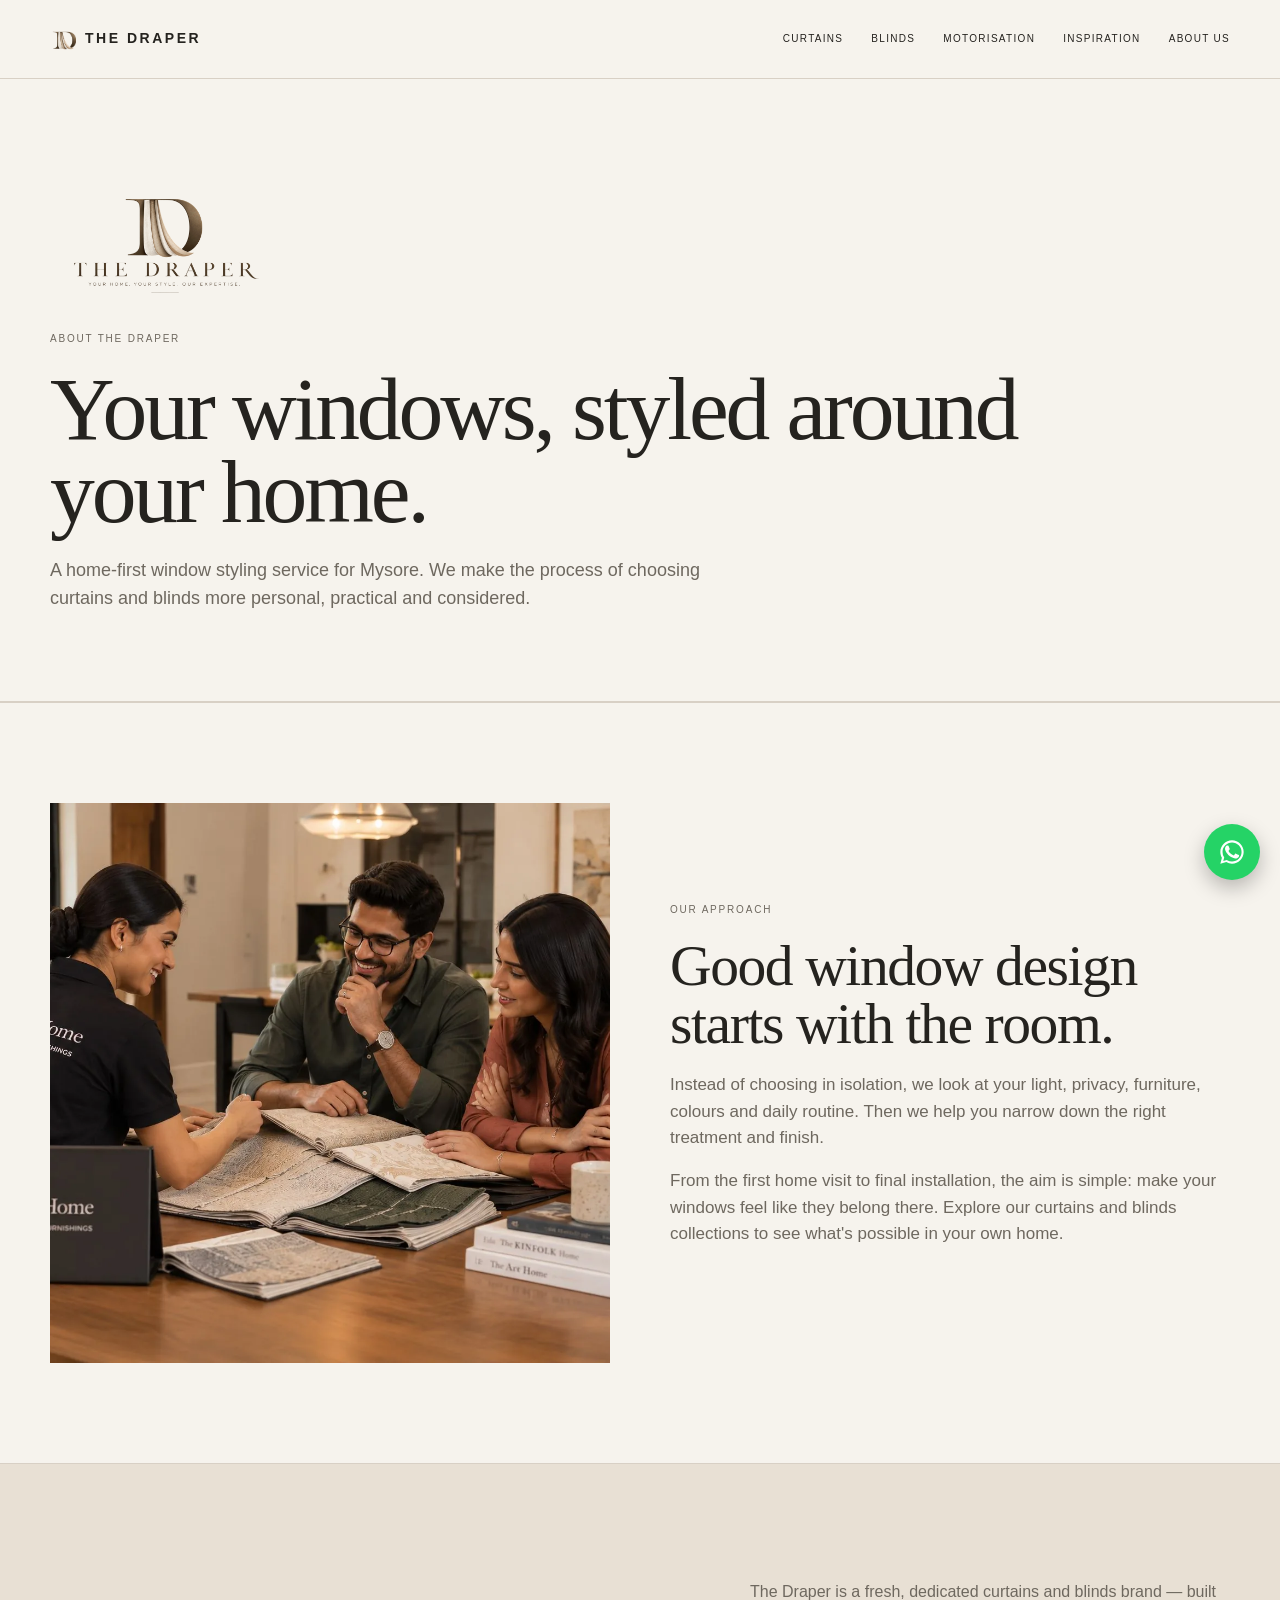
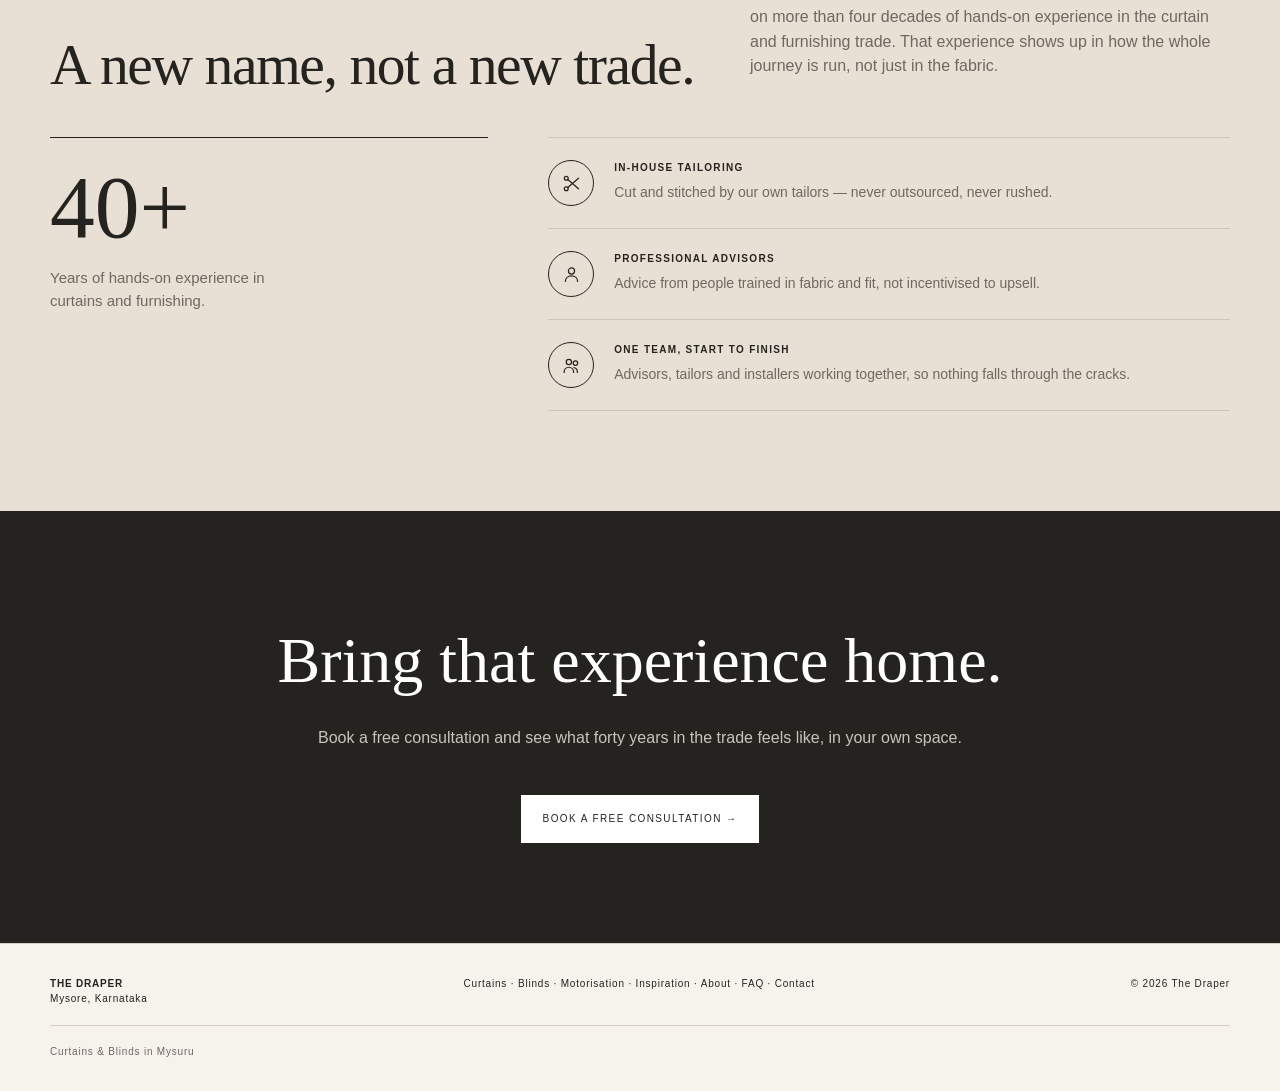
==== about.html @ 78ff7598 "Update all hardcoded URLs to the new thedraper.netlify.app domain The Netlify site itself was rename" ====
<!doctype html><html lang="en"><head><meta charset="utf-8"><meta name="viewport" content="width=device-width,initial-scale=1"><link rel="icon" type="image/png" href="images/favicon.png"><title>About The Draper — Mysore's Made-to-Measure Curtains & Blinds Specialist</title><meta name="description" content="Meet The Draper, Mysore's made-to-measure curtains and blinds specialist: home consultation, measuring and professional installation."><link rel="canonical" href="https://thedraper.netlify.app/about"><meta property="og:type" content="website"><meta property="og:title" content="About The Draper — Mysore's Made-to-Measure Curtains & Blinds Specialist"><meta property="og:description" content="Meet The Draper, Mysore's made-to-measure curtains and blinds specialist: home consultation, measuring and professional installation."><meta property="og:url" content="https://thedraper.netlify.app/about"><meta property="og:image" content="https://thedraper.netlify.app/images/consultation-swatch-table.jpg"><meta name="twitter:card" content="summary_large_image"><meta name="twitter:title" content="About The Draper — Mysore's Made-to-Measure Curtains & Blinds Specialist"><meta name="twitter:description" content="Meet The Draper, Mysore's made-to-measure curtains and blinds specialist: home consultation, measuring and professional installation."><meta name="twitter:image" content="https://thedraper.netlify.app/images/consultation-swatch-table.jpg"><link rel="stylesheet" href="style.css"><script type="application/ld+json">{"@context":"https://schema.org","@type":"HomeAndConstructionBusiness","name":"The Draper","description":"Made-to-measure curtains, blinds and window coverings for homes in Mysuru.","telephone":"+919886224170","address":{"@type":"PostalAddress","addressLocality":"Mysuru","addressRegion":"Karnataka","addressCountry":"IN"},"priceRange":"₹₹","areaServed":{"@type":"City","name":"Mysuru","containedInPlace":{"@type":"AdministrativeArea","name":"Karnataka"}},"url":"https://thedraper.netlify.app/","serviceType":["Curtains","Blinds","Motorisation"]}</script></head><body><header><div class="container nav"><a class="logo" href="index.html"><img src="images/logo-icon.png" alt="" width="26" height="23">THE DRAPER</a><nav class="navlinks"><a href="curtains.html">CURTAINS</a><a href="blinds.html">BLINDS</a><a href="motorisation.html">MOTORISATION</a><a href="inspiration.html">INSPIRATION</a><a href="about.html">ABOUT US</a></nav><button class="menu" aria-label="Open menu" aria-expanded="false">☰</button></div><nav class="mobile-nav" aria-label="Mobile navigation"><a href="index.html">HOME</a><a href="curtains.html">CURTAINS</a><a href="blinds.html">BLINDS</a><a href="motorisation.html">MOTORISATION</a><a href="inspiration.html">INSPIRATION</a><a href="about.html">ABOUT US</a><a href="contact.html">CONTACT</a></nav></header><main><section class="pagehero"><div class="container"><img class="about-logo" src="images/logo-full.png" alt="The Draper — Your home. Your style. Our expertise." width="900" height="450"><div class="eyebrow">About The Draper</div><h1>Your windows, styled around your home.</h1><p>A home-first window styling service for Mysore. We make the process of choosing curtains and blinds more personal, practical and considered.</p></div></section><section class="section"><div class="container feature"><picture><source srcset="images/consultation-swatch-table.webp" type="image/webp"><img src="images/consultation-swatch-table.jpg" width="1536" height="1024" alt="The Draper consultant showing fabric samples to a couple at home"></picture><div class="feature-copy"><div class="eyebrow">Our approach</div><h2>Good window design starts with the room.</h2><p>Instead of choosing in isolation, we look at your light, privacy, furniture, colours and daily routine. Then we help you narrow down the right treatment and finish.</p><p>From the first home visit to final installation, the aim is simple: make your windows feel like they belong there. Explore our <a href="curtains.html">curtains</a> and <a href="blinds.html">blinds</a> collections to see what's possible in your own home.</p></div></div></section><section class="section trust"><div class="container"><div class="section-head"><h2>A new name, not a new trade.</h2><p class="section-intro">The Draper is a fresh, dedicated curtains and blinds brand — built on more than four decades of hands-on experience in the curtain and furnishing trade. That experience shows up in how the whole journey is run, not just in the fabric.</p></div><div class="trust-layout"><div class="trust-stat"><div class="trust-stat-num">40+</div><div class="trust-stat-label">Years of hands-on experience in curtains and furnishing.</div></div><div class="trust-list"><div class="trust-row"><div class="trust-icon"><svg viewBox="0 0 24 24" fill="none" stroke="currentColor" stroke-width="1.4" stroke-linecap="round" stroke-linejoin="round"><circle cx="6" cy="6" r="2.2"/><circle cx="6" cy="18" r="2.2"/><line x1="7.8" y1="7.4" x2="20" y2="18"/><line x1="7.8" y1="16.6" x2="20" y2="6"/></svg></div><div><b>IN-HOUSE TAILORING</b><span>Cut and stitched by our own tailors — never outsourced, never rushed.</span></div></div><div class="trust-row"><div class="trust-icon"><svg viewBox="0 0 24 24" fill="none" stroke="currentColor" stroke-width="1.4" stroke-linecap="round" stroke-linejoin="round"><circle cx="12" cy="8" r="3.5"/><path d="M5 20c0-4 3-6.5 7-6.5s7 2.5 7 6.5"/></svg></div><div><b>PROFESSIONAL ADVISORS</b><span>Advice from people trained in fabric and fit, not incentivised to upsell.</span></div></div><div class="trust-row"><div class="trust-icon"><svg viewBox="0 0 24 24" fill="none" stroke="currentColor" stroke-width="1.4" stroke-linecap="round" stroke-linejoin="round"><circle cx="9" cy="8" r="3"/><circle cx="16.5" cy="9.2" r="2.6"/><path d="M3.5 20c0-3.5 2.5-6 5.5-6s5.5 2.5 5.5 6"/><path d="M14.7 14.3c2.4.5 4.1 2.5 4.1 5.7"/></svg></div><div><b>ONE TEAM, START TO FINISH</b><span>Advisors, tailors and installers working together, so nothing falls through the cracks.</span></div></div></div></div></div></section><section class="cta"><h2>Bring that experience home.</h2><p>Book a free consultation and see what forty years in the trade feels like, in your own space.</p><a class="btn" href="contact.html">BOOK A FREE CONSULTATION →</a></section></main><footer><div class="container footerrow"><div><b>THE DRAPER</b><br>Mysore, Karnataka</div><div><a href="curtains.html">Curtains</a> · <a href="blinds.html">Blinds</a> · <a href="motorisation.html">Motorisation</a> · <a href="inspiration.html">Inspiration</a> · <a href="about.html">About</a> · <a href="faq.html">FAQ</a> · <a href="contact.html">Contact</a></div><div>© 2026 The Draper</div></div><div class="container footer-local"><a href="curtain-blinds-mysore.html">Curtains &amp; Blinds in Mysuru</a></div></footer><a class="whatsapp" href="https://wa.me/919886224170?text=Hi%20The%20Draper%2C%20I%27d%20like%20to%20book%20a%20home%20visit." target="_blank" rel="noopener" aria-label="Chat with The Draper on WhatsApp"><svg viewBox="0 0 24 24" fill="#fff" aria-hidden="true"><path d="M17.472 14.382c-.297-.149-1.758-.867-2.03-.967-.273-.099-.471-.148-.67.15-.197.297-.767.966-.94 1.164-.173.199-.347.223-.644.075-.297-.15-1.255-.463-2.39-1.475-.883-.788-1.48-1.761-1.653-2.059-.173-.297-.018-.458.13-.606.134-.133.298-.347.446-.52.149-.174.198-.298.298-.497.099-.198.05-.371-.025-.52-.075-.149-.669-1.612-.916-2.207-.242-.579-.487-.5-.669-.51-.173-.008-.371-.01-.57-.01-.198 0-.52.074-.792.372-.272.297-1.04 1.016-1.04 2.479 0 1.462 1.065 2.875 1.213 3.074.149.198 2.096 3.2 5.077 4.487.709.306 1.262.489 1.694.625.712.227 1.36.195 1.871.118.571-.085 1.758-.719 2.006-1.413.248-.694.248-1.289.173-1.413-.074-.124-.272-.198-.57-.347z"/><path d="M12.001 2c-5.514 0-10 4.486-10 10 0 1.764.464 3.49 1.345 5.007L2 22l5.117-1.334A9.953 9.953 0 0012 22c5.514 0 10-4.486 10-10S17.515 2 12.001 2zm0 18.15a8.13 8.13 0 01-4.144-1.14l-.297-.176-3.037.792.812-2.958-.192-.304a8.14 8.14 0 01-1.243-4.364c0-4.494 3.656-8.15 8.151-8.15 4.494 0 8.15 3.656 8.15 8.15 0 4.495-3.656 8.15-8.15 8.15z"/></svg></a><script src="script.js"></script></body></html>
---- style.css ----
:root{--paper:#f6f3ed;--warm:#e8e0d4;--sand:#d9cdbd;--ink:#25231f;--muted:#6e685f;--line:#d8d0c5;--white:#fffdfa}
*{box-sizing:border-box}html{scroll-behavior:smooth}body{margin:0;background:var(--paper);color:var(--ink);font-family:Arial,Helvetica,sans-serif;line-height:1.55}a{color:inherit;text-decoration:none}img{display:block;width:100%;height:auto;object-fit:cover}button,.btn,input,select,textarea{font:inherit}.container{width:min(1180px,calc(100% - 48px));margin:auto}
header{position:sticky;top:0;z-index:50;background:rgba(246,243,237,.94);backdrop-filter:blur(10px);border-bottom:1px solid var(--line)}.nav{height:78px;display:flex;align-items:center;justify-content:space-between}.logo{display:flex;align-items:center;gap:9px;font-size:14px;letter-spacing:.18em;font-weight:700}.logo img{width:26px;height:auto;display:block}.navlinks{display:flex;gap:28px;font-size:10px;letter-spacing:.13em}.navlinks a:hover{opacity:.6}.menu{display:none;border:0;background:transparent;font-size:24px;padding:10px;margin:-10px;line-height:1}.mobile-nav{display:none}
.hero{min-height:calc(100vh - 78px);display:grid;grid-template-columns:1fr 1fr}.hero-copy{display:flex;flex-direction:column;justify-content:center;padding:90px 70px 90px 0}.eyebrow{font-size:10px;letter-spacing:.18em;text-transform:uppercase;color:var(--muted);margin-bottom:20px}.hero h1,.pagehero h1,.section h2,.feature-copy h2,.feature-copy h3,.cta h2{font-family:Georgia,'Times New Roman',serif;font-weight:400}.hero h1{font-size:clamp(52px,6.5vw,92px);line-height:.94;margin:0 0 28px;letter-spacing:-.035em}.lead{font-size:18px;color:var(--muted);max-width:550px}.btn{display:inline-flex;align-items:center;justify-content:center;width:max-content;padding:15px 21px;background:var(--ink);color:#fff;font-size:10px;letter-spacing:.14em;margin-top:28px;border:1px solid var(--ink);transition:.2s}.btn:hover{background:transparent;color:var(--ink)}.btn.light{background:#fff;color:var(--ink);border-color:#fff}.btn.light:hover{background:transparent;color:#fff}.hero-img{min-height:620px;position:relative}.hero-img img{height:100%;min-height:620px}.hero-badge{position:absolute;left:24px;bottom:24px;right:24px;background:rgba(20,18,15,.5);backdrop-filter:blur(14px) saturate(160%);-webkit-backdrop-filter:blur(14px) saturate(160%);padding:18px 20px;display:flex;align-items:center;gap:14px;border:1px solid rgba(255,255,255,.16);box-shadow:0 12px 30px rgba(0,0,0,.22)}.hero-badge-num{font-family:Georgia,serif;font-size:26px;line-height:1;white-space:nowrap;color:#fff}.hero-badge-text{font-size:12px;color:rgba(255,255,255,.85);line-height:1.35}
.section{padding:100px 0;border-top:1px solid var(--line)}.section-head{display:flex;justify-content:space-between;align-items:end;gap:40px;margin-bottom:42px}.section h2{font-size:clamp(38px,4.5vw,60px);line-height:1.02;margin:0;letter-spacing:-.025em}.section-intro{max-width:480px;color:var(--muted)}.section-intro .lede{color:var(--ink);font-weight:700;font-size:17px;margin:0 0 12px}.section-intro p{margin:0 0 12px}.section-intro p:last-of-type{margin-bottom:0}.cards{display:grid;grid-template-columns:repeat(3,1fr);gap:18px}.card{background:var(--white);border:1px solid var(--line);transition:transform .2s,box-shadow .2s}.card:hover{transform:translateY(-3px);box-shadow:0 15px 35px #0000000c}.card img{aspect-ratio:4/3}.card-body{padding:25px}.card h3{font-family:Georgia,serif;font-size:29px;font-weight:400;margin:0 0 8px}.card p{color:var(--muted);margin:0}.card p+p{margin-top:10px;font-size:13px;letter-spacing:.02em}
.number-grid{display:grid;grid-template-columns:repeat(4,1fr);gap:20px}.process-list{display:flex;flex-direction:column;gap:28px}.process-photo{position:relative;border-radius:12px;overflow:hidden}.process-photo img{width:100%;height:320px;object-fit:cover;display:block}.process-overlay{position:absolute;left:0;right:0;bottom:0;padding:26px 30px;background:linear-gradient(to top,rgba(37,35,31,.88),rgba(37,35,31,0))}.process-num{display:block;font-size:12px;letter-spacing:.2em;color:var(--sand)}.process-title{font-family:Georgia,'Times New Roman',serif;font-weight:400;font-size:30px;color:var(--paper);margin:6px 0 0}.process-sub{margin:8px 0 0;font-size:15px;color:rgba(244,237,228,.78)}.step{background:var(--white);border:1px solid var(--line);padding-bottom:30px}.step-media{position:relative}.step-media img{aspect-ratio:4/3;display:block}.step-body{padding:40px 26px 0}.step-body b{font-size:10px;letter-spacing:.15em;color:var(--muted)}.step-body h3{font-family:Georgia,serif;font-weight:400;font-size:26px;margin:14px 0 10px}.step-body p{color:var(--muted);margin:0}.step-body .tagline{color:var(--ink);font-weight:700;font-size:15px;margin:0 0 8px}.step-icon{position:absolute;left:22px;bottom:-24px;width:56px;height:56px;border-radius:50%;background:var(--ink);color:#fff;display:flex;align-items:center;justify-content:center;border:4px solid var(--white)}.step-icon svg{width:24px;height:24px;display:block}.trust-icon,.choice-icon{width:46px;height:46px;border-radius:50%;border:1px solid var(--ink);display:flex;align-items:center;justify-content:center;margin-bottom:16px}.trust-icon svg,.choice-icon svg{width:21px;height:21px;display:block}
.trust{background:var(--warm)}.trust-layout{display:grid;grid-template-columns:.9fr 1.4fr;gap:60px;margin-top:6px}.trust-stat{border-top:1px solid var(--ink);padding-top:24px}.trust-stat-num{font-family:Georgia,serif;font-weight:400;font-size:clamp(60px,7vw,96px);line-height:1;margin-bottom:14px}.trust-stat-label{color:var(--muted);font-size:15px;max-width:230px}.trust-list{display:flex;flex-direction:column}.trust-row{display:flex;gap:20px;align-items:flex-start;padding:22px 0;border-top:1px solid #cfc5b8}.trust-row:last-child{border-bottom:1px solid #cfc5b8}.trust-row .trust-icon{margin-bottom:0}.trust-row b{display:block;font-size:10px;letter-spacing:.13em;margin-bottom:6px}.trust-row span{display:block;color:var(--muted);font-size:14px}.cta{background:var(--ink);color:#fff;text-align:center;padding:100px 20px}.cta h2{font-size:clamp(40px,5vw,68px);margin:0}.cta p{color:#c9c4bb}.cta .btn{background:#fff;color:var(--ink);border-color:#fff}.btn-note{display:block;font-size:11px;letter-spacing:.07em;color:var(--muted);margin-top:16px}.cta .btn-note{color:#a7a197}
footer{padding:32px 0;border-top:1px solid var(--line);font-size:10px;letter-spacing:.08em}.footerrow{display:flex;justify-content:space-between;gap:25px}.footerrow a:hover{text-decoration:underline}.footer-local{margin-top:18px;padding-top:18px;border-top:1px solid var(--line);color:var(--muted);font-size:10px}.footer-local a:hover{text-decoration:underline}.whatsapp{position:fixed;right:20px;bottom:20px;width:56px;height:56px;border-radius:50%;background:#25d366;display:flex;align-items:center;justify-content:center;z-index:40;box-shadow:0 8px 20px rgba(0,0,0,.25);transition:transform .2s}.whatsapp:hover{transform:scale(1.07)}.whatsapp svg{width:28px;height:28px;display:block}
.pagehero{padding:105px 0 70px;border-bottom:1px solid var(--line)}.about-logo{width:230px;height:auto;margin-bottom:32px}.pagehero h1{font-size:clamp(52px,7vw,94px);line-height:.93;margin:0 0 24px;max-width:1000px;letter-spacing:-.035em}.pagehero p{font-size:18px;color:var(--muted);max-width:650px}.category-grid{display:grid;grid-template-columns:repeat(3,1fr);gap:18px}.category{border-top:1px solid var(--ink);padding:22px 0 30px}.category h3{font-family:Georgia,serif;font-weight:400;font-size:29px;margin:0 0 8px}.category p{color:var(--muted);margin:0}.feature{display:grid;grid-template-columns:1fr 1fr;gap:60px;align-items:center}.feature-spaced{margin-bottom:60px}.type-head{margin-bottom:30px}.type-head h3{font-family:Georgia,serif;font-weight:400;font-size:34px;margin:0 0 8px}.type-head p{color:var(--muted);margin:0}.type-head-spaced{margin-top:70px}.category-grid-4{grid-template-columns:repeat(4,1fr)}.category-grid-2{grid-template-columns:repeat(2,1fr)}.choice-grid{display:grid;grid-template-columns:repeat(2,1fr);gap:20px;border-top:1px solid var(--line);padding-top:36px}.choice-card{display:block;border:1px solid var(--line);background:var(--white);padding:30px 26px;transition:transform .2s,box-shadow .2s}a.choice-card:hover{transform:translateY(-3px);box-shadow:0 15px 35px #0000000c}.choice-card h4{font-family:Georgia,serif;font-weight:400;font-size:26px;margin:0 0 10px}.choice-card p{color:var(--muted);margin:0}.choice-card .choice-link{display:block;color:var(--ink);font-weight:700;margin-top:14px}.feature img{aspect-ratio:1/1}.feature video{width:100%;display:block;aspect-ratio:9/16;object-fit:cover;background:#000;max-height:520px;margin:0 auto}.feature-copy h2,.feature-copy h3{font-size:clamp(42px,4.5vw,62px);line-height:1;margin:0 0 20px}.feature-copy p{color:var(--muted);font-size:17px}.sr-only{position:absolute;width:1px;height:1px;padding:0;margin:-1px;overflow:hidden;clip:rect(0,0,0,0);white-space:nowrap;border:0}.faq{max-width:850px}.faq-item{border-top:1px solid var(--line)}.faq-item:last-child{border-bottom:1px solid var(--line)}.faq-item h3{margin:0}.faq-q{display:flex;align-items:center;justify-content:space-between;gap:24px;width:100%;padding:24px 2px;background:none;border:0;text-align:left;font-family:Georgia,'Times New Roman',serif;font-size:22px;line-height:1.35;color:var(--ink);cursor:pointer;-webkit-tap-highlight-color:transparent}.faq-q:focus-visible{outline:2px solid var(--ink);outline-offset:6px}.faq-icon{flex:none;position:relative;width:16px;height:16px}.faq-icon::before,.faq-icon::after{content:"";position:absolute;top:50%;left:50%;background:var(--ink);transform:translate(-50%,-50%)}.faq-icon::before{width:16px;height:1.5px}.faq-icon::after{width:1.5px;height:16px;transition:transform .25s ease}.faq-q[aria-expanded="true"] .faq-icon::after{transform:translate(-50%,-50%) scaleY(0)}.faq-a{display:grid;grid-template-rows:0fr;transition:grid-template-rows .3s ease}.faq-a.is-open{grid-template-rows:1fr}.faq-a>div{overflow:hidden}.faq-a p{margin:0 0 26px;color:var(--muted);font-size:16px;line-height:1.75;max-width:640px}.reassurance{border-top:1px solid var(--line);padding:36px 0;text-align:center}.reassurance p{margin:0;font-size:12px;letter-spacing:.12em;text-transform:uppercase;color:var(--muted)}.form{display:grid;grid-template-columns:1fr 1fr;gap:18px;max-width:900px}.field{display:flex;flex-direction:column;gap:7px}.field.full{grid-column:1/-1}.field label{font-size:10px;letter-spacing:.1em;text-transform:uppercase}.field input,.field textarea,.field select{padding:14px 15px;border:1px solid var(--line);background:var(--white);color:var(--ink);outline:none}.field input:focus,.field textarea:focus,.field select:focus{border-color:var(--ink)}.field textarea{min-height:140px;resize:vertical}.form .btn{cursor:pointer}.notice{padding:18px;background:var(--warm);margin-top:18px}.articles{display:grid;grid-template-columns:repeat(3,1fr);gap:18px}.article{display:block;background:var(--white);border:1px solid var(--line);transition:transform .2s,box-shadow .2s}a.article:hover{transform:translateY(-3px);box-shadow:0 15px 35px #0000000c}.article img{aspect-ratio:16/10}.article div{padding:22px}.article h3{font-family:Georgia,serif;font-weight:400;font-size:25px;margin:0 0 8px}.article p{color:var(--muted);margin:0}.pillrow{display:flex;flex-wrap:wrap;gap:8px;margin-top:25px}.pill{border:1px solid var(--line);padding:8px 12px;font-size:10px;letter-spacing:.07em}.localbox{background:var(--warm);padding:30px;margin-top:50px}.localbox h3{font-family:Georgia,serif;font-weight:400;font-size:28px;margin:0 0 8px}.post-meta{font-size:10px;letter-spacing:.14em;text-transform:uppercase;color:var(--muted);margin-bottom:18px}.post{max-width:720px}.post .lede{font-size:19px;color:var(--ink);margin:0 0 30px}.post h2{font-family:Georgia,serif;font-weight:400;font-size:32px;margin:44px 0 16px}.post h2:first-of-type{margin-top:0}.post p{color:var(--muted);font-size:16px;line-height:1.75;margin:0 0 18px}.post ul{margin:0 0 18px;padding-left:20px;color:var(--muted);font-size:16px;line-height:1.75}.post li{margin-bottom:8px}.post-hero-img{aspect-ratio:16/9;margin-bottom:10px}.section-note{margin-top:25px;color:var(--muted)}
@media(max-width:800px){.container{width:min(100% - 32px,680px)}.nav{height:68px}.navlinks{display:none}.menu{display:block}.mobile-nav{position:absolute;top:68px;left:0;right:0;background:var(--paper);border-bottom:1px solid var(--line);padding:18px 16px}.mobile-nav.open{display:grid;gap:0}.mobile-nav a{padding:15px 0;border-bottom:1px solid var(--line);font-size:11px;letter-spacing:.12em}.hero{grid-template-columns:1fr}.hero-copy{padding:65px 0 45px}.hero-img,.hero-img img{min-height:430px}.hero-badge{left:14px;right:82px;bottom:14px;padding:14px 16px}.hero-badge-num{font-size:21px}.cards,.category-grid,.articles,.choice-grid,.number-grid{grid-template-columns:1fr}.process-photo img{height:240px}.process-title{font-size:24px}.process-list{gap:22px}.trust-layout{grid-template-columns:1fr;gap:34px}.feature{grid-template-columns:1fr;gap:30px}.form{grid-template-columns:1fr}.field.full{grid-column:auto}.footerrow{flex-direction:column}.section{padding:52px 0}.section-head{display:block}.section-intro{margin-top:18px}.whatsapp{right:16px;bottom:16px;width:50px;height:50px}.whatsapp svg{width:25px;height:25px}.pagehero{padding:75px 0 55px}}
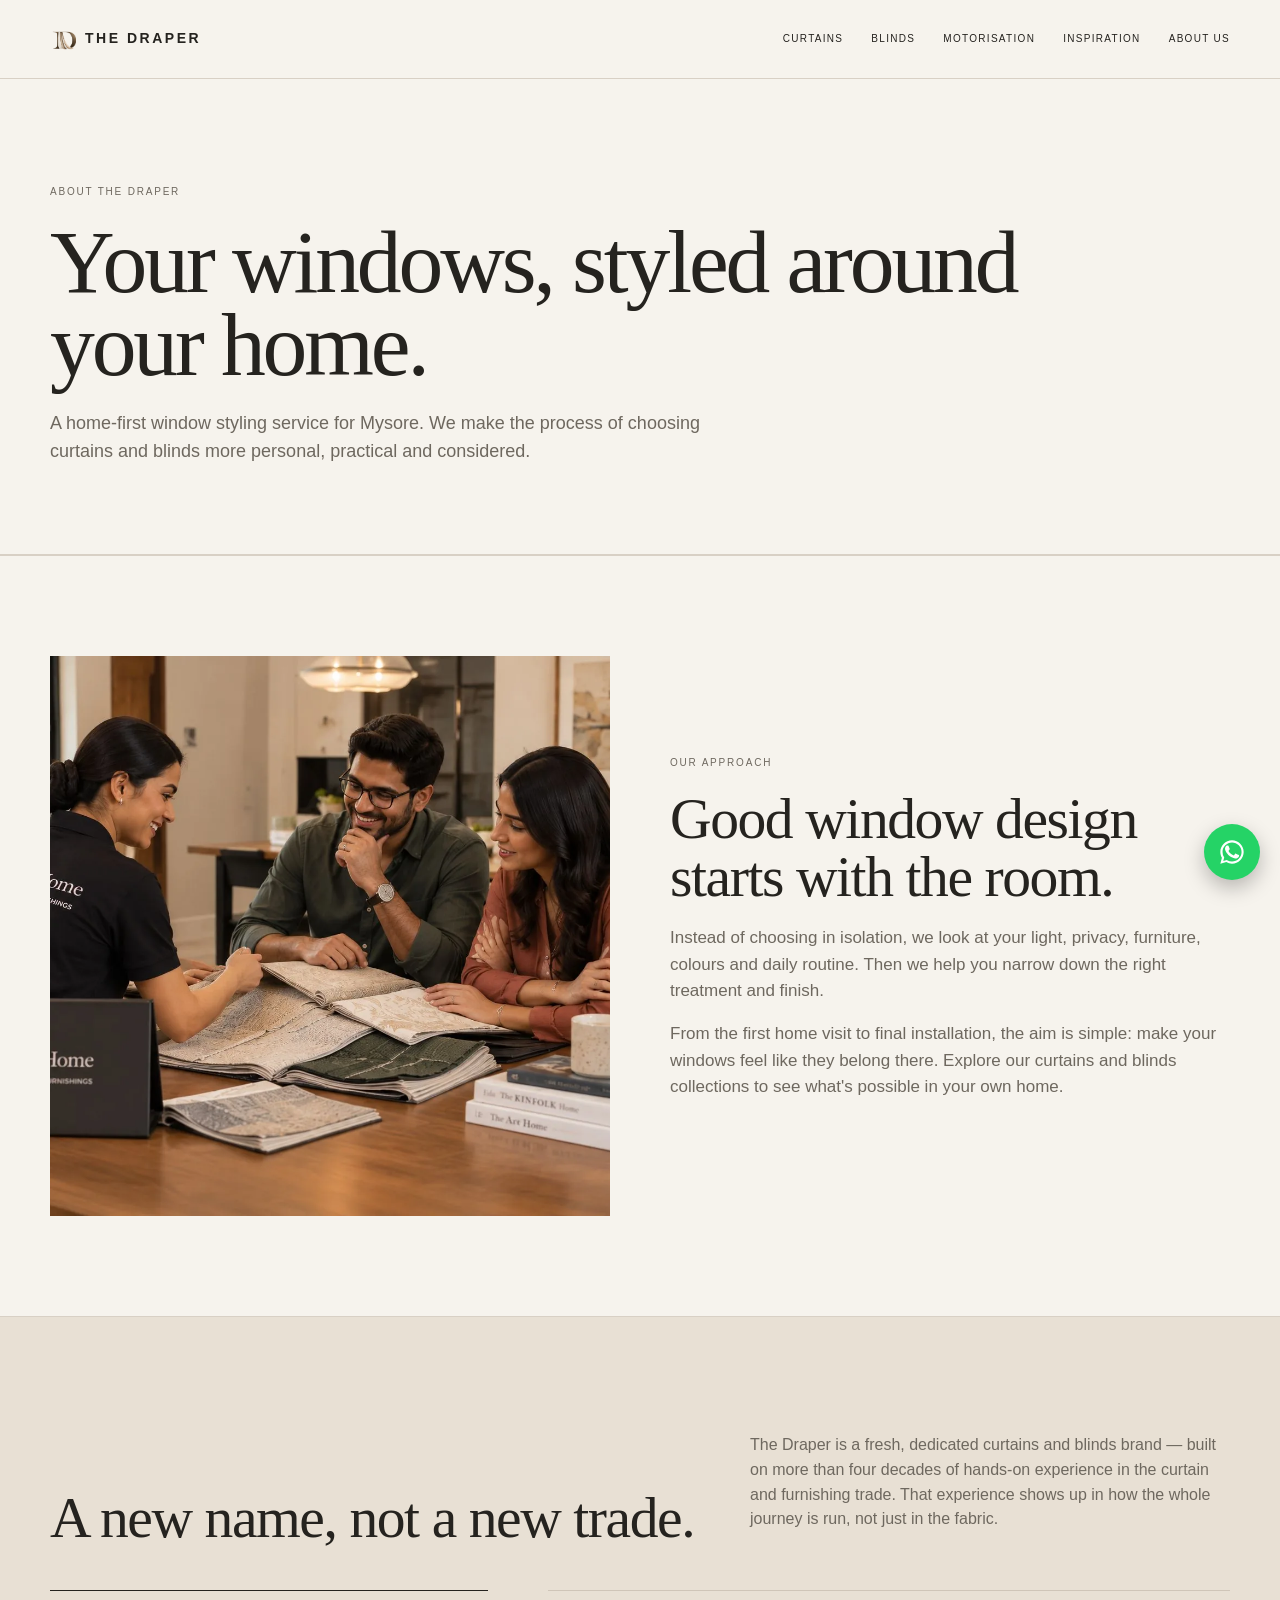
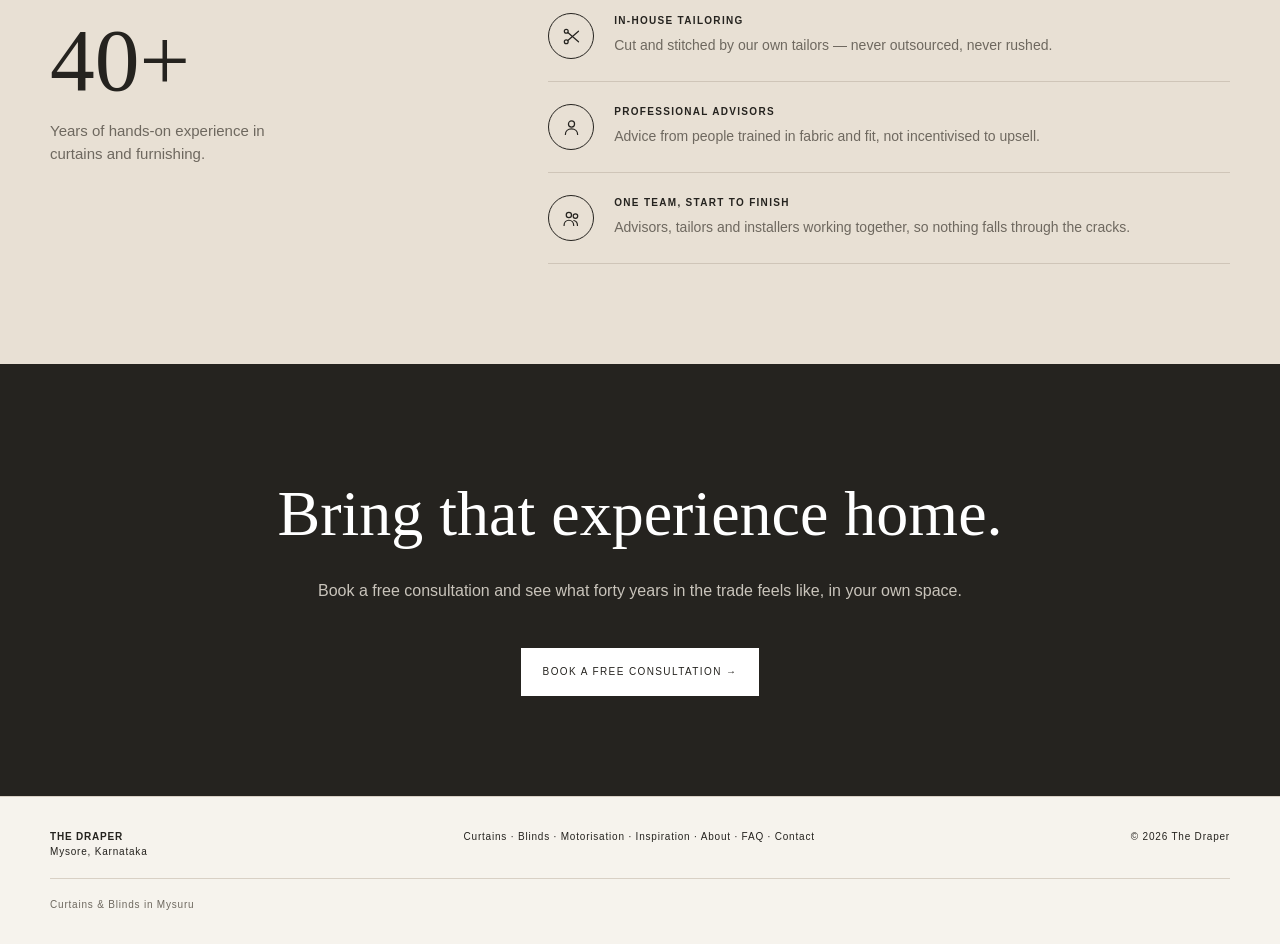
==== commit 7b63fe38: "Remove duplicate logo lockup from About page hero The full logo (icon + wordmark + tagline) sat dire" ====
--- a/about.html
+++ b/about.html
@@ -1 +1 @@
-<!doctype html><html lang="en"><head><meta charset="utf-8"><meta name="viewport" content="width=device-width,initial-scale=1"><link rel="icon" type="image/png" href="images/favicon.png"><title>About The Draper — Mysore's Made-to-Measure Curtains & Blinds Specialist</title><meta name="description" content="Meet The Draper, Mysore's made-to-measure curtains and blinds specialist: home consultation, measuring and professional installation."><link rel="canonical" href="https://thedraper.netlify.app/about"><meta property="og:type" content="website"><meta property="og:title" content="About The Draper — Mysore's Made-to-Measure Curtains & Blinds Specialist"><meta property="og:description" content="Meet The Draper, Mysore's made-to-measure curtains and blinds specialist: home consultation, measuring and professional installation."><meta property="og:url" content="https://thedraper.netlify.app/about"><meta property="og:image" content="https://thedraper.netlify.app/images/consultation-swatch-table.jpg"><meta name="twitter:card" content="summary_large_image"><meta name="twitter:title" content="About The Draper — Mysore's Made-to-Measure Curtains & Blinds Specialist"><meta name="twitter:description" content="Meet The Draper, Mysore's made-to-measure curtains and blinds specialist: home consultation, measuring and professional installation."><meta name="twitter:image" content="https://thedraper.netlify.app/images/consultation-swatch-table.jpg"><link rel="stylesheet" href="style.css"><script type="application/ld+json">{"@context":"https://schema.org","@type":"HomeAndConstructionBusiness","name":"The Draper","description":"Made-to-measure curtains, blinds and window coverings for homes in Mysuru.","telephone":"+919886224170","address":{"@type":"PostalAddress","addressLocality":"Mysuru","addressRegion":"Karnataka","addressCountry":"IN"},"priceRange":"₹₹","areaServed":{"@type":"City","name":"Mysuru","containedInPlace":{"@type":"AdministrativeArea","name":"Karnataka"}},"url":"https://thedraper.netlify.app/","serviceType":["Curtains","Blinds","Motorisation"]}</script></head><body><header><div class="container nav"><a class="logo" href="index.html"><img src="images/logo-icon.png" alt="" width="26" height="23">THE DRAPER</a><nav class="navlinks"><a href="curtains.html">CURTAINS</a><a href="blinds.html">BLINDS</a><a href="motorisation.html">MOTORISATION</a><a href="inspiration.html">INSPIRATION</a><a href="about.html">ABOUT US</a></nav><button class="menu" aria-label="Open menu" aria-expanded="false">☰</button></div><nav class="mobile-nav" aria-label="Mobile navigation"><a href="index.html">HOME</a><a href="curtains.html">CURTAINS</a><a href="blinds.html">BLINDS</a><a href="motorisation.html">MOTORISATION</a><a href="inspiration.html">INSPIRATION</a><a href="about.html">ABOUT US</a><a href="contact.html">CONTACT</a></nav></header><main><section class="pagehero"><div class="container"><img class="about-logo" src="images/logo-full.png" alt="The Draper — Your home. Your style. Our expertise." width="900" height="450"><div class="eyebrow">About The Draper</div><h1>Your windows, styled around your home.</h1><p>A home-first window styling service for Mysore. We make the process of choosing curtains and blinds more personal, practical and considered.</p></div></section><section class="section"><div class="container feature"><picture><source srcset="images/consultation-swatch-table.webp" type="image/webp"><img src="images/consultation-swatch-table.jpg" width="1536" height="1024" alt="The Draper consultant showing fabric samples to a couple at home"></picture><div class="feature-copy"><div class="eyebrow">Our approach</div><h2>Good window design starts with the room.</h2><p>Instead of choosing in isolation, we look at your light, privacy, furniture, colours and daily routine. Then we help you narrow down the right treatment and finish.</p><p>From the first home visit to final installation, the aim is simple: make your windows feel like they belong there. Explore our <a href="curtains.html">curtains</a> and <a href="blinds.html">blinds</a> collections to see what's possible in your own home.</p></div></div></section><section class="section trust"><div class="container"><div class="section-head"><h2>A new name, not a new trade.</h2><p class="section-intro">The Draper is a fresh, dedicated curtains and blinds brand — built on more than four decades of hands-on experience in the curtain and furnishing trade. That experience shows up in how the whole journey is run, not just in the fabric.</p></div><div class="trust-layout"><div class="trust-stat"><div class="trust-stat-num">40+</div><div class="trust-stat-label">Years of hands-on experience in curtains and furnishing.</div></div><div class="trust-list"><div class="trust-row"><div class="trust-icon"><svg viewBox="0 0 24 24" fill="none" stroke="currentColor" stroke-width="1.4" stroke-linecap="round" stroke-linejoin="round"><circle cx="6" cy="6" r="2.2"/><circle cx="6" cy="18" r="2.2"/><line x1="7.8" y1="7.4" x2="20" y2="18"/><line x1="7.8" y1="16.6" x2="20" y2="6"/></svg></div><div><b>IN-HOUSE TAILORING</b><span>Cut and stitched by our own tailors — never outsourced, never rushed.</span></div></div><div class="trust-row"><div class="trust-icon"><svg viewBox="0 0 24 24" fill="none" stroke="currentColor" stroke-width="1.4" stroke-linecap="round" stroke-linejoin="round"><circle cx="12" cy="8" r="3.5"/><path d="M5 20c0-4 3-6.5 7-6.5s7 2.5 7 6.5"/></svg></div><div><b>PROFESSIONAL ADVISORS</b><span>Advice from people trained in fabric and fit, not incentivised to upsell.</span></div></div><div class="trust-row"><div class="trust-icon"><svg viewBox="0 0 24 24" fill="none" stroke="currentColor" stroke-width="1.4" stroke-linecap="round" stroke-linejoin="round"><circle cx="9" cy="8" r="3"/><circle cx="16.5" cy="9.2" r="2.6"/><path d="M3.5 20c0-3.5 2.5-6 5.5-6s5.5 2.5 5.5 6"/><path d="M14.7 14.3c2.4.5 4.1 2.5 4.1 5.7"/></svg></div><div><b>ONE TEAM, START TO FINISH</b><span>Advisors, tailors and installers working together, so nothing falls through the cracks.</span></div></div></div></div></div></section><section class="cta"><h2>Bring that experience home.</h2><p>Book a free consultation and see what forty years in the trade feels like, in your own space.</p><a class="btn" href="contact.html">BOOK A FREE CONSULTATION →</a></section></main><footer><div class="container footerrow"><div><b>THE DRAPER</b><br>Mysore, Karnataka</div><div><a href="curtains.html">Curtains</a> · <a href="blinds.html">Blinds</a> · <a href="motorisation.html">Motorisation</a> · <a href="inspiration.html">Inspiration</a> · <a href="about.html">About</a> · <a href="faq.html">FAQ</a> · <a href="contact.html">Contact</a></div><div>© 2026 The Draper</div></div><div class="container footer-local"><a href="curtain-blinds-mysore.html">Curtains &amp; Blinds in Mysuru</a></div></footer><a class="whatsapp" href="https://wa.me/919886224170?text=Hi%20The%20Draper%2C%20I%27d%20like%20to%20book%20a%20home%20visit." target="_blank" rel="noopener" aria-label="Chat with The Draper on WhatsApp"><svg viewBox="0 0 24 24" fill="#fff" aria-hidden="true"><path d="M17.472 14.382c-.297-.149-1.758-.867-2.03-.967-.273-.099-.471-.148-.67.15-.197.297-.767.966-.94 1.164-.173.199-.347.223-.644.075-.297-.15-1.255-.463-2.39-1.475-.883-.788-1.48-1.761-1.653-2.059-.173-.297-.018-.458.13-.606.134-.133.298-.347.446-.52.149-.174.198-.298.298-.497.099-.198.05-.371-.025-.52-.075-.149-.669-1.612-.916-2.207-.242-.579-.487-.5-.669-.51-.173-.008-.371-.01-.57-.01-.198 0-.52.074-.792.372-.272.297-1.04 1.016-1.04 2.479 0 1.462 1.065 2.875 1.213 3.074.149.198 2.096 3.2 5.077 4.487.709.306 1.262.489 1.694.625.712.227 1.36.195 1.871.118.571-.085 1.758-.719 2.006-1.413.248-.694.248-1.289.173-1.413-.074-.124-.272-.198-.57-.347z"/><path d="M12.001 2c-5.514 0-10 4.486-10 10 0 1.764.464 3.49 1.345 5.007L2 22l5.117-1.334A9.953 9.953 0 0012 22c5.514 0 10-4.486 10-10S17.515 2 12.001 2zm0 18.15a8.13 8.13 0 01-4.144-1.14l-.297-.176-3.037.792.812-2.958-.192-.304a8.14 8.14 0 01-1.243-4.364c0-4.494 3.656-8.15 8.151-8.15 4.494 0 8.15 3.656 8.15 8.15 0 4.495-3.656 8.15-8.15 8.15z"/></svg></a><script src="script.js"></script></body></html>+<!doctype html><html lang="en"><head><meta charset="utf-8"><meta name="viewport" content="width=device-width,initial-scale=1"><link rel="icon" type="image/png" href="images/favicon.png"><title>About The Draper — Mysore's Made-to-Measure Curtains & Blinds Specialist</title><meta name="description" content="Meet The Draper, Mysore's made-to-measure curtains and blinds specialist: home consultation, measuring and professional installation."><link rel="canonical" href="https://thedraper.netlify.app/about"><meta property="og:type" content="website"><meta property="og:title" content="About The Draper — Mysore's Made-to-Measure Curtains & Blinds Specialist"><meta property="og:description" content="Meet The Draper, Mysore's made-to-measure curtains and blinds specialist: home consultation, measuring and professional installation."><meta property="og:url" content="https://thedraper.netlify.app/about"><meta property="og:image" content="https://thedraper.netlify.app/images/consultation-swatch-table.jpg"><meta name="twitter:card" content="summary_large_image"><meta name="twitter:title" content="About The Draper — Mysore's Made-to-Measure Curtains & Blinds Specialist"><meta name="twitter:description" content="Meet The Draper, Mysore's made-to-measure curtains and blinds specialist: home consultation, measuring and professional installation."><meta name="twitter:image" content="https://thedraper.netlify.app/images/consultation-swatch-table.jpg"><link rel="stylesheet" href="style.css"><script type="application/ld+json">{"@context":"https://schema.org","@type":"HomeAndConstructionBusiness","name":"The Draper","description":"Made-to-measure curtains, blinds and window coverings for homes in Mysuru.","telephone":"+919886224170","address":{"@type":"PostalAddress","addressLocality":"Mysuru","addressRegion":"Karnataka","addressCountry":"IN"},"priceRange":"₹₹","areaServed":{"@type":"City","name":"Mysuru","containedInPlace":{"@type":"AdministrativeArea","name":"Karnataka"}},"url":"https://thedraper.netlify.app/","serviceType":["Curtains","Blinds","Motorisation"]}</script></head><body><header><div class="container nav"><a class="logo" href="index.html"><img src="images/logo-icon.png" alt="" width="26" height="23">THE DRAPER</a><nav class="navlinks"><a href="curtains.html">CURTAINS</a><a href="blinds.html">BLINDS</a><a href="motorisation.html">MOTORISATION</a><a href="inspiration.html">INSPIRATION</a><a href="about.html">ABOUT US</a></nav><button class="menu" aria-label="Open menu" aria-expanded="false">☰</button></div><nav class="mobile-nav" aria-label="Mobile navigation"><a href="index.html">HOME</a><a href="curtains.html">CURTAINS</a><a href="blinds.html">BLINDS</a><a href="motorisation.html">MOTORISATION</a><a href="inspiration.html">INSPIRATION</a><a href="about.html">ABOUT US</a><a href="contact.html">CONTACT</a></nav></header><main><section class="pagehero"><div class="container"><div class="eyebrow">About The Draper</div><h1>Your windows, styled around your home.</h1><p>A home-first window styling service for Mysore. We make the process of choosing curtains and blinds more personal, practical and considered.</p></div></section><section class="section"><div class="container feature"><picture><source srcset="images/consultation-swatch-table.webp" type="image/webp"><img src="images/consultation-swatch-table.jpg" width="1536" height="1024" alt="The Draper consultant showing fabric samples to a couple at home"></picture><div class="feature-copy"><div class="eyebrow">Our approach</div><h2>Good window design starts with the room.</h2><p>Instead of choosing in isolation, we look at your light, privacy, furniture, colours and daily routine. Then we help you narrow down the right treatment and finish.</p><p>From the first home visit to final installation, the aim is simple: make your windows feel like they belong there. Explore our <a href="curtains.html">curtains</a> and <a href="blinds.html">blinds</a> collections to see what's possible in your own home.</p></div></div></section><section class="section trust"><div class="container"><div class="section-head"><h2>A new name, not a new trade.</h2><p class="section-intro">The Draper is a fresh, dedicated curtains and blinds brand — built on more than four decades of hands-on experience in the curtain and furnishing trade. That experience shows up in how the whole journey is run, not just in the fabric.</p></div><div class="trust-layout"><div class="trust-stat"><div class="trust-stat-num">40+</div><div class="trust-stat-label">Years of hands-on experience in curtains and furnishing.</div></div><div class="trust-list"><div class="trust-row"><div class="trust-icon"><svg viewBox="0 0 24 24" fill="none" stroke="currentColor" stroke-width="1.4" stroke-linecap="round" stroke-linejoin="round"><circle cx="6" cy="6" r="2.2"/><circle cx="6" cy="18" r="2.2"/><line x1="7.8" y1="7.4" x2="20" y2="18"/><line x1="7.8" y1="16.6" x2="20" y2="6"/></svg></div><div><b>IN-HOUSE TAILORING</b><span>Cut and stitched by our own tailors — never outsourced, never rushed.</span></div></div><div class="trust-row"><div class="trust-icon"><svg viewBox="0 0 24 24" fill="none" stroke="currentColor" stroke-width="1.4" stroke-linecap="round" stroke-linejoin="round"><circle cx="12" cy="8" r="3.5"/><path d="M5 20c0-4 3-6.5 7-6.5s7 2.5 7 6.5"/></svg></div><div><b>PROFESSIONAL ADVISORS</b><span>Advice from people trained in fabric and fit, not incentivised to upsell.</span></div></div><div class="trust-row"><div class="trust-icon"><svg viewBox="0 0 24 24" fill="none" stroke="currentColor" stroke-width="1.4" stroke-linecap="round" stroke-linejoin="round"><circle cx="9" cy="8" r="3"/><circle cx="16.5" cy="9.2" r="2.6"/><path d="M3.5 20c0-3.5 2.5-6 5.5-6s5.5 2.5 5.5 6"/><path d="M14.7 14.3c2.4.5 4.1 2.5 4.1 5.7"/></svg></div><div><b>ONE TEAM, START TO FINISH</b><span>Advisors, tailors and installers working together, so nothing falls through the cracks.</span></div></div></div></div></div></section><section class="cta"><h2>Bring that experience home.</h2><p>Book a free consultation and see what forty years in the trade feels like, in your own space.</p><a class="btn" href="contact.html">BOOK A FREE CONSULTATION →</a></section></main><footer><div class="container footerrow"><div><b>THE DRAPER</b><br>Mysore, Karnataka</div><div><a href="curtains.html">Curtains</a> · <a href="blinds.html">Blinds</a> · <a href="motorisation.html">Motorisation</a> · <a href="inspiration.html">Inspiration</a> · <a href="about.html">About</a> · <a href="faq.html">FAQ</a> · <a href="contact.html">Contact</a></div><div>© 2026 The Draper</div></div><div class="container footer-local"><a href="curtain-blinds-mysore.html">Curtains &amp; Blinds in Mysuru</a></div></footer><a class="whatsapp" href="https://wa.me/919886224170?text=Hi%20The%20Draper%2C%20I%27d%20like%20to%20book%20a%20home%20visit." target="_blank" rel="noopener" aria-label="Chat with The Draper on WhatsApp"><svg viewBox="0 0 24 24" fill="#fff" aria-hidden="true"><path d="M17.472 14.382c-.297-.149-1.758-.867-2.03-.967-.273-.099-.471-.148-.67.15-.197.297-.767.966-.94 1.164-.173.199-.347.223-.644.075-.297-.15-1.255-.463-2.39-1.475-.883-.788-1.48-1.761-1.653-2.059-.173-.297-.018-.458.13-.606.134-.133.298-.347.446-.52.149-.174.198-.298.298-.497.099-.198.05-.371-.025-.52-.075-.149-.669-1.612-.916-2.207-.242-.579-.487-.5-.669-.51-.173-.008-.371-.01-.57-.01-.198 0-.52.074-.792.372-.272.297-1.04 1.016-1.04 2.479 0 1.462 1.065 2.875 1.213 3.074.149.198 2.096 3.2 5.077 4.487.709.306 1.262.489 1.694.625.712.227 1.36.195 1.871.118.571-.085 1.758-.719 2.006-1.413.248-.694.248-1.289.173-1.413-.074-.124-.272-.198-.57-.347z"/><path d="M12.001 2c-5.514 0-10 4.486-10 10 0 1.764.464 3.49 1.345 5.007L2 22l5.117-1.334A9.953 9.953 0 0012 22c5.514 0 10-4.486 10-10S17.515 2 12.001 2zm0 18.15a8.13 8.13 0 01-4.144-1.14l-.297-.176-3.037.792.812-2.958-.192-.304a8.14 8.14 0 01-1.243-4.364c0-4.494 3.656-8.15 8.151-8.15 4.494 0 8.15 3.656 8.15 8.15 0 4.495-3.656 8.15-8.15 8.15z"/></svg></a><script src="script.js"></script></body></html>
--- a/style.css
+++ b/style.css
@@ -6,5 +6,5 @@
 .number-grid{display:grid;grid-template-columns:repeat(4,1fr);gap:20px}.process-list{display:flex;flex-direction:column;gap:28px}.process-photo{position:relative;border-radius:12px;overflow:hidden}.process-photo img{width:100%;height:320px;object-fit:cover;display:block}.process-overlay{position:absolute;left:0;right:0;bottom:0;padding:26px 30px;background:linear-gradient(to top,rgba(37,35,31,.88),rgba(37,35,31,0))}.process-num{display:block;font-size:12px;letter-spacing:.2em;color:var(--sand)}.process-title{font-family:Georgia,'Times New Roman',serif;font-weight:400;font-size:30px;color:var(--paper);margin:6px 0 0}.process-sub{margin:8px 0 0;font-size:15px;color:rgba(244,237,228,.78)}.step{background:var(--white);border:1px solid var(--line);padding-bottom:30px}.step-media{position:relative}.step-media img{aspect-ratio:4/3;display:block}.step-body{padding:40px 26px 0}.step-body b{font-size:10px;letter-spacing:.15em;color:var(--muted)}.step-body h3{font-family:Georgia,serif;font-weight:400;font-size:26px;margin:14px 0 10px}.step-body p{color:var(--muted);margin:0}.step-body .tagline{color:var(--ink);font-weight:700;font-size:15px;margin:0 0 8px}.step-icon{position:absolute;left:22px;bottom:-24px;width:56px;height:56px;border-radius:50%;background:var(--ink);color:#fff;display:flex;align-items:center;justify-content:center;border:4px solid var(--white)}.step-icon svg{width:24px;height:24px;display:block}.trust-icon,.choice-icon{width:46px;height:46px;border-radius:50%;border:1px solid var(--ink);display:flex;align-items:center;justify-content:center;margin-bottom:16px}.trust-icon svg,.choice-icon svg{width:21px;height:21px;display:block}
 .trust{background:var(--warm)}.trust-layout{display:grid;grid-template-columns:.9fr 1.4fr;gap:60px;margin-top:6px}.trust-stat{border-top:1px solid var(--ink);padding-top:24px}.trust-stat-num{font-family:Georgia,serif;font-weight:400;font-size:clamp(60px,7vw,96px);line-height:1;margin-bottom:14px}.trust-stat-label{color:var(--muted);font-size:15px;max-width:230px}.trust-list{display:flex;flex-direction:column}.trust-row{display:flex;gap:20px;align-items:flex-start;padding:22px 0;border-top:1px solid #cfc5b8}.trust-row:last-child{border-bottom:1px solid #cfc5b8}.trust-row .trust-icon{margin-bottom:0}.trust-row b{display:block;font-size:10px;letter-spacing:.13em;margin-bottom:6px}.trust-row span{display:block;color:var(--muted);font-size:14px}.cta{background:var(--ink);color:#fff;text-align:center;padding:100px 20px}.cta h2{font-size:clamp(40px,5vw,68px);margin:0}.cta p{color:#c9c4bb}.cta .btn{background:#fff;color:var(--ink);border-color:#fff}.btn-note{display:block;font-size:11px;letter-spacing:.07em;color:var(--muted);margin-top:16px}.cta .btn-note{color:#a7a197}
 footer{padding:32px 0;border-top:1px solid var(--line);font-size:10px;letter-spacing:.08em}.footerrow{display:flex;justify-content:space-between;gap:25px}.footerrow a:hover{text-decoration:underline}.footer-local{margin-top:18px;padding-top:18px;border-top:1px solid var(--line);color:var(--muted);font-size:10px}.footer-local a:hover{text-decoration:underline}.whatsapp{position:fixed;right:20px;bottom:20px;width:56px;height:56px;border-radius:50%;background:#25d366;display:flex;align-items:center;justify-content:center;z-index:40;box-shadow:0 8px 20px rgba(0,0,0,.25);transition:transform .2s}.whatsapp:hover{transform:scale(1.07)}.whatsapp svg{width:28px;height:28px;display:block}
-.pagehero{padding:105px 0 70px;border-bottom:1px solid var(--line)}.about-logo{width:230px;height:auto;margin-bottom:32px}.pagehero h1{font-size:clamp(52px,7vw,94px);line-height:.93;margin:0 0 24px;max-width:1000px;letter-spacing:-.035em}.pagehero p{font-size:18px;color:var(--muted);max-width:650px}.category-grid{display:grid;grid-template-columns:repeat(3,1fr);gap:18px}.category{border-top:1px solid var(--ink);padding:22px 0 30px}.category h3{font-family:Georgia,serif;font-weight:400;font-size:29px;margin:0 0 8px}.category p{color:var(--muted);margin:0}.feature{display:grid;grid-template-columns:1fr 1fr;gap:60px;align-items:center}.feature-spaced{margin-bottom:60px}.type-head{margin-bottom:30px}.type-head h3{font-family:Georgia,serif;font-weight:400;font-size:34px;margin:0 0 8px}.type-head p{color:var(--muted);margin:0}.type-head-spaced{margin-top:70px}.category-grid-4{grid-template-columns:repeat(4,1fr)}.category-grid-2{grid-template-columns:repeat(2,1fr)}.choice-grid{display:grid;grid-template-columns:repeat(2,1fr);gap:20px;border-top:1px solid var(--line);padding-top:36px}.choice-card{display:block;border:1px solid var(--line);background:var(--white);padding:30px 26px;transition:transform .2s,box-shadow .2s}a.choice-card:hover{transform:translateY(-3px);box-shadow:0 15px 35px #0000000c}.choice-card h4{font-family:Georgia,serif;font-weight:400;font-size:26px;margin:0 0 10px}.choice-card p{color:var(--muted);margin:0}.choice-card .choice-link{display:block;color:var(--ink);font-weight:700;margin-top:14px}.feature img{aspect-ratio:1/1}.feature video{width:100%;display:block;aspect-ratio:9/16;object-fit:cover;background:#000;max-height:520px;margin:0 auto}.feature-copy h2,.feature-copy h3{font-size:clamp(42px,4.5vw,62px);line-height:1;margin:0 0 20px}.feature-copy p{color:var(--muted);font-size:17px}.sr-only{position:absolute;width:1px;height:1px;padding:0;margin:-1px;overflow:hidden;clip:rect(0,0,0,0);white-space:nowrap;border:0}.faq{max-width:850px}.faq-item{border-top:1px solid var(--line)}.faq-item:last-child{border-bottom:1px solid var(--line)}.faq-item h3{margin:0}.faq-q{display:flex;align-items:center;justify-content:space-between;gap:24px;width:100%;padding:24px 2px;background:none;border:0;text-align:left;font-family:Georgia,'Times New Roman',serif;font-size:22px;line-height:1.35;color:var(--ink);cursor:pointer;-webkit-tap-highlight-color:transparent}.faq-q:focus-visible{outline:2px solid var(--ink);outline-offset:6px}.faq-icon{flex:none;position:relative;width:16px;height:16px}.faq-icon::before,.faq-icon::after{content:"";position:absolute;top:50%;left:50%;background:var(--ink);transform:translate(-50%,-50%)}.faq-icon::before{width:16px;height:1.5px}.faq-icon::after{width:1.5px;height:16px;transition:transform .25s ease}.faq-q[aria-expanded="true"] .faq-icon::after{transform:translate(-50%,-50%) scaleY(0)}.faq-a{display:grid;grid-template-rows:0fr;transition:grid-template-rows .3s ease}.faq-a.is-open{grid-template-rows:1fr}.faq-a>div{overflow:hidden}.faq-a p{margin:0 0 26px;color:var(--muted);font-size:16px;line-height:1.75;max-width:640px}.reassurance{border-top:1px solid var(--line);padding:36px 0;text-align:center}.reassurance p{margin:0;font-size:12px;letter-spacing:.12em;text-transform:uppercase;color:var(--muted)}.form{display:grid;grid-template-columns:1fr 1fr;gap:18px;max-width:900px}.field{display:flex;flex-direction:column;gap:7px}.field.full{grid-column:1/-1}.field label{font-size:10px;letter-spacing:.1em;text-transform:uppercase}.field input,.field textarea,.field select{padding:14px 15px;border:1px solid var(--line);background:var(--white);color:var(--ink);outline:none}.field input:focus,.field textarea:focus,.field select:focus{border-color:var(--ink)}.field textarea{min-height:140px;resize:vertical}.form .btn{cursor:pointer}.notice{padding:18px;background:var(--warm);margin-top:18px}.articles{display:grid;grid-template-columns:repeat(3,1fr);gap:18px}.article{display:block;background:var(--white);border:1px solid var(--line);transition:transform .2s,box-shadow .2s}a.article:hover{transform:translateY(-3px);box-shadow:0 15px 35px #0000000c}.article img{aspect-ratio:16/10}.article div{padding:22px}.article h3{font-family:Georgia,serif;font-weight:400;font-size:25px;margin:0 0 8px}.article p{color:var(--muted);margin:0}.pillrow{display:flex;flex-wrap:wrap;gap:8px;margin-top:25px}.pill{border:1px solid var(--line);padding:8px 12px;font-size:10px;letter-spacing:.07em}.localbox{background:var(--warm);padding:30px;margin-top:50px}.localbox h3{font-family:Georgia,serif;font-weight:400;font-size:28px;margin:0 0 8px}.post-meta{font-size:10px;letter-spacing:.14em;text-transform:uppercase;color:var(--muted);margin-bottom:18px}.post{max-width:720px}.post .lede{font-size:19px;color:var(--ink);margin:0 0 30px}.post h2{font-family:Georgia,serif;font-weight:400;font-size:32px;margin:44px 0 16px}.post h2:first-of-type{margin-top:0}.post p{color:var(--muted);font-size:16px;line-height:1.75;margin:0 0 18px}.post ul{margin:0 0 18px;padding-left:20px;color:var(--muted);font-size:16px;line-height:1.75}.post li{margin-bottom:8px}.post-hero-img{aspect-ratio:16/9;margin-bottom:10px}.section-note{margin-top:25px;color:var(--muted)}
+.pagehero{padding:105px 0 70px;border-bottom:1px solid var(--line)}.pagehero h1{font-size:clamp(52px,7vw,94px);line-height:.93;margin:0 0 24px;max-width:1000px;letter-spacing:-.035em}.pagehero p{font-size:18px;color:var(--muted);max-width:650px}.category-grid{display:grid;grid-template-columns:repeat(3,1fr);gap:18px}.category{border-top:1px solid var(--ink);padding:22px 0 30px}.category h3{font-family:Georgia,serif;font-weight:400;font-size:29px;margin:0 0 8px}.category p{color:var(--muted);margin:0}.feature{display:grid;grid-template-columns:1fr 1fr;gap:60px;align-items:center}.feature-spaced{margin-bottom:60px}.type-head{margin-bottom:30px}.type-head h3{font-family:Georgia,serif;font-weight:400;font-size:34px;margin:0 0 8px}.type-head p{color:var(--muted);margin:0}.type-head-spaced{margin-top:70px}.category-grid-4{grid-template-columns:repeat(4,1fr)}.category-grid-2{grid-template-columns:repeat(2,1fr)}.choice-grid{display:grid;grid-template-columns:repeat(2,1fr);gap:20px;border-top:1px solid var(--line);padding-top:36px}.choice-card{display:block;border:1px solid var(--line);background:var(--white);padding:30px 26px;transition:transform .2s,box-shadow .2s}a.choice-card:hover{transform:translateY(-3px);box-shadow:0 15px 35px #0000000c}.choice-card h4{font-family:Georgia,serif;font-weight:400;font-size:26px;margin:0 0 10px}.choice-card p{color:var(--muted);margin:0}.choice-card .choice-link{display:block;color:var(--ink);font-weight:700;margin-top:14px}.feature img{aspect-ratio:1/1}.feature video{width:100%;display:block;aspect-ratio:9/16;object-fit:cover;background:#000;max-height:520px;margin:0 auto}.feature-copy h2,.feature-copy h3{font-size:clamp(42px,4.5vw,62px);line-height:1;margin:0 0 20px}.feature-copy p{color:var(--muted);font-size:17px}.sr-only{position:absolute;width:1px;height:1px;padding:0;margin:-1px;overflow:hidden;clip:rect(0,0,0,0);white-space:nowrap;border:0}.faq{max-width:850px}.faq-item{border-top:1px solid var(--line)}.faq-item:last-child{border-bottom:1px solid var(--line)}.faq-item h3{margin:0}.faq-q{display:flex;align-items:center;justify-content:space-between;gap:24px;width:100%;padding:24px 2px;background:none;border:0;text-align:left;font-family:Georgia,'Times New Roman',serif;font-size:22px;line-height:1.35;color:var(--ink);cursor:pointer;-webkit-tap-highlight-color:transparent}.faq-q:focus-visible{outline:2px solid var(--ink);outline-offset:6px}.faq-icon{flex:none;position:relative;width:16px;height:16px}.faq-icon::before,.faq-icon::after{content:"";position:absolute;top:50%;left:50%;background:var(--ink);transform:translate(-50%,-50%)}.faq-icon::before{width:16px;height:1.5px}.faq-icon::after{width:1.5px;height:16px;transition:transform .25s ease}.faq-q[aria-expanded="true"] .faq-icon::after{transform:translate(-50%,-50%) scaleY(0)}.faq-a{display:grid;grid-template-rows:0fr;transition:grid-template-rows .3s ease}.faq-a.is-open{grid-template-rows:1fr}.faq-a>div{overflow:hidden}.faq-a p{margin:0 0 26px;color:var(--muted);font-size:16px;line-height:1.75;max-width:640px}.reassurance{border-top:1px solid var(--line);padding:36px 0;text-align:center}.reassurance p{margin:0;font-size:12px;letter-spacing:.12em;text-transform:uppercase;color:var(--muted)}.form{display:grid;grid-template-columns:1fr 1fr;gap:18px;max-width:900px}.field{display:flex;flex-direction:column;gap:7px}.field.full{grid-column:1/-1}.field label{font-size:10px;letter-spacing:.1em;text-transform:uppercase}.field input,.field textarea,.field select{padding:14px 15px;border:1px solid var(--line);background:var(--white);color:var(--ink);outline:none}.field input:focus,.field textarea:focus,.field select:focus{border-color:var(--ink)}.field textarea{min-height:140px;resize:vertical}.form .btn{cursor:pointer}.notice{padding:18px;background:var(--warm);margin-top:18px}.articles{display:grid;grid-template-columns:repeat(3,1fr);gap:18px}.article{display:block;background:var(--white);border:1px solid var(--line);transition:transform .2s,box-shadow .2s}a.article:hover{transform:translateY(-3px);box-shadow:0 15px 35px #0000000c}.article img{aspect-ratio:16/10}.article div{padding:22px}.article h3{font-family:Georgia,serif;font-weight:400;font-size:25px;margin:0 0 8px}.article p{color:var(--muted);margin:0}.pillrow{display:flex;flex-wrap:wrap;gap:8px;margin-top:25px}.pill{border:1px solid var(--line);padding:8px 12px;font-size:10px;letter-spacing:.07em}.localbox{background:var(--warm);padding:30px;margin-top:50px}.localbox h3{font-family:Georgia,serif;font-weight:400;font-size:28px;margin:0 0 8px}.post-meta{font-size:10px;letter-spacing:.14em;text-transform:uppercase;color:var(--muted);margin-bottom:18px}.post{max-width:720px}.post .lede{font-size:19px;color:var(--ink);margin:0 0 30px}.post h2{font-family:Georgia,serif;font-weight:400;font-size:32px;margin:44px 0 16px}.post h2:first-of-type{margin-top:0}.post p{color:var(--muted);font-size:16px;line-height:1.75;margin:0 0 18px}.post ul{margin:0 0 18px;padding-left:20px;color:var(--muted);font-size:16px;line-height:1.75}.post li{margin-bottom:8px}.post-hero-img{aspect-ratio:16/9;margin-bottom:10px}.section-note{margin-top:25px;color:var(--muted)}
 @media(max-width:800px){.container{width:min(100% - 32px,680px)}.nav{height:68px}.navlinks{display:none}.menu{display:block}.mobile-nav{position:absolute;top:68px;left:0;right:0;background:var(--paper);border-bottom:1px solid var(--line);padding:18px 16px}.mobile-nav.open{display:grid;gap:0}.mobile-nav a{padding:15px 0;border-bottom:1px solid var(--line);font-size:11px;letter-spacing:.12em}.hero{grid-template-columns:1fr}.hero-copy{padding:65px 0 45px}.hero-img,.hero-img img{min-height:430px}.hero-badge{left:14px;right:82px;bottom:14px;padding:14px 16px}.hero-badge-num{font-size:21px}.cards,.category-grid,.articles,.choice-grid,.number-grid{grid-template-columns:1fr}.process-photo img{height:240px}.process-title{font-size:24px}.process-list{gap:22px}.trust-layout{grid-template-columns:1fr;gap:34px}.feature{grid-template-columns:1fr;gap:30px}.form{grid-template-columns:1fr}.field.full{grid-column:auto}.footerrow{flex-direction:column}.section{padding:52px 0}.section-head{display:block}.section-intro{margin-top:18px}.whatsapp{right:16px;bottom:16px;width:50px;height:50px}.whatsapp svg{width:25px;height:25px}.pagehero{padding:75px 0 55px}}
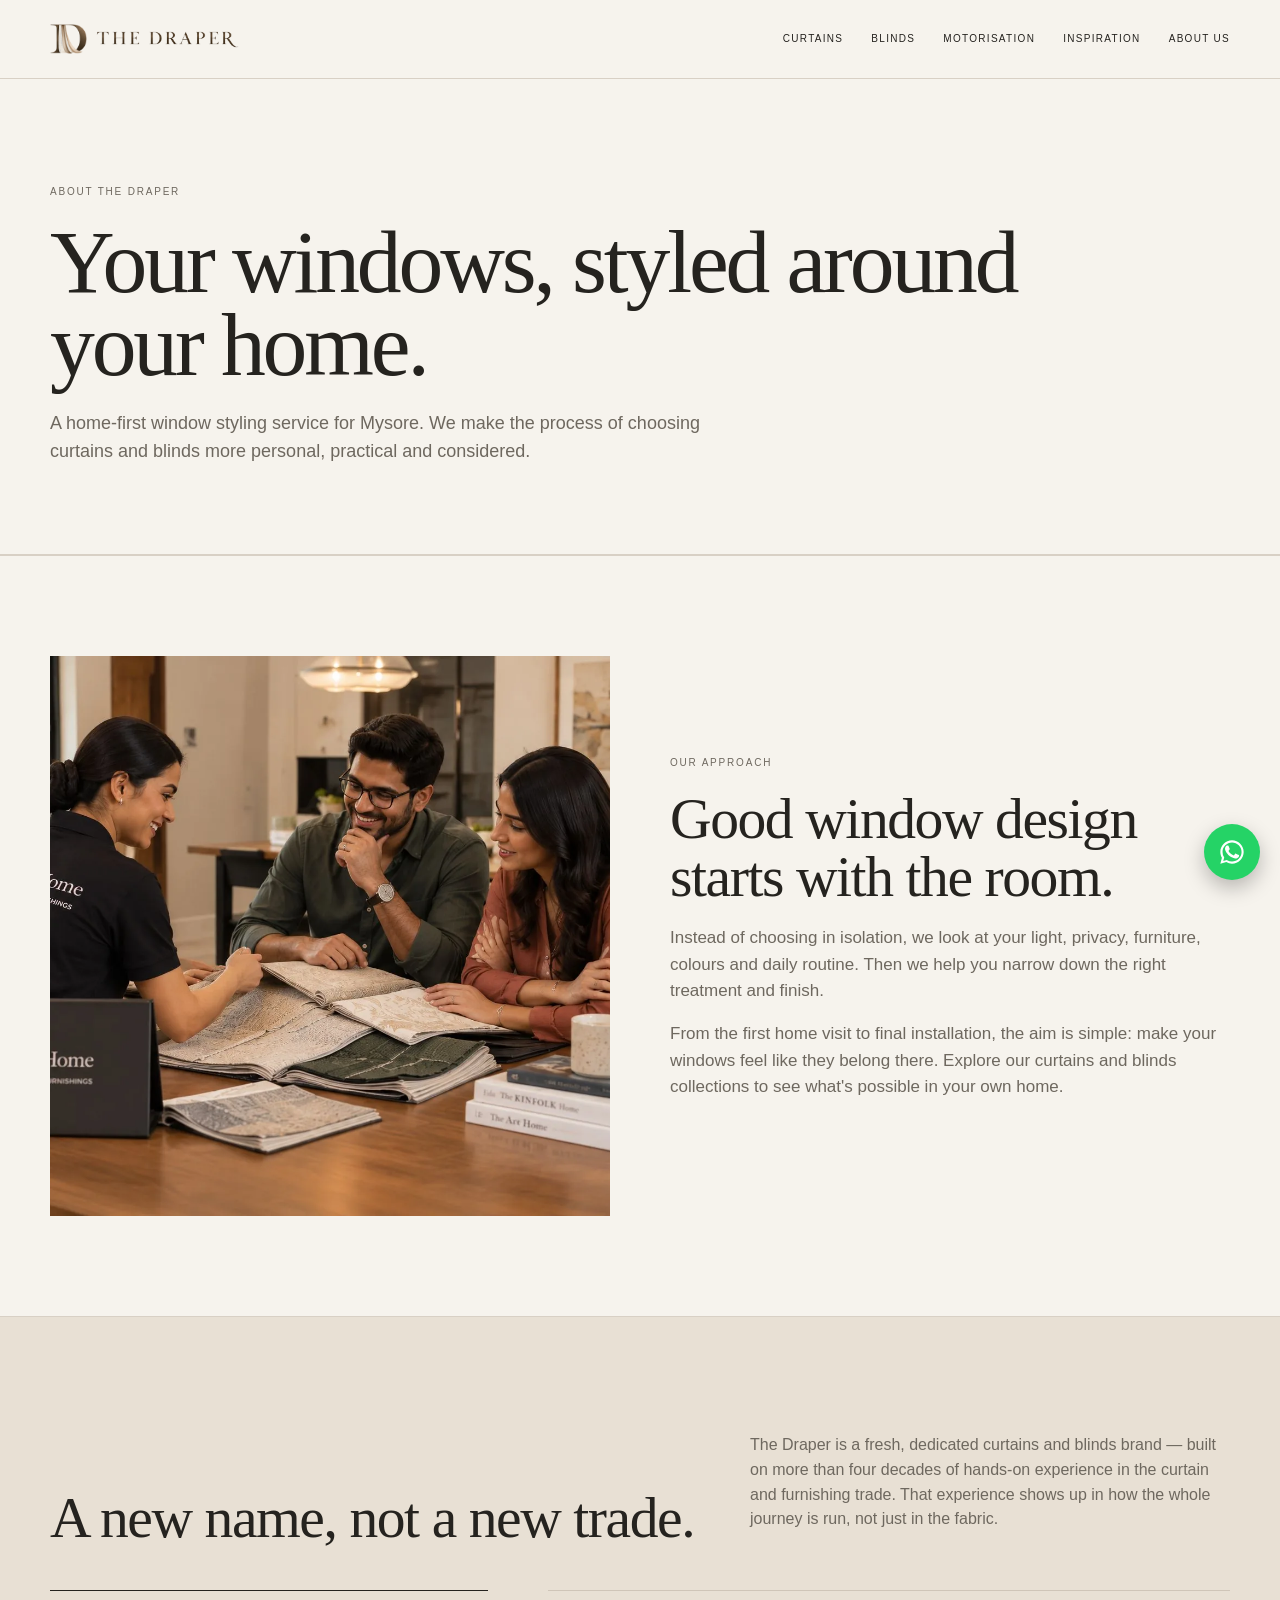
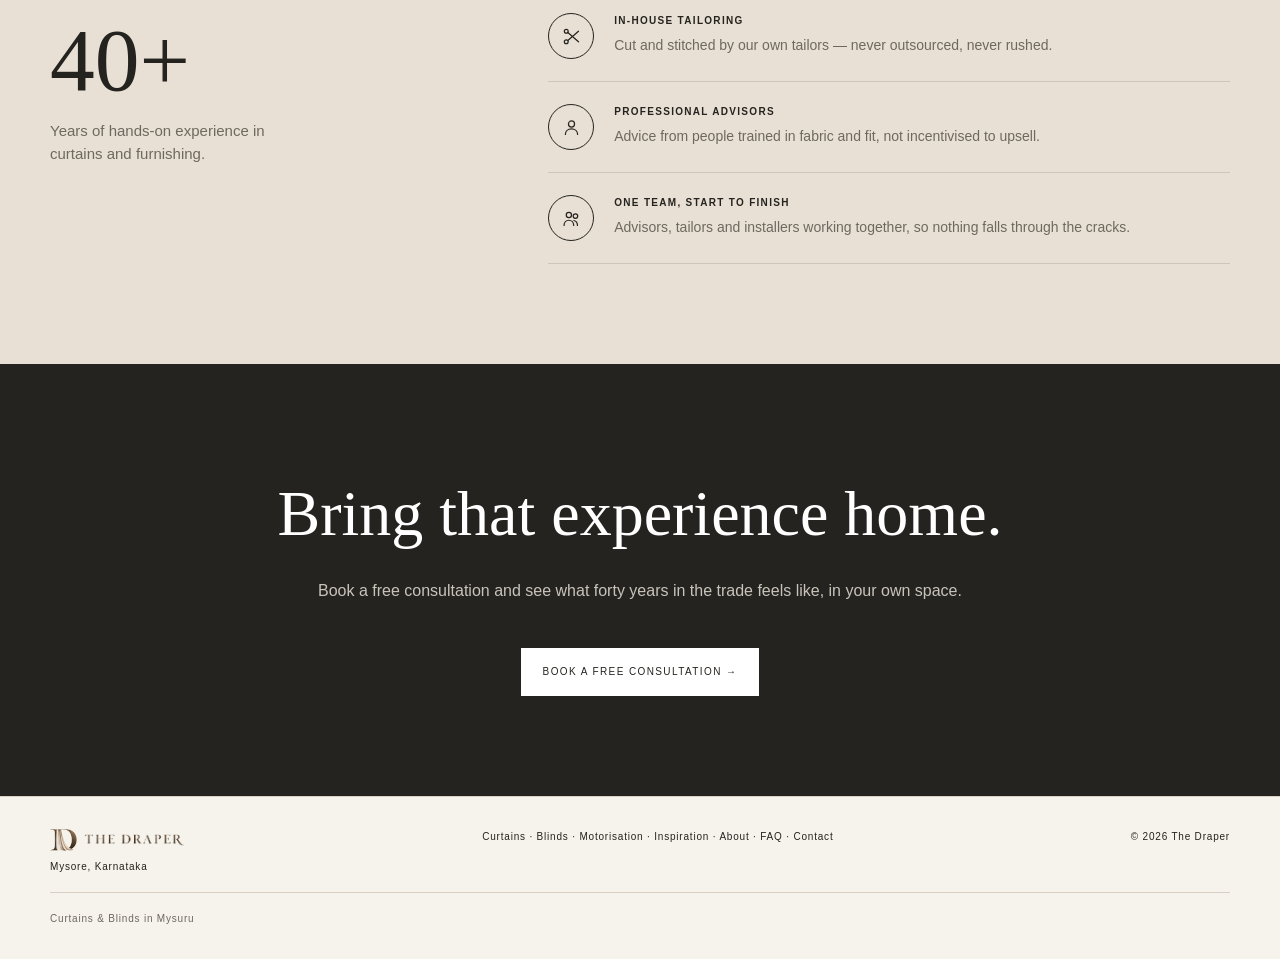
==== commit 8baf97c5: "Use the official brand assets for the logo, not a manual crop Replaced the rough manual crop of the " ====
--- a/about.html
+++ b/about.html
@@ -1 +1 @@
-<!doctype html><html lang="en"><head><meta charset="utf-8"><meta name="viewport" content="width=device-width,initial-scale=1"><link rel="icon" type="image/png" href="images/favicon.png"><title>About The Draper — Mysore's Made-to-Measure Curtains & Blinds Specialist</title><meta name="description" content="Meet The Draper, Mysore's made-to-measure curtains and blinds specialist: home consultation, measuring and professional installation."><link rel="canonical" href="https://thedraper.netlify.app/about"><meta property="og:type" content="website"><meta property="og:title" content="About The Draper — Mysore's Made-to-Measure Curtains & Blinds Specialist"><meta property="og:description" content="Meet The Draper, Mysore's made-to-measure curtains and blinds specialist: home consultation, measuring and professional installation."><meta property="og:url" content="https://thedraper.netlify.app/about"><meta property="og:image" content="https://thedraper.netlify.app/images/consultation-swatch-table.jpg"><meta name="twitter:card" content="summary_large_image"><meta name="twitter:title" content="About The Draper — Mysore's Made-to-Measure Curtains & Blinds Specialist"><meta name="twitter:description" content="Meet The Draper, Mysore's made-to-measure curtains and blinds specialist: home consultation, measuring and professional installation."><meta name="twitter:image" content="https://thedraper.netlify.app/images/consultation-swatch-table.jpg"><link rel="stylesheet" href="style.css"><script type="application/ld+json">{"@context":"https://schema.org","@type":"HomeAndConstructionBusiness","name":"The Draper","description":"Made-to-measure curtains, blinds and window coverings for homes in Mysuru.","telephone":"+919886224170","address":{"@type":"PostalAddress","addressLocality":"Mysuru","addressRegion":"Karnataka","addressCountry":"IN"},"priceRange":"₹₹","areaServed":{"@type":"City","name":"Mysuru","containedInPlace":{"@type":"AdministrativeArea","name":"Karnataka"}},"url":"https://thedraper.netlify.app/","serviceType":["Curtains","Blinds","Motorisation"]}</script></head><body><header><div class="container nav"><a class="logo" href="index.html"><img src="images/logo-icon.png" alt="" width="26" height="23">THE DRAPER</a><nav class="navlinks"><a href="curtains.html">CURTAINS</a><a href="blinds.html">BLINDS</a><a href="motorisation.html">MOTORISATION</a><a href="inspiration.html">INSPIRATION</a><a href="about.html">ABOUT US</a></nav><button class="menu" aria-label="Open menu" aria-expanded="false">☰</button></div><nav class="mobile-nav" aria-label="Mobile navigation"><a href="index.html">HOME</a><a href="curtains.html">CURTAINS</a><a href="blinds.html">BLINDS</a><a href="motorisation.html">MOTORISATION</a><a href="inspiration.html">INSPIRATION</a><a href="about.html">ABOUT US</a><a href="contact.html">CONTACT</a></nav></header><main><section class="pagehero"><div class="container"><div class="eyebrow">About The Draper</div><h1>Your windows, styled around your home.</h1><p>A home-first window styling service for Mysore. We make the process of choosing curtains and blinds more personal, practical and considered.</p></div></section><section class="section"><div class="container feature"><picture><source srcset="images/consultation-swatch-table.webp" type="image/webp"><img src="images/consultation-swatch-table.jpg" width="1536" height="1024" alt="The Draper consultant showing fabric samples to a couple at home"></picture><div class="feature-copy"><div class="eyebrow">Our approach</div><h2>Good window design starts with the room.</h2><p>Instead of choosing in isolation, we look at your light, privacy, furniture, colours and daily routine. Then we help you narrow down the right treatment and finish.</p><p>From the first home visit to final installation, the aim is simple: make your windows feel like they belong there. Explore our <a href="curtains.html">curtains</a> and <a href="blinds.html">blinds</a> collections to see what's possible in your own home.</p></div></div></section><section class="section trust"><div class="container"><div class="section-head"><h2>A new name, not a new trade.</h2><p class="section-intro">The Draper is a fresh, dedicated curtains and blinds brand — built on more than four decades of hands-on experience in the curtain and furnishing trade. That experience shows up in how the whole journey is run, not just in the fabric.</p></div><div class="trust-layout"><div class="trust-stat"><div class="trust-stat-num">40+</div><div class="trust-stat-label">Years of hands-on experience in curtains and furnishing.</div></div><div class="trust-list"><div class="trust-row"><div class="trust-icon"><svg viewBox="0 0 24 24" fill="none" stroke="currentColor" stroke-width="1.4" stroke-linecap="round" stroke-linejoin="round"><circle cx="6" cy="6" r="2.2"/><circle cx="6" cy="18" r="2.2"/><line x1="7.8" y1="7.4" x2="20" y2="18"/><line x1="7.8" y1="16.6" x2="20" y2="6"/></svg></div><div><b>IN-HOUSE TAILORING</b><span>Cut and stitched by our own tailors — never outsourced, never rushed.</span></div></div><div class="trust-row"><div class="trust-icon"><svg viewBox="0 0 24 24" fill="none" stroke="currentColor" stroke-width="1.4" stroke-linecap="round" stroke-linejoin="round"><circle cx="12" cy="8" r="3.5"/><path d="M5 20c0-4 3-6.5 7-6.5s7 2.5 7 6.5"/></svg></div><div><b>PROFESSIONAL ADVISORS</b><span>Advice from people trained in fabric and fit, not incentivised to upsell.</span></div></div><div class="trust-row"><div class="trust-icon"><svg viewBox="0 0 24 24" fill="none" stroke="currentColor" stroke-width="1.4" stroke-linecap="round" stroke-linejoin="round"><circle cx="9" cy="8" r="3"/><circle cx="16.5" cy="9.2" r="2.6"/><path d="M3.5 20c0-3.5 2.5-6 5.5-6s5.5 2.5 5.5 6"/><path d="M14.7 14.3c2.4.5 4.1 2.5 4.1 5.7"/></svg></div><div><b>ONE TEAM, START TO FINISH</b><span>Advisors, tailors and installers working together, so nothing falls through the cracks.</span></div></div></div></div></div></section><section class="cta"><h2>Bring that experience home.</h2><p>Book a free consultation and see what forty years in the trade feels like, in your own space.</p><a class="btn" href="contact.html">BOOK A FREE CONSULTATION →</a></section></main><footer><div class="container footerrow"><div><b>THE DRAPER</b><br>Mysore, Karnataka</div><div><a href="curtains.html">Curtains</a> · <a href="blinds.html">Blinds</a> · <a href="motorisation.html">Motorisation</a> · <a href="inspiration.html">Inspiration</a> · <a href="about.html">About</a> · <a href="faq.html">FAQ</a> · <a href="contact.html">Contact</a></div><div>© 2026 The Draper</div></div><div class="container footer-local"><a href="curtain-blinds-mysore.html">Curtains &amp; Blinds in Mysuru</a></div></footer><a class="whatsapp" href="https://wa.me/919886224170?text=Hi%20The%20Draper%2C%20I%27d%20like%20to%20book%20a%20home%20visit." target="_blank" rel="noopener" aria-label="Chat with The Draper on WhatsApp"><svg viewBox="0 0 24 24" fill="#fff" aria-hidden="true"><path d="M17.472 14.382c-.297-.149-1.758-.867-2.03-.967-.273-.099-.471-.148-.67.15-.197.297-.767.966-.94 1.164-.173.199-.347.223-.644.075-.297-.15-1.255-.463-2.39-1.475-.883-.788-1.48-1.761-1.653-2.059-.173-.297-.018-.458.13-.606.134-.133.298-.347.446-.52.149-.174.198-.298.298-.497.099-.198.05-.371-.025-.52-.075-.149-.669-1.612-.916-2.207-.242-.579-.487-.5-.669-.51-.173-.008-.371-.01-.57-.01-.198 0-.52.074-.792.372-.272.297-1.04 1.016-1.04 2.479 0 1.462 1.065 2.875 1.213 3.074.149.198 2.096 3.2 5.077 4.487.709.306 1.262.489 1.694.625.712.227 1.36.195 1.871.118.571-.085 1.758-.719 2.006-1.413.248-.694.248-1.289.173-1.413-.074-.124-.272-.198-.57-.347z"/><path d="M12.001 2c-5.514 0-10 4.486-10 10 0 1.764.464 3.49 1.345 5.007L2 22l5.117-1.334A9.953 9.953 0 0012 22c5.514 0 10-4.486 10-10S17.515 2 12.001 2zm0 18.15a8.13 8.13 0 01-4.144-1.14l-.297-.176-3.037.792.812-2.958-.192-.304a8.14 8.14 0 01-1.243-4.364c0-4.494 3.656-8.15 8.151-8.15 4.494 0 8.15 3.656 8.15 8.15 0 4.495-3.656 8.15-8.15 8.15z"/></svg></a><script src="script.js"></script></body></html>+<!doctype html><html lang="en"><head><meta charset="utf-8"><meta name="viewport" content="width=device-width,initial-scale=1"><link rel="icon" type="image/png" href="images/favicon.png"><title>About The Draper — Mysore's Made-to-Measure Curtains & Blinds Specialist</title><meta name="description" content="Meet The Draper, Mysore's made-to-measure curtains and blinds specialist: home consultation, measuring and professional installation."><link rel="canonical" href="https://thedraper.netlify.app/about"><meta property="og:type" content="website"><meta property="og:title" content="About The Draper — Mysore's Made-to-Measure Curtains & Blinds Specialist"><meta property="og:description" content="Meet The Draper, Mysore's made-to-measure curtains and blinds specialist: home consultation, measuring and professional installation."><meta property="og:url" content="https://thedraper.netlify.app/about"><meta property="og:image" content="https://thedraper.netlify.app/images/consultation-swatch-table.jpg"><meta name="twitter:card" content="summary_large_image"><meta name="twitter:title" content="About The Draper — Mysore's Made-to-Measure Curtains & Blinds Specialist"><meta name="twitter:description" content="Meet The Draper, Mysore's made-to-measure curtains and blinds specialist: home consultation, measuring and professional installation."><meta name="twitter:image" content="https://thedraper.netlify.app/images/consultation-swatch-table.jpg"><link rel="stylesheet" href="style.css"><script type="application/ld+json">{"@context":"https://schema.org","@type":"HomeAndConstructionBusiness","name":"The Draper","description":"Made-to-measure curtains, blinds and window coverings for homes in Mysuru.","telephone":"+919886224170","address":{"@type":"PostalAddress","addressLocality":"Mysuru","addressRegion":"Karnataka","addressCountry":"IN"},"priceRange":"₹₹","areaServed":{"@type":"City","name":"Mysuru","containedInPlace":{"@type":"AdministrativeArea","name":"Karnataka"}},"url":"https://thedraper.netlify.app/","serviceType":["Curtains","Blinds","Motorisation"]}</script></head><body><header><div class="container nav"><a class="logo" href="index.html"><img class="logo-mark" src="images/logo-icon.png" alt="" width="37" height="30"><img class="logo-word" src="images/logo-wordmark.png" alt="The Draper" width="143" height="17"></a><nav class="navlinks"><a href="curtains.html">CURTAINS</a><a href="blinds.html">BLINDS</a><a href="motorisation.html">MOTORISATION</a><a href="inspiration.html">INSPIRATION</a><a href="about.html">ABOUT US</a></nav><button class="menu" aria-label="Open menu" aria-expanded="false">☰</button></div><nav class="mobile-nav" aria-label="Mobile navigation"><a href="index.html">HOME</a><a href="curtains.html">CURTAINS</a><a href="blinds.html">BLINDS</a><a href="motorisation.html">MOTORISATION</a><a href="inspiration.html">INSPIRATION</a><a href="about.html">ABOUT US</a><a href="contact.html">CONTACT</a></nav></header><main><section class="pagehero"><div class="container"><div class="eyebrow">About The Draper</div><h1>Your windows, styled around your home.</h1><p>A home-first window styling service for Mysore. We make the process of choosing curtains and blinds more personal, practical and considered.</p></div></section><section class="section"><div class="container feature"><picture><source srcset="images/consultation-swatch-table.webp" type="image/webp"><img src="images/consultation-swatch-table.jpg" width="1536" height="1024" alt="The Draper consultant showing fabric samples to a couple at home"></picture><div class="feature-copy"><div class="eyebrow">Our approach</div><h2>Good window design starts with the room.</h2><p>Instead of choosing in isolation, we look at your light, privacy, furniture, colours and daily routine. Then we help you narrow down the right treatment and finish.</p><p>From the first home visit to final installation, the aim is simple: make your windows feel like they belong there. Explore our <a href="curtains.html">curtains</a> and <a href="blinds.html">blinds</a> collections to see what's possible in your own home.</p></div></div></section><section class="section trust"><div class="container"><div class="section-head"><h2>A new name, not a new trade.</h2><p class="section-intro">The Draper is a fresh, dedicated curtains and blinds brand — built on more than four decades of hands-on experience in the curtain and furnishing trade. That experience shows up in how the whole journey is run, not just in the fabric.</p></div><div class="trust-layout"><div class="trust-stat"><div class="trust-stat-num">40+</div><div class="trust-stat-label">Years of hands-on experience in curtains and furnishing.</div></div><div class="trust-list"><div class="trust-row"><div class="trust-icon"><svg viewBox="0 0 24 24" fill="none" stroke="currentColor" stroke-width="1.4" stroke-linecap="round" stroke-linejoin="round"><circle cx="6" cy="6" r="2.2"/><circle cx="6" cy="18" r="2.2"/><line x1="7.8" y1="7.4" x2="20" y2="18"/><line x1="7.8" y1="16.6" x2="20" y2="6"/></svg></div><div><b>IN-HOUSE TAILORING</b><span>Cut and stitched by our own tailors — never outsourced, never rushed.</span></div></div><div class="trust-row"><div class="trust-icon"><svg viewBox="0 0 24 24" fill="none" stroke="currentColor" stroke-width="1.4" stroke-linecap="round" stroke-linejoin="round"><circle cx="12" cy="8" r="3.5"/><path d="M5 20c0-4 3-6.5 7-6.5s7 2.5 7 6.5"/></svg></div><div><b>PROFESSIONAL ADVISORS</b><span>Advice from people trained in fabric and fit, not incentivised to upsell.</span></div></div><div class="trust-row"><div class="trust-icon"><svg viewBox="0 0 24 24" fill="none" stroke="currentColor" stroke-width="1.4" stroke-linecap="round" stroke-linejoin="round"><circle cx="9" cy="8" r="3"/><circle cx="16.5" cy="9.2" r="2.6"/><path d="M3.5 20c0-3.5 2.5-6 5.5-6s5.5 2.5 5.5 6"/><path d="M14.7 14.3c2.4.5 4.1 2.5 4.1 5.7"/></svg></div><div><b>ONE TEAM, START TO FINISH</b><span>Advisors, tailors and installers working together, so nothing falls through the cracks.</span></div></div></div></div></div></section><section class="cta"><h2>Bring that experience home.</h2><p>Book a free consultation and see what forty years in the trade feels like, in your own space.</p><a class="btn" href="contact.html">BOOK A FREE CONSULTATION →</a></section></main><footer><div class="container footerrow"><div><div class="footer-brand"><img class="logo-mark" src="images/logo-icon.png" alt="" width="27" height="22"><img class="logo-word" src="images/logo-wordmark.png" alt="The Draper" width="101" height="12"></div>Mysore, Karnataka</div><div><a href="curtains.html">Curtains</a> · <a href="blinds.html">Blinds</a> · <a href="motorisation.html">Motorisation</a> · <a href="inspiration.html">Inspiration</a> · <a href="about.html">About</a> · <a href="faq.html">FAQ</a> · <a href="contact.html">Contact</a></div><div>© 2026 The Draper</div></div><div class="container footer-local"><a href="curtain-blinds-mysore.html">Curtains &amp; Blinds in Mysuru</a></div></footer><a class="whatsapp" href="https://wa.me/919886224170?text=Hi%20The%20Draper%2C%20I%27d%20like%20to%20book%20a%20home%20visit." target="_blank" rel="noopener" aria-label="Chat with The Draper on WhatsApp"><svg viewBox="0 0 24 24" fill="#fff" aria-hidden="true"><path d="M17.472 14.382c-.297-.149-1.758-.867-2.03-.967-.273-.099-.471-.148-.67.15-.197.297-.767.966-.94 1.164-.173.199-.347.223-.644.075-.297-.15-1.255-.463-2.39-1.475-.883-.788-1.48-1.761-1.653-2.059-.173-.297-.018-.458.13-.606.134-.133.298-.347.446-.52.149-.174.198-.298.298-.497.099-.198.05-.371-.025-.52-.075-.149-.669-1.612-.916-2.207-.242-.579-.487-.5-.669-.51-.173-.008-.371-.01-.57-.01-.198 0-.52.074-.792.372-.272.297-1.04 1.016-1.04 2.479 0 1.462 1.065 2.875 1.213 3.074.149.198 2.096 3.2 5.077 4.487.709.306 1.262.489 1.694.625.712.227 1.36.195 1.871.118.571-.085 1.758-.719 2.006-1.413.248-.694.248-1.289.173-1.413-.074-.124-.272-.198-.57-.347z"/><path d="M12.001 2c-5.514 0-10 4.486-10 10 0 1.764.464 3.49 1.345 5.007L2 22l5.117-1.334A9.953 9.953 0 0012 22c5.514 0 10-4.486 10-10S17.515 2 12.001 2zm0 18.15a8.13 8.13 0 01-4.144-1.14l-.297-.176-3.037.792.812-2.958-.192-.304a8.14 8.14 0 01-1.243-4.364c0-4.494 3.656-8.15 8.151-8.15 4.494 0 8.15 3.656 8.15 8.15 0 4.495-3.656 8.15-8.15 8.15z"/></svg></a><script src="script.js"></script></body></html>
--- a/style.css
+++ b/style.css
@@ -1,10 +1,10 @@
 :root{--paper:#f6f3ed;--warm:#e8e0d4;--sand:#d9cdbd;--ink:#25231f;--muted:#6e685f;--line:#d8d0c5;--white:#fffdfa}
 *{box-sizing:border-box}html{scroll-behavior:smooth}body{margin:0;background:var(--paper);color:var(--ink);font-family:Arial,Helvetica,sans-serif;line-height:1.55}a{color:inherit;text-decoration:none}img{display:block;width:100%;height:auto;object-fit:cover}button,.btn,input,select,textarea{font:inherit}.container{width:min(1180px,calc(100% - 48px));margin:auto}
-header{position:sticky;top:0;z-index:50;background:rgba(246,243,237,.94);backdrop-filter:blur(10px);border-bottom:1px solid var(--line)}.nav{height:78px;display:flex;align-items:center;justify-content:space-between}.logo{display:flex;align-items:center;gap:9px;font-size:14px;letter-spacing:.18em;font-weight:700}.logo img{width:26px;height:auto;display:block}.navlinks{display:flex;gap:28px;font-size:10px;letter-spacing:.13em}.navlinks a:hover{opacity:.6}.menu{display:none;border:0;background:transparent;font-size:24px;padding:10px;margin:-10px;line-height:1}.mobile-nav{display:none}
+header{position:sticky;top:0;z-index:50;background:rgba(246,243,237,.94);backdrop-filter:blur(10px);border-bottom:1px solid var(--line)}.nav{height:78px;display:flex;align-items:center;justify-content:space-between}.logo{display:flex;align-items:center;gap:9px}.logo .logo-mark{height:30px;width:auto;display:block}.logo .logo-word{height:17px;width:auto;display:block}.navlinks{display:flex;gap:28px;font-size:10px;letter-spacing:.13em}.navlinks a:hover{opacity:.6}.menu{display:none;border:0;background:transparent;font-size:24px;padding:10px;margin:-10px;line-height:1}.mobile-nav{display:none}
 .hero{min-height:calc(100vh - 78px);display:grid;grid-template-columns:1fr 1fr}.hero-copy{display:flex;flex-direction:column;justify-content:center;padding:90px 70px 90px 0}.eyebrow{font-size:10px;letter-spacing:.18em;text-transform:uppercase;color:var(--muted);margin-bottom:20px}.hero h1,.pagehero h1,.section h2,.feature-copy h2,.feature-copy h3,.cta h2{font-family:Georgia,'Times New Roman',serif;font-weight:400}.hero h1{font-size:clamp(52px,6.5vw,92px);line-height:.94;margin:0 0 28px;letter-spacing:-.035em}.lead{font-size:18px;color:var(--muted);max-width:550px}.btn{display:inline-flex;align-items:center;justify-content:center;width:max-content;padding:15px 21px;background:var(--ink);color:#fff;font-size:10px;letter-spacing:.14em;margin-top:28px;border:1px solid var(--ink);transition:.2s}.btn:hover{background:transparent;color:var(--ink)}.btn.light{background:#fff;color:var(--ink);border-color:#fff}.btn.light:hover{background:transparent;color:#fff}.hero-img{min-height:620px;position:relative}.hero-img img{height:100%;min-height:620px}.hero-badge{position:absolute;left:24px;bottom:24px;right:24px;background:rgba(20,18,15,.5);backdrop-filter:blur(14px) saturate(160%);-webkit-backdrop-filter:blur(14px) saturate(160%);padding:18px 20px;display:flex;align-items:center;gap:14px;border:1px solid rgba(255,255,255,.16);box-shadow:0 12px 30px rgba(0,0,0,.22)}.hero-badge-num{font-family:Georgia,serif;font-size:26px;line-height:1;white-space:nowrap;color:#fff}.hero-badge-text{font-size:12px;color:rgba(255,255,255,.85);line-height:1.35}
 .section{padding:100px 0;border-top:1px solid var(--line)}.section-head{display:flex;justify-content:space-between;align-items:end;gap:40px;margin-bottom:42px}.section h2{font-size:clamp(38px,4.5vw,60px);line-height:1.02;margin:0;letter-spacing:-.025em}.section-intro{max-width:480px;color:var(--muted)}.section-intro .lede{color:var(--ink);font-weight:700;font-size:17px;margin:0 0 12px}.section-intro p{margin:0 0 12px}.section-intro p:last-of-type{margin-bottom:0}.cards{display:grid;grid-template-columns:repeat(3,1fr);gap:18px}.card{background:var(--white);border:1px solid var(--line);transition:transform .2s,box-shadow .2s}.card:hover{transform:translateY(-3px);box-shadow:0 15px 35px #0000000c}.card img{aspect-ratio:4/3}.card-body{padding:25px}.card h3{font-family:Georgia,serif;font-size:29px;font-weight:400;margin:0 0 8px}.card p{color:var(--muted);margin:0}.card p+p{margin-top:10px;font-size:13px;letter-spacing:.02em}
 .number-grid{display:grid;grid-template-columns:repeat(4,1fr);gap:20px}.process-list{display:flex;flex-direction:column;gap:28px}.process-photo{position:relative;border-radius:12px;overflow:hidden}.process-photo img{width:100%;height:320px;object-fit:cover;display:block}.process-overlay{position:absolute;left:0;right:0;bottom:0;padding:26px 30px;background:linear-gradient(to top,rgba(37,35,31,.88),rgba(37,35,31,0))}.process-num{display:block;font-size:12px;letter-spacing:.2em;color:var(--sand)}.process-title{font-family:Georgia,'Times New Roman',serif;font-weight:400;font-size:30px;color:var(--paper);margin:6px 0 0}.process-sub{margin:8px 0 0;font-size:15px;color:rgba(244,237,228,.78)}.step{background:var(--white);border:1px solid var(--line);padding-bottom:30px}.step-media{position:relative}.step-media img{aspect-ratio:4/3;display:block}.step-body{padding:40px 26px 0}.step-body b{font-size:10px;letter-spacing:.15em;color:var(--muted)}.step-body h3{font-family:Georgia,serif;font-weight:400;font-size:26px;margin:14px 0 10px}.step-body p{color:var(--muted);margin:0}.step-body .tagline{color:var(--ink);font-weight:700;font-size:15px;margin:0 0 8px}.step-icon{position:absolute;left:22px;bottom:-24px;width:56px;height:56px;border-radius:50%;background:var(--ink);color:#fff;display:flex;align-items:center;justify-content:center;border:4px solid var(--white)}.step-icon svg{width:24px;height:24px;display:block}.trust-icon,.choice-icon{width:46px;height:46px;border-radius:50%;border:1px solid var(--ink);display:flex;align-items:center;justify-content:center;margin-bottom:16px}.trust-icon svg,.choice-icon svg{width:21px;height:21px;display:block}
 .trust{background:var(--warm)}.trust-layout{display:grid;grid-template-columns:.9fr 1.4fr;gap:60px;margin-top:6px}.trust-stat{border-top:1px solid var(--ink);padding-top:24px}.trust-stat-num{font-family:Georgia,serif;font-weight:400;font-size:clamp(60px,7vw,96px);line-height:1;margin-bottom:14px}.trust-stat-label{color:var(--muted);font-size:15px;max-width:230px}.trust-list{display:flex;flex-direction:column}.trust-row{display:flex;gap:20px;align-items:flex-start;padding:22px 0;border-top:1px solid #cfc5b8}.trust-row:last-child{border-bottom:1px solid #cfc5b8}.trust-row .trust-icon{margin-bottom:0}.trust-row b{display:block;font-size:10px;letter-spacing:.13em;margin-bottom:6px}.trust-row span{display:block;color:var(--muted);font-size:14px}.cta{background:var(--ink);color:#fff;text-align:center;padding:100px 20px}.cta h2{font-size:clamp(40px,5vw,68px);margin:0}.cta p{color:#c9c4bb}.cta .btn{background:#fff;color:var(--ink);border-color:#fff}.btn-note{display:block;font-size:11px;letter-spacing:.07em;color:var(--muted);margin-top:16px}.cta .btn-note{color:#a7a197}
-footer{padding:32px 0;border-top:1px solid var(--line);font-size:10px;letter-spacing:.08em}.footerrow{display:flex;justify-content:space-between;gap:25px}.footerrow a:hover{text-decoration:underline}.footer-local{margin-top:18px;padding-top:18px;border-top:1px solid var(--line);color:var(--muted);font-size:10px}.footer-local a:hover{text-decoration:underline}.whatsapp{position:fixed;right:20px;bottom:20px;width:56px;height:56px;border-radius:50%;background:#25d366;display:flex;align-items:center;justify-content:center;z-index:40;box-shadow:0 8px 20px rgba(0,0,0,.25);transition:transform .2s}.whatsapp:hover{transform:scale(1.07)}.whatsapp svg{width:28px;height:28px;display:block}
+footer{padding:32px 0;border-top:1px solid var(--line);font-size:10px;letter-spacing:.08em}.footer-brand{display:flex;align-items:center;gap:7px;margin-bottom:8px}.footer-brand .logo-mark{height:22px;width:auto;display:block}.footer-brand .logo-word{height:12px;width:auto;display:block}.footerrow{display:flex;justify-content:space-between;gap:25px}.footerrow a:hover{text-decoration:underline}.footer-local{margin-top:18px;padding-top:18px;border-top:1px solid var(--line);color:var(--muted);font-size:10px}.footer-local a:hover{text-decoration:underline}.whatsapp{position:fixed;right:20px;bottom:20px;width:56px;height:56px;border-radius:50%;background:#25d366;display:flex;align-items:center;justify-content:center;z-index:40;box-shadow:0 8px 20px rgba(0,0,0,.25);transition:transform .2s}.whatsapp:hover{transform:scale(1.07)}.whatsapp svg{width:28px;height:28px;display:block}
 .pagehero{padding:105px 0 70px;border-bottom:1px solid var(--line)}.pagehero h1{font-size:clamp(52px,7vw,94px);line-height:.93;margin:0 0 24px;max-width:1000px;letter-spacing:-.035em}.pagehero p{font-size:18px;color:var(--muted);max-width:650px}.category-grid{display:grid;grid-template-columns:repeat(3,1fr);gap:18px}.category{border-top:1px solid var(--ink);padding:22px 0 30px}.category h3{font-family:Georgia,serif;font-weight:400;font-size:29px;margin:0 0 8px}.category p{color:var(--muted);margin:0}.feature{display:grid;grid-template-columns:1fr 1fr;gap:60px;align-items:center}.feature-spaced{margin-bottom:60px}.type-head{margin-bottom:30px}.type-head h3{font-family:Georgia,serif;font-weight:400;font-size:34px;margin:0 0 8px}.type-head p{color:var(--muted);margin:0}.type-head-spaced{margin-top:70px}.category-grid-4{grid-template-columns:repeat(4,1fr)}.category-grid-2{grid-template-columns:repeat(2,1fr)}.choice-grid{display:grid;grid-template-columns:repeat(2,1fr);gap:20px;border-top:1px solid var(--line);padding-top:36px}.choice-card{display:block;border:1px solid var(--line);background:var(--white);padding:30px 26px;transition:transform .2s,box-shadow .2s}a.choice-card:hover{transform:translateY(-3px);box-shadow:0 15px 35px #0000000c}.choice-card h4{font-family:Georgia,serif;font-weight:400;font-size:26px;margin:0 0 10px}.choice-card p{color:var(--muted);margin:0}.choice-card .choice-link{display:block;color:var(--ink);font-weight:700;margin-top:14px}.feature img{aspect-ratio:1/1}.feature video{width:100%;display:block;aspect-ratio:9/16;object-fit:cover;background:#000;max-height:520px;margin:0 auto}.feature-copy h2,.feature-copy h3{font-size:clamp(42px,4.5vw,62px);line-height:1;margin:0 0 20px}.feature-copy p{color:var(--muted);font-size:17px}.sr-only{position:absolute;width:1px;height:1px;padding:0;margin:-1px;overflow:hidden;clip:rect(0,0,0,0);white-space:nowrap;border:0}.faq{max-width:850px}.faq-item{border-top:1px solid var(--line)}.faq-item:last-child{border-bottom:1px solid var(--line)}.faq-item h3{margin:0}.faq-q{display:flex;align-items:center;justify-content:space-between;gap:24px;width:100%;padding:24px 2px;background:none;border:0;text-align:left;font-family:Georgia,'Times New Roman',serif;font-size:22px;line-height:1.35;color:var(--ink);cursor:pointer;-webkit-tap-highlight-color:transparent}.faq-q:focus-visible{outline:2px solid var(--ink);outline-offset:6px}.faq-icon{flex:none;position:relative;width:16px;height:16px}.faq-icon::before,.faq-icon::after{content:"";position:absolute;top:50%;left:50%;background:var(--ink);transform:translate(-50%,-50%)}.faq-icon::before{width:16px;height:1.5px}.faq-icon::after{width:1.5px;height:16px;transition:transform .25s ease}.faq-q[aria-expanded="true"] .faq-icon::after{transform:translate(-50%,-50%) scaleY(0)}.faq-a{display:grid;grid-template-rows:0fr;transition:grid-template-rows .3s ease}.faq-a.is-open{grid-template-rows:1fr}.faq-a>div{overflow:hidden}.faq-a p{margin:0 0 26px;color:var(--muted);font-size:16px;line-height:1.75;max-width:640px}.reassurance{border-top:1px solid var(--line);padding:36px 0;text-align:center}.reassurance p{margin:0;font-size:12px;letter-spacing:.12em;text-transform:uppercase;color:var(--muted)}.form{display:grid;grid-template-columns:1fr 1fr;gap:18px;max-width:900px}.field{display:flex;flex-direction:column;gap:7px}.field.full{grid-column:1/-1}.field label{font-size:10px;letter-spacing:.1em;text-transform:uppercase}.field input,.field textarea,.field select{padding:14px 15px;border:1px solid var(--line);background:var(--white);color:var(--ink);outline:none}.field input:focus,.field textarea:focus,.field select:focus{border-color:var(--ink)}.field textarea{min-height:140px;resize:vertical}.form .btn{cursor:pointer}.notice{padding:18px;background:var(--warm);margin-top:18px}.articles{display:grid;grid-template-columns:repeat(3,1fr);gap:18px}.article{display:block;background:var(--white);border:1px solid var(--line);transition:transform .2s,box-shadow .2s}a.article:hover{transform:translateY(-3px);box-shadow:0 15px 35px #0000000c}.article img{aspect-ratio:16/10}.article div{padding:22px}.article h3{font-family:Georgia,serif;font-weight:400;font-size:25px;margin:0 0 8px}.article p{color:var(--muted);margin:0}.pillrow{display:flex;flex-wrap:wrap;gap:8px;margin-top:25px}.pill{border:1px solid var(--line);padding:8px 12px;font-size:10px;letter-spacing:.07em}.localbox{background:var(--warm);padding:30px;margin-top:50px}.localbox h3{font-family:Georgia,serif;font-weight:400;font-size:28px;margin:0 0 8px}.post-meta{font-size:10px;letter-spacing:.14em;text-transform:uppercase;color:var(--muted);margin-bottom:18px}.post{max-width:720px}.post .lede{font-size:19px;color:var(--ink);margin:0 0 30px}.post h2{font-family:Georgia,serif;font-weight:400;font-size:32px;margin:44px 0 16px}.post h2:first-of-type{margin-top:0}.post p{color:var(--muted);font-size:16px;line-height:1.75;margin:0 0 18px}.post ul{margin:0 0 18px;padding-left:20px;color:var(--muted);font-size:16px;line-height:1.75}.post li{margin-bottom:8px}.post-hero-img{aspect-ratio:16/9;margin-bottom:10px}.section-note{margin-top:25px;color:var(--muted)}
 @media(max-width:800px){.container{width:min(100% - 32px,680px)}.nav{height:68px}.navlinks{display:none}.menu{display:block}.mobile-nav{position:absolute;top:68px;left:0;right:0;background:var(--paper);border-bottom:1px solid var(--line);padding:18px 16px}.mobile-nav.open{display:grid;gap:0}.mobile-nav a{padding:15px 0;border-bottom:1px solid var(--line);font-size:11px;letter-spacing:.12em}.hero{grid-template-columns:1fr}.hero-copy{padding:65px 0 45px}.hero-img,.hero-img img{min-height:430px}.hero-badge{left:14px;right:82px;bottom:14px;padding:14px 16px}.hero-badge-num{font-size:21px}.cards,.category-grid,.articles,.choice-grid,.number-grid{grid-template-columns:1fr}.process-photo img{height:240px}.process-title{font-size:24px}.process-list{gap:22px}.trust-layout{grid-template-columns:1fr;gap:34px}.feature{grid-template-columns:1fr;gap:30px}.form{grid-template-columns:1fr}.field.full{grid-column:auto}.footerrow{flex-direction:column}.section{padding:52px 0}.section-head{display:block}.section-intro{margin-top:18px}.whatsapp{right:16px;bottom:16px;width:50px;height:50px}.whatsapp svg{width:25px;height:25px}.pagehero{padding:75px 0 55px}}
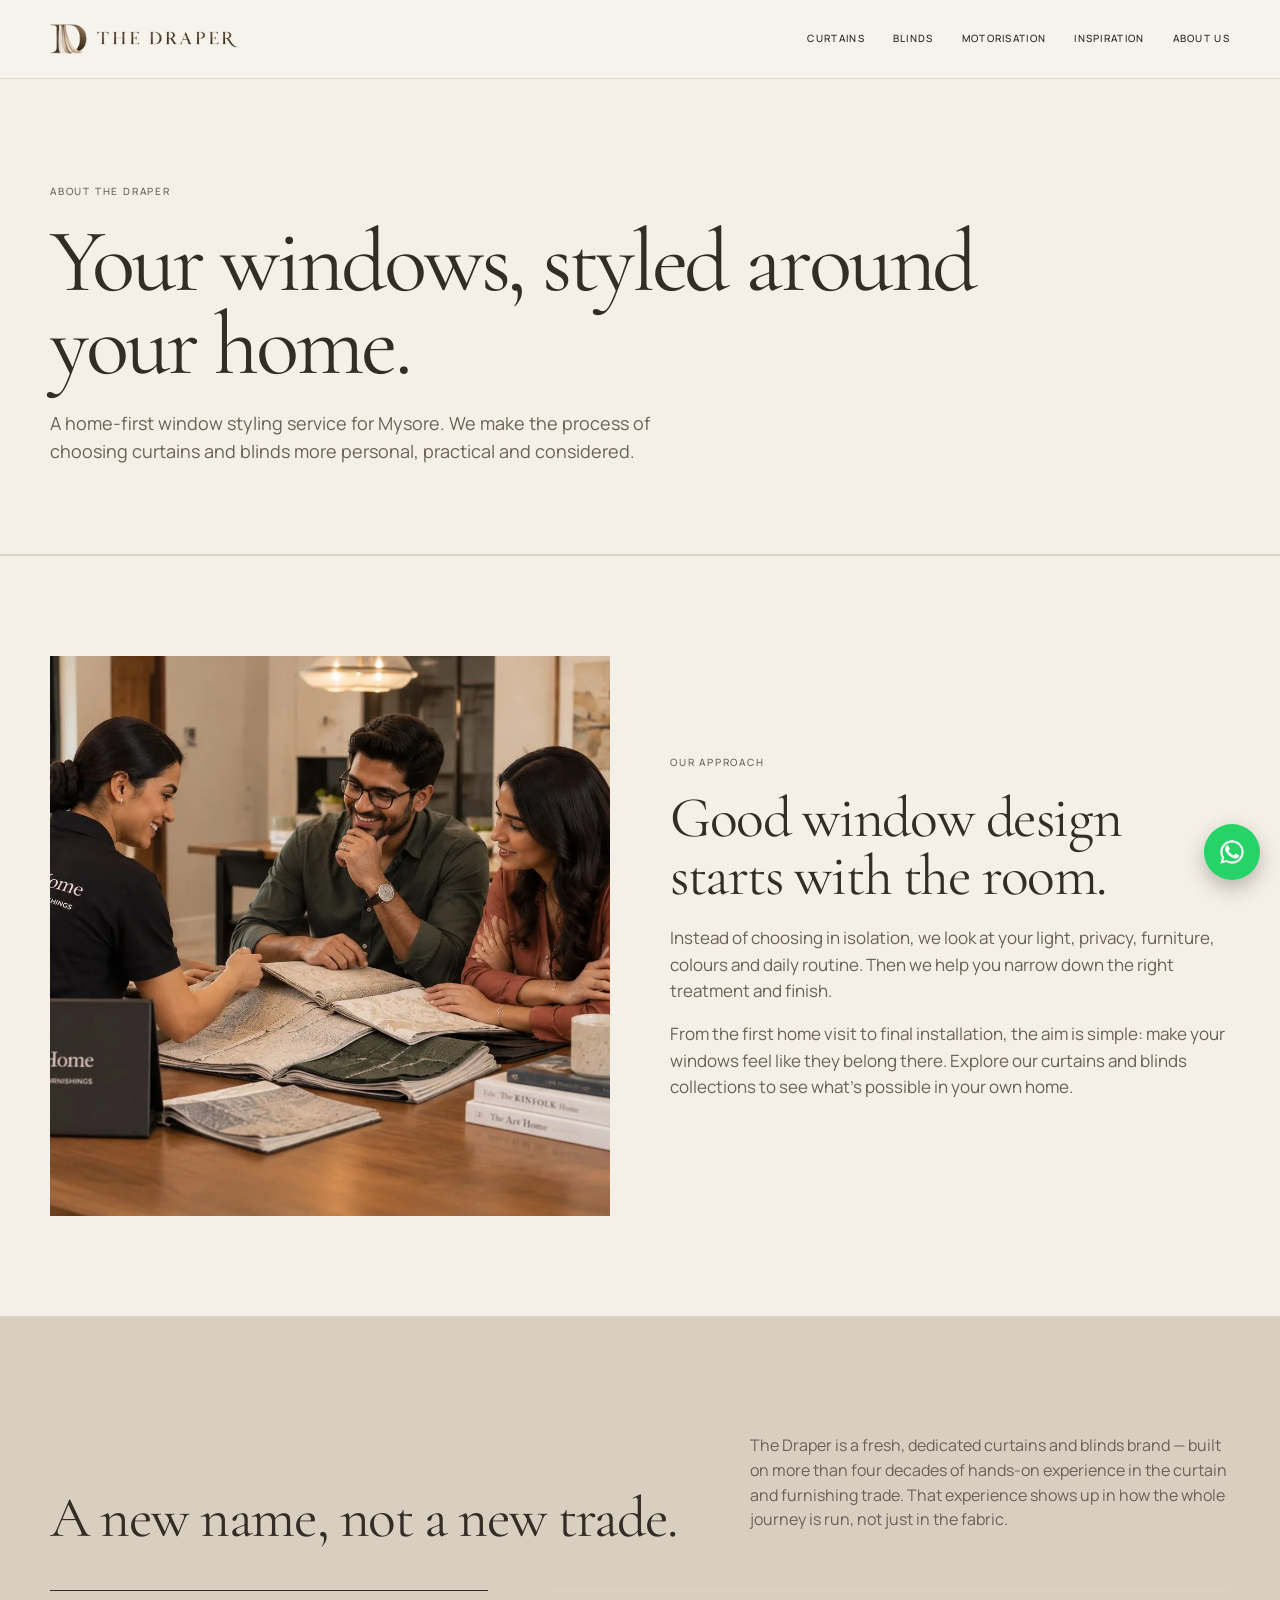
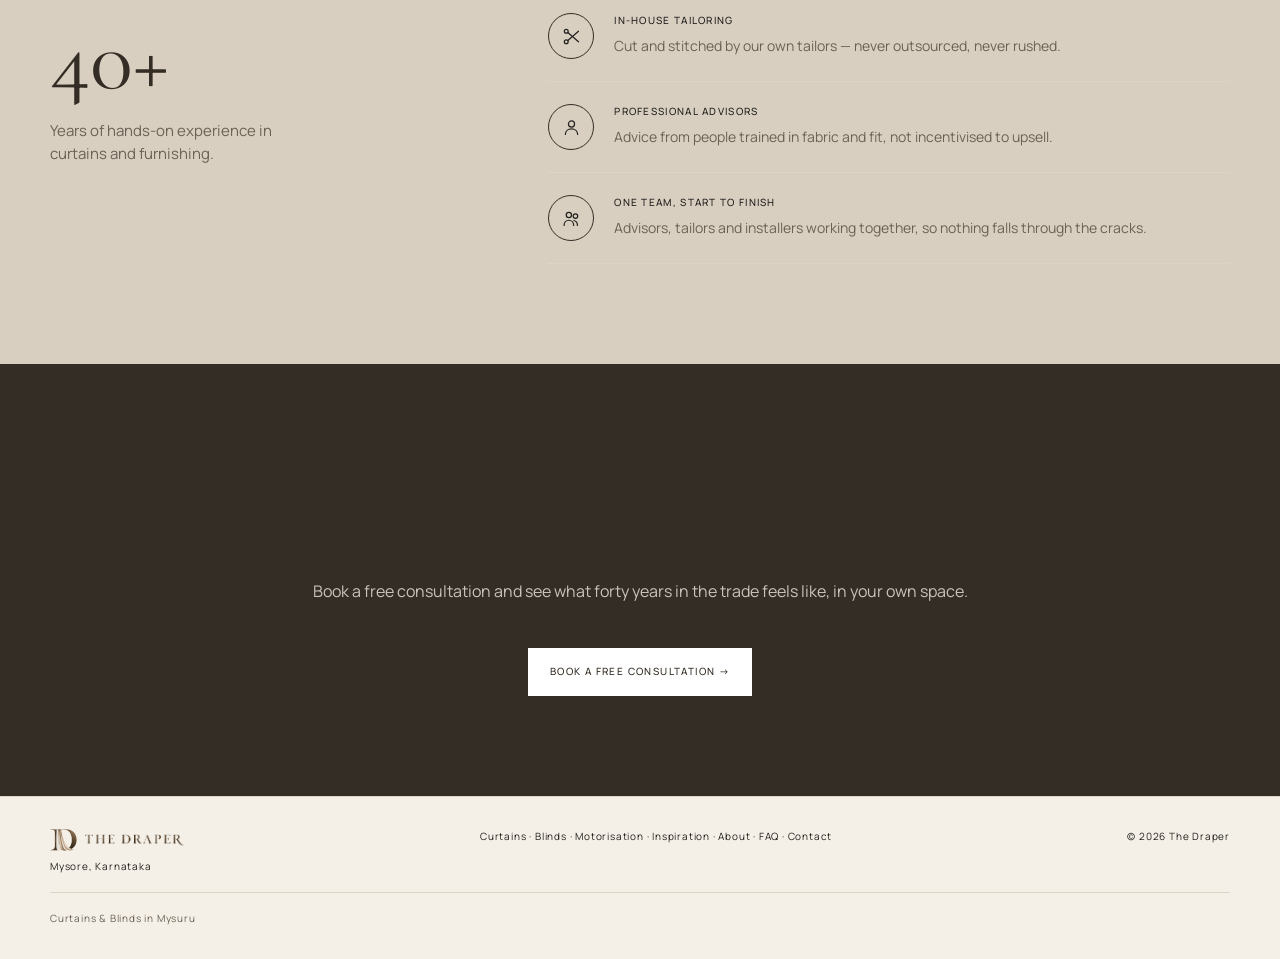
==== commit 1c45dd63: "Switch live typography to free Google Fonts: Cormorant Garamond + Manrope Canela and Avenir Next are" ====
--- a/about.html
+++ b/about.html
@@ -1 +1 @@
-<!doctype html><html lang="en"><head><meta charset="utf-8"><meta name="viewport" content="width=device-width,initial-scale=1"><link rel="icon" type="image/png" href="images/favicon.png"><title>About The Draper — Mysore's Made-to-Measure Curtains & Blinds Specialist</title><meta name="description" content="Meet The Draper, Mysore's made-to-measure curtains and blinds specialist: home consultation, measuring and professional installation."><link rel="canonical" href="https://thedraper.netlify.app/about"><meta property="og:type" content="website"><meta property="og:title" content="About The Draper — Mysore's Made-to-Measure Curtains & Blinds Specialist"><meta property="og:description" content="Meet The Draper, Mysore's made-to-measure curtains and blinds specialist: home consultation, measuring and professional installation."><meta property="og:url" content="https://thedraper.netlify.app/about"><meta property="og:image" content="https://thedraper.netlify.app/images/consultation-swatch-table.jpg"><meta name="twitter:card" content="summary_large_image"><meta name="twitter:title" content="About The Draper — Mysore's Made-to-Measure Curtains & Blinds Specialist"><meta name="twitter:description" content="Meet The Draper, Mysore's made-to-measure curtains and blinds specialist: home consultation, measuring and professional installation."><meta name="twitter:image" content="https://thedraper.netlify.app/images/consultation-swatch-table.jpg"><link rel="stylesheet" href="style.css"><script type="application/ld+json">{"@context":"https://schema.org","@type":"HomeAndConstructionBusiness","name":"The Draper","description":"Made-to-measure curtains, blinds and window coverings for homes in Mysuru.","telephone":"+919886224170","address":{"@type":"PostalAddress","addressLocality":"Mysuru","addressRegion":"Karnataka","addressCountry":"IN"},"priceRange":"₹₹","areaServed":{"@type":"City","name":"Mysuru","containedInPlace":{"@type":"AdministrativeArea","name":"Karnataka"}},"url":"https://thedraper.netlify.app/","serviceType":["Curtains","Blinds","Motorisation"]}</script></head><body><header><div class="container nav"><a class="logo" href="index.html"><img class="logo-mark" src="images/logo-icon.png" alt="" width="37" height="30"><img class="logo-word" src="images/logo-wordmark.png" alt="The Draper" width="143" height="17"></a><nav class="navlinks"><a href="curtains.html">CURTAINS</a><a href="blinds.html">BLINDS</a><a href="motorisation.html">MOTORISATION</a><a href="inspiration.html">INSPIRATION</a><a href="about.html">ABOUT US</a></nav><button class="menu" aria-label="Open menu" aria-expanded="false">☰</button></div><nav class="mobile-nav" aria-label="Mobile navigation"><a href="index.html">HOME</a><a href="curtains.html">CURTAINS</a><a href="blinds.html">BLINDS</a><a href="motorisation.html">MOTORISATION</a><a href="inspiration.html">INSPIRATION</a><a href="about.html">ABOUT US</a><a href="contact.html">CONTACT</a></nav></header><main><section class="pagehero"><div class="container"><div class="eyebrow">About The Draper</div><h1>Your windows, styled around your home.</h1><p>A home-first window styling service for Mysore. We make the process of choosing curtains and blinds more personal, practical and considered.</p></div></section><section class="section"><div class="container feature"><picture><source srcset="images/consultation-swatch-table.webp" type="image/webp"><img src="images/consultation-swatch-table.jpg" width="1536" height="1024" alt="The Draper consultant showing fabric samples to a couple at home"></picture><div class="feature-copy"><div class="eyebrow">Our approach</div><h2>Good window design starts with the room.</h2><p>Instead of choosing in isolation, we look at your light, privacy, furniture, colours and daily routine. Then we help you narrow down the right treatment and finish.</p><p>From the first home visit to final installation, the aim is simple: make your windows feel like they belong there. Explore our <a href="curtains.html">curtains</a> and <a href="blinds.html">blinds</a> collections to see what's possible in your own home.</p></div></div></section><section class="section trust"><div class="container"><div class="section-head"><h2>A new name, not a new trade.</h2><p class="section-intro">The Draper is a fresh, dedicated curtains and blinds brand — built on more than four decades of hands-on experience in the curtain and furnishing trade. That experience shows up in how the whole journey is run, not just in the fabric.</p></div><div class="trust-layout"><div class="trust-stat"><div class="trust-stat-num">40+</div><div class="trust-stat-label">Years of hands-on experience in curtains and furnishing.</div></div><div class="trust-list"><div class="trust-row"><div class="trust-icon"><svg viewBox="0 0 24 24" fill="none" stroke="currentColor" stroke-width="1.4" stroke-linecap="round" stroke-linejoin="round"><circle cx="6" cy="6" r="2.2"/><circle cx="6" cy="18" r="2.2"/><line x1="7.8" y1="7.4" x2="20" y2="18"/><line x1="7.8" y1="16.6" x2="20" y2="6"/></svg></div><div><b>IN-HOUSE TAILORING</b><span>Cut and stitched by our own tailors — never outsourced, never rushed.</span></div></div><div class="trust-row"><div class="trust-icon"><svg viewBox="0 0 24 24" fill="none" stroke="currentColor" stroke-width="1.4" stroke-linecap="round" stroke-linejoin="round"><circle cx="12" cy="8" r="3.5"/><path d="M5 20c0-4 3-6.5 7-6.5s7 2.5 7 6.5"/></svg></div><div><b>PROFESSIONAL ADVISORS</b><span>Advice from people trained in fabric and fit, not incentivised to upsell.</span></div></div><div class="trust-row"><div class="trust-icon"><svg viewBox="0 0 24 24" fill="none" stroke="currentColor" stroke-width="1.4" stroke-linecap="round" stroke-linejoin="round"><circle cx="9" cy="8" r="3"/><circle cx="16.5" cy="9.2" r="2.6"/><path d="M3.5 20c0-3.5 2.5-6 5.5-6s5.5 2.5 5.5 6"/><path d="M14.7 14.3c2.4.5 4.1 2.5 4.1 5.7"/></svg></div><div><b>ONE TEAM, START TO FINISH</b><span>Advisors, tailors and installers working together, so nothing falls through the cracks.</span></div></div></div></div></div></section><section class="cta"><h2>Bring that experience home.</h2><p>Book a free consultation and see what forty years in the trade feels like, in your own space.</p><a class="btn" href="contact.html">BOOK A FREE CONSULTATION →</a></section></main><footer><div class="container footerrow"><div><div class="footer-brand"><img class="logo-mark" src="images/logo-icon.png" alt="" width="27" height="22"><img class="logo-word" src="images/logo-wordmark.png" alt="The Draper" width="101" height="12"></div>Mysore, Karnataka</div><div><a href="curtains.html">Curtains</a> · <a href="blinds.html">Blinds</a> · <a href="motorisation.html">Motorisation</a> · <a href="inspiration.html">Inspiration</a> · <a href="about.html">About</a> · <a href="faq.html">FAQ</a> · <a href="contact.html">Contact</a></div><div>© 2026 The Draper</div></div><div class="container footer-local"><a href="curtain-blinds-mysore.html">Curtains &amp; Blinds in Mysuru</a></div></footer><a class="whatsapp" href="https://wa.me/919886224170?text=Hi%20The%20Draper%2C%20I%27d%20like%20to%20book%20a%20home%20visit." target="_blank" rel="noopener" aria-label="Chat with The Draper on WhatsApp"><svg viewBox="0 0 24 24" fill="#fff" aria-hidden="true"><path d="M17.472 14.382c-.297-.149-1.758-.867-2.03-.967-.273-.099-.471-.148-.67.15-.197.297-.767.966-.94 1.164-.173.199-.347.223-.644.075-.297-.15-1.255-.463-2.39-1.475-.883-.788-1.48-1.761-1.653-2.059-.173-.297-.018-.458.13-.606.134-.133.298-.347.446-.52.149-.174.198-.298.298-.497.099-.198.05-.371-.025-.52-.075-.149-.669-1.612-.916-2.207-.242-.579-.487-.5-.669-.51-.173-.008-.371-.01-.57-.01-.198 0-.52.074-.792.372-.272.297-1.04 1.016-1.04 2.479 0 1.462 1.065 2.875 1.213 3.074.149.198 2.096 3.2 5.077 4.487.709.306 1.262.489 1.694.625.712.227 1.36.195 1.871.118.571-.085 1.758-.719 2.006-1.413.248-.694.248-1.289.173-1.413-.074-.124-.272-.198-.57-.347z"/><path d="M12.001 2c-5.514 0-10 4.486-10 10 0 1.764.464 3.49 1.345 5.007L2 22l5.117-1.334A9.953 9.953 0 0012 22c5.514 0 10-4.486 10-10S17.515 2 12.001 2zm0 18.15a8.13 8.13 0 01-4.144-1.14l-.297-.176-3.037.792.812-2.958-.192-.304a8.14 8.14 0 01-1.243-4.364c0-4.494 3.656-8.15 8.151-8.15 4.494 0 8.15 3.656 8.15 8.15 0 4.495-3.656 8.15-8.15 8.15z"/></svg></a><script src="script.js"></script></body></html>+<!doctype html><html lang="en"><head><meta charset="utf-8"><meta name="viewport" content="width=device-width,initial-scale=1"><link rel="icon" type="image/png" href="images/favicon.png"><title>About The Draper — Mysore's Made-to-Measure Curtains & Blinds Specialist</title><meta name="description" content="Meet The Draper, Mysore's made-to-measure curtains and blinds specialist: home consultation, measuring and professional installation."><link rel="canonical" href="https://thedraper.netlify.app/about"><meta property="og:type" content="website"><meta property="og:title" content="About The Draper — Mysore's Made-to-Measure Curtains & Blinds Specialist"><meta property="og:description" content="Meet The Draper, Mysore's made-to-measure curtains and blinds specialist: home consultation, measuring and professional installation."><meta property="og:url" content="https://thedraper.netlify.app/about"><meta property="og:image" content="https://thedraper.netlify.app/images/consultation-swatch-table.jpg"><meta name="twitter:card" content="summary_large_image"><meta name="twitter:title" content="About The Draper — Mysore's Made-to-Measure Curtains & Blinds Specialist"><meta name="twitter:description" content="Meet The Draper, Mysore's made-to-measure curtains and blinds specialist: home consultation, measuring and professional installation."><meta name="twitter:image" content="https://thedraper.netlify.app/images/consultation-swatch-table.jpg"><link rel="preconnect" href="https://fonts.googleapis.com"><link rel="preconnect" href="https://fonts.gstatic.com" crossorigin><link href="https://fonts.googleapis.com/css2?family=Cormorant+Garamond:wght@400;500;600&family=Manrope:wght@300;400;500;600&display=swap" rel="stylesheet"><link rel="stylesheet" href="style.css"><script type="application/ld+json">{"@context":"https://schema.org","@type":"HomeAndConstructionBusiness","name":"The Draper","description":"Made-to-measure curtains, blinds and window coverings for homes in Mysuru.","telephone":"+919886224170","address":{"@type":"PostalAddress","addressLocality":"Mysuru","addressRegion":"Karnataka","addressCountry":"IN"},"priceRange":"₹₹","areaServed":{"@type":"City","name":"Mysuru","containedInPlace":{"@type":"AdministrativeArea","name":"Karnataka"}},"url":"https://thedraper.netlify.app/","serviceType":["Curtains","Blinds","Motorisation"]}</script></head><body><header><div class="container nav"><a class="logo" href="index.html"><img class="logo-mark" src="images/logo-icon.png" alt="" width="37" height="30"><img class="logo-word" src="images/logo-wordmark.png" alt="The Draper" width="143" height="17"></a><nav class="navlinks"><a href="curtains.html">CURTAINS</a><a href="blinds.html">BLINDS</a><a href="motorisation.html">MOTORISATION</a><a href="inspiration.html">INSPIRATION</a><a href="about.html">ABOUT US</a></nav><button class="menu" aria-label="Open menu" aria-expanded="false">☰</button></div><nav class="mobile-nav" aria-label="Mobile navigation"><a href="index.html">HOME</a><a href="curtains.html">CURTAINS</a><a href="blinds.html">BLINDS</a><a href="motorisation.html">MOTORISATION</a><a href="inspiration.html">INSPIRATION</a><a href="about.html">ABOUT US</a><a href="contact.html">CONTACT</a></nav></header><main><section class="pagehero"><div class="container"><div class="eyebrow">About The Draper</div><h1>Your windows, styled around your home.</h1><p>A home-first window styling service for Mysore. We make the process of choosing curtains and blinds more personal, practical and considered.</p></div></section><section class="section"><div class="container feature"><picture><source srcset="images/consultation-swatch-table.webp" type="image/webp"><img src="images/consultation-swatch-table.jpg" width="1536" height="1024" alt="The Draper consultant showing fabric samples to a couple at home"></picture><div class="feature-copy"><div class="eyebrow">Our approach</div><h2>Good window design starts with the room.</h2><p>Instead of choosing in isolation, we look at your light, privacy, furniture, colours and daily routine. Then we help you narrow down the right treatment and finish.</p><p>From the first home visit to final installation, the aim is simple: make your windows feel like they belong there. Explore our <a href="curtains.html">curtains</a> and <a href="blinds.html">blinds</a> collections to see what's possible in your own home.</p></div></div></section><section class="section trust"><div class="container"><div class="section-head"><h2>A new name, not a new trade.</h2><p class="section-intro">The Draper is a fresh, dedicated curtains and blinds brand — built on more than four decades of hands-on experience in the curtain and furnishing trade. That experience shows up in how the whole journey is run, not just in the fabric.</p></div><div class="trust-layout"><div class="trust-stat"><div class="trust-stat-num">40+</div><div class="trust-stat-label">Years of hands-on experience in curtains and furnishing.</div></div><div class="trust-list"><div class="trust-row"><div class="trust-icon"><svg viewBox="0 0 24 24" fill="none" stroke="currentColor" stroke-width="1.4" stroke-linecap="round" stroke-linejoin="round"><circle cx="6" cy="6" r="2.2"/><circle cx="6" cy="18" r="2.2"/><line x1="7.8" y1="7.4" x2="20" y2="18"/><line x1="7.8" y1="16.6" x2="20" y2="6"/></svg></div><div><b>IN-HOUSE TAILORING</b><span>Cut and stitched by our own tailors — never outsourced, never rushed.</span></div></div><div class="trust-row"><div class="trust-icon"><svg viewBox="0 0 24 24" fill="none" stroke="currentColor" stroke-width="1.4" stroke-linecap="round" stroke-linejoin="round"><circle cx="12" cy="8" r="3.5"/><path d="M5 20c0-4 3-6.5 7-6.5s7 2.5 7 6.5"/></svg></div><div><b>PROFESSIONAL ADVISORS</b><span>Advice from people trained in fabric and fit, not incentivised to upsell.</span></div></div><div class="trust-row"><div class="trust-icon"><svg viewBox="0 0 24 24" fill="none" stroke="currentColor" stroke-width="1.4" stroke-linecap="round" stroke-linejoin="round"><circle cx="9" cy="8" r="3"/><circle cx="16.5" cy="9.2" r="2.6"/><path d="M3.5 20c0-3.5 2.5-6 5.5-6s5.5 2.5 5.5 6"/><path d="M14.7 14.3c2.4.5 4.1 2.5 4.1 5.7"/></svg></div><div><b>ONE TEAM, START TO FINISH</b><span>Advisors, tailors and installers working together, so nothing falls through the cracks.</span></div></div></div></div></div></section><section class="cta"><h2>Bring that experience home.</h2><p>Book a free consultation and see what forty years in the trade feels like, in your own space.</p><a class="btn" href="contact.html">BOOK A FREE CONSULTATION →</a></section></main><footer><div class="container footerrow"><div><div class="footer-brand"><img class="logo-mark" src="images/logo-icon.png" alt="" width="27" height="22"><img class="logo-word" src="images/logo-wordmark.png" alt="The Draper" width="101" height="12"></div>Mysore, Karnataka</div><div><a href="curtains.html">Curtains</a> · <a href="blinds.html">Blinds</a> · <a href="motorisation.html">Motorisation</a> · <a href="inspiration.html">Inspiration</a> · <a href="about.html">About</a> · <a href="faq.html">FAQ</a> · <a href="contact.html">Contact</a></div><div>© 2026 The Draper</div></div><div class="container footer-local"><a href="curtain-blinds-mysore.html">Curtains &amp; Blinds in Mysuru</a></div></footer><a class="whatsapp" href="https://wa.me/919886224170?text=Hi%20The%20Draper%2C%20I%27d%20like%20to%20book%20a%20home%20visit." target="_blank" rel="noopener" aria-label="Chat with The Draper on WhatsApp"><svg viewBox="0 0 24 24" fill="#fff" aria-hidden="true"><path d="M17.472 14.382c-.297-.149-1.758-.867-2.03-.967-.273-.099-.471-.148-.67.15-.197.297-.767.966-.94 1.164-.173.199-.347.223-.644.075-.297-.15-1.255-.463-2.39-1.475-.883-.788-1.48-1.761-1.653-2.059-.173-.297-.018-.458.13-.606.134-.133.298-.347.446-.52.149-.174.198-.298.298-.497.099-.198.05-.371-.025-.52-.075-.149-.669-1.612-.916-2.207-.242-.579-.487-.5-.669-.51-.173-.008-.371-.01-.57-.01-.198 0-.52.074-.792.372-.272.297-1.04 1.016-1.04 2.479 0 1.462 1.065 2.875 1.213 3.074.149.198 2.096 3.2 5.077 4.487.709.306 1.262.489 1.694.625.712.227 1.36.195 1.871.118.571-.085 1.758-.719 2.006-1.413.248-.694.248-1.289.173-1.413-.074-.124-.272-.198-.57-.347z"/><path d="M12.001 2c-5.514 0-10 4.486-10 10 0 1.764.464 3.49 1.345 5.007L2 22l5.117-1.334A9.953 9.953 0 0012 22c5.514 0 10-4.486 10-10S17.515 2 12.001 2zm0 18.15a8.13 8.13 0 01-4.144-1.14l-.297-.176-3.037.792.812-2.958-.192-.304a8.14 8.14 0 01-1.243-4.364c0-4.494 3.656-8.15 8.151-8.15 4.494 0 8.15 3.656 8.15 8.15 0 4.495-3.656 8.15-8.15 8.15z"/></svg></a><script src="script.js"></script></body></html>
--- a/style.css
+++ b/style.css
@@ -1,10 +1,10 @@
-:root{--paper:#f6f3ed;--warm:#e8e0d4;--sand:#d9cdbd;--ink:#25231f;--muted:#6e685f;--line:#d8d0c5;--white:#fffdfa}
-*{box-sizing:border-box}html{scroll-behavior:smooth}body{margin:0;background:var(--paper);color:var(--ink);font-family:Arial,Helvetica,sans-serif;line-height:1.55}a{color:inherit;text-decoration:none}img{display:block;width:100%;height:auto;object-fit:cover}button,.btn,input,select,textarea{font:inherit}.container{width:min(1180px,calc(100% - 48px));margin:auto}
-header{position:sticky;top:0;z-index:50;background:rgba(246,243,237,.94);backdrop-filter:blur(10px);border-bottom:1px solid var(--line)}.nav{height:78px;display:flex;align-items:center;justify-content:space-between}.logo{display:flex;align-items:center;gap:9px}.logo .logo-mark{height:30px;width:auto;display:block}.logo .logo-word{height:17px;width:auto;display:block}.navlinks{display:flex;gap:28px;font-size:10px;letter-spacing:.13em}.navlinks a:hover{opacity:.6}.menu{display:none;border:0;background:transparent;font-size:24px;padding:10px;margin:-10px;line-height:1}.mobile-nav{display:none}
-.hero{min-height:calc(100vh - 78px);display:grid;grid-template-columns:1fr 1fr}.hero-copy{display:flex;flex-direction:column;justify-content:center;padding:90px 70px 90px 0}.eyebrow{font-size:10px;letter-spacing:.18em;text-transform:uppercase;color:var(--muted);margin-bottom:20px}.hero h1,.pagehero h1,.section h2,.feature-copy h2,.feature-copy h3,.cta h2{font-family:Georgia,'Times New Roman',serif;font-weight:400}.hero h1{font-size:clamp(52px,6.5vw,92px);line-height:.94;margin:0 0 28px;letter-spacing:-.035em}.lead{font-size:18px;color:var(--muted);max-width:550px}.btn{display:inline-flex;align-items:center;justify-content:center;width:max-content;padding:15px 21px;background:var(--ink);color:#fff;font-size:10px;letter-spacing:.14em;margin-top:28px;border:1px solid var(--ink);transition:.2s}.btn:hover{background:transparent;color:var(--ink)}.btn.light{background:#fff;color:var(--ink);border-color:#fff}.btn.light:hover{background:transparent;color:#fff}.hero-img{min-height:620px;position:relative}.hero-img img{height:100%;min-height:620px}.hero-badge{position:absolute;left:24px;bottom:24px;right:24px;background:rgba(20,18,15,.5);backdrop-filter:blur(14px) saturate(160%);-webkit-backdrop-filter:blur(14px) saturate(160%);padding:18px 20px;display:flex;align-items:center;gap:14px;border:1px solid rgba(255,255,255,.16);box-shadow:0 12px 30px rgba(0,0,0,.22)}.hero-badge-num{font-family:Georgia,serif;font-size:26px;line-height:1;white-space:nowrap;color:#fff}.hero-badge-text{font-size:12px;color:rgba(255,255,255,.85);line-height:1.35}
-.section{padding:100px 0;border-top:1px solid var(--line)}.section-head{display:flex;justify-content:space-between;align-items:end;gap:40px;margin-bottom:42px}.section h2{font-size:clamp(38px,4.5vw,60px);line-height:1.02;margin:0;letter-spacing:-.025em}.section-intro{max-width:480px;color:var(--muted)}.section-intro .lede{color:var(--ink);font-weight:700;font-size:17px;margin:0 0 12px}.section-intro p{margin:0 0 12px}.section-intro p:last-of-type{margin-bottom:0}.cards{display:grid;grid-template-columns:repeat(3,1fr);gap:18px}.card{background:var(--white);border:1px solid var(--line);transition:transform .2s,box-shadow .2s}.card:hover{transform:translateY(-3px);box-shadow:0 15px 35px #0000000c}.card img{aspect-ratio:4/3}.card-body{padding:25px}.card h3{font-family:Georgia,serif;font-size:29px;font-weight:400;margin:0 0 8px}.card p{color:var(--muted);margin:0}.card p+p{margin-top:10px;font-size:13px;letter-spacing:.02em}
-.number-grid{display:grid;grid-template-columns:repeat(4,1fr);gap:20px}.process-list{display:flex;flex-direction:column;gap:28px}.process-photo{position:relative;border-radius:12px;overflow:hidden}.process-photo img{width:100%;height:320px;object-fit:cover;display:block}.process-overlay{position:absolute;left:0;right:0;bottom:0;padding:26px 30px;background:linear-gradient(to top,rgba(37,35,31,.88),rgba(37,35,31,0))}.process-num{display:block;font-size:12px;letter-spacing:.2em;color:var(--sand)}.process-title{font-family:Georgia,'Times New Roman',serif;font-weight:400;font-size:30px;color:var(--paper);margin:6px 0 0}.process-sub{margin:8px 0 0;font-size:15px;color:rgba(244,237,228,.78)}.step{background:var(--white);border:1px solid var(--line);padding-bottom:30px}.step-media{position:relative}.step-media img{aspect-ratio:4/3;display:block}.step-body{padding:40px 26px 0}.step-body b{font-size:10px;letter-spacing:.15em;color:var(--muted)}.step-body h3{font-family:Georgia,serif;font-weight:400;font-size:26px;margin:14px 0 10px}.step-body p{color:var(--muted);margin:0}.step-body .tagline{color:var(--ink);font-weight:700;font-size:15px;margin:0 0 8px}.step-icon{position:absolute;left:22px;bottom:-24px;width:56px;height:56px;border-radius:50%;background:var(--ink);color:#fff;display:flex;align-items:center;justify-content:center;border:4px solid var(--white)}.step-icon svg{width:24px;height:24px;display:block}.trust-icon,.choice-icon{width:46px;height:46px;border-radius:50%;border:1px solid var(--ink);display:flex;align-items:center;justify-content:center;margin-bottom:16px}.trust-icon svg,.choice-icon svg{width:21px;height:21px;display:block}
-.trust{background:var(--warm)}.trust-layout{display:grid;grid-template-columns:.9fr 1.4fr;gap:60px;margin-top:6px}.trust-stat{border-top:1px solid var(--ink);padding-top:24px}.trust-stat-num{font-family:Georgia,serif;font-weight:400;font-size:clamp(60px,7vw,96px);line-height:1;margin-bottom:14px}.trust-stat-label{color:var(--muted);font-size:15px;max-width:230px}.trust-list{display:flex;flex-direction:column}.trust-row{display:flex;gap:20px;align-items:flex-start;padding:22px 0;border-top:1px solid #cfc5b8}.trust-row:last-child{border-bottom:1px solid #cfc5b8}.trust-row .trust-icon{margin-bottom:0}.trust-row b{display:block;font-size:10px;letter-spacing:.13em;margin-bottom:6px}.trust-row span{display:block;color:var(--muted);font-size:14px}.cta{background:var(--ink);color:#fff;text-align:center;padding:100px 20px}.cta h2{font-size:clamp(40px,5vw,68px);margin:0}.cta p{color:#c9c4bb}.cta .btn{background:#fff;color:var(--ink);border-color:#fff}.btn-note{display:block;font-size:11px;letter-spacing:.07em;color:var(--muted);margin-top:16px}.cta .btn-note{color:#a7a197}
+:root{--paper:#f5f0e7;--warm:#d9cfc0;--sand:#b7a796;--ink:#342d25;--charcoal:#22211e;--muted:#6b6155;--line:#ddd4c6;--white:#faf7f1;--olive:#45483a;--brass:#9b7b52;--font-display:'Cormorant Garamond',Georgia,'Times New Roman',serif;--font-sans:'Manrope',Arial,Helvetica,sans-serif}
+*{box-sizing:border-box}html{scroll-behavior:smooth}body{margin:0;background:var(--paper);color:var(--charcoal);font-family:var(--font-sans);line-height:1.55}a{color:inherit;text-decoration:none}img{display:block;width:100%;height:auto;object-fit:cover}button,.btn,input,select,textarea{font:inherit}.container{width:min(1180px,calc(100% - 48px));margin:auto}
+header{position:sticky;top:0;z-index:50;background:rgba(246,243,237,.94);backdrop-filter:blur(10px);border-bottom:1px solid var(--line)}.nav{height:78px;display:flex;align-items:center;justify-content:space-between}.logo{display:flex;align-items:center;gap:9px}.logo .logo-mark{height:30px;width:auto;display:block}.logo .logo-word{height:17px;width:auto;display:block}.navlinks{display:flex;gap:28px;font-size:10px;letter-spacing:.13em;font-weight:500}.navlinks a:hover{color:var(--olive);opacity:1}.menu{display:none;border:0;background:transparent;font-size:24px;padding:10px;margin:-10px;line-height:1}.mobile-nav{display:none}
+.hero{min-height:calc(100vh - 78px);display:grid;grid-template-columns:1fr 1fr}.hero-copy{display:flex;flex-direction:column;justify-content:center;padding:90px 70px 90px 0}.eyebrow{font-size:10px;letter-spacing:.18em;text-transform:uppercase;color:var(--muted);font-weight:500;margin-bottom:20px}.hero h1,.pagehero h1,.section h2,.feature-copy h2,.cta h2{font-family:var(--font-display);font-weight:400;color:var(--ink)}.hero h1{font-size:clamp(52px,6.5vw,92px);line-height:.94;margin:0 0 28px;letter-spacing:-.035em}.lead{font-size:18px;color:var(--muted);max-width:550px}.btn{display:inline-flex;align-items:center;justify-content:center;width:max-content;padding:15px 21px;background:var(--ink);color:#fff;font-size:10px;font-weight:500;letter-spacing:.14em;margin-top:28px;border:1px solid var(--ink);transition:.2s}.btn:hover{background:transparent;color:var(--olive);border-color:var(--olive)}.btn.light{background:#fff;color:var(--ink);border-color:#fff}.btn.light:hover{background:transparent;color:#fff}.hero-img{min-height:620px;position:relative}.hero-img img{height:100%;min-height:620px}.hero-badge{position:absolute;left:24px;bottom:24px;right:24px;background:rgba(20,18,15,.5);backdrop-filter:blur(14px) saturate(160%);-webkit-backdrop-filter:blur(14px) saturate(160%);padding:18px 20px;display:flex;align-items:center;gap:14px;border:1px solid rgba(255,255,255,.16);box-shadow:0 12px 30px rgba(0,0,0,.22)}.hero-badge-num{font-family:var(--font-display);font-size:26px;line-height:1;white-space:nowrap;color:#fff}.hero-badge-text{font-size:12px;color:rgba(255,255,255,.85);line-height:1.35}
+.section{padding:100px 0;border-top:1px solid var(--line)}.section-head{display:flex;justify-content:space-between;align-items:end;gap:40px;margin-bottom:42px}.section h2{font-size:clamp(38px,4.5vw,60px);line-height:1.02;margin:0;letter-spacing:-.025em}.section-intro{max-width:480px;color:var(--muted)}.section-intro .lede{color:var(--ink);font-weight:700;font-size:17px;margin:0 0 12px}.section-intro p{margin:0 0 12px}.section-intro p:last-of-type{margin-bottom:0}.cards{display:grid;grid-template-columns:repeat(3,1fr);gap:18px}.card{background:var(--white);border:1px solid var(--line);transition:transform .2s,box-shadow .2s}.card:hover{transform:translateY(-3px);box-shadow:0 15px 35px #0000000c}.card img{aspect-ratio:4/3}.card-body{padding:25px}.card h3{font-family:var(--font-sans);font-size:26px;font-weight:500;margin:0 0 8px}.card p{color:var(--muted);margin:0}.card p+p{margin-top:10px;font-size:13px;letter-spacing:.02em}
+.number-grid{display:grid;grid-template-columns:repeat(4,1fr);gap:20px}.process-list{display:flex;flex-direction:column;gap:28px}.process-photo{position:relative;border-radius:12px;overflow:hidden}.process-photo img{width:100%;height:320px;object-fit:cover;display:block}.process-overlay{position:absolute;left:0;right:0;bottom:0;padding:26px 30px;background:linear-gradient(to top,rgba(52,45,37,.88),rgba(52,45,37,0))}.process-num{display:block;font-size:12px;letter-spacing:.2em;color:var(--brass)}.process-title{font-family:var(--font-display);font-weight:400;font-size:30px;color:var(--paper);margin:6px 0 0}.process-sub{margin:8px 0 0;font-size:15px;color:rgba(244,237,228,.78)}.step{background:var(--white);border:1px solid var(--line);padding-bottom:30px}.step-media{position:relative}.step-media img{aspect-ratio:4/3;display:block}.step-body{padding:40px 26px 0}.step-body b{font-size:10px;letter-spacing:.15em;color:var(--muted)}.step-body h3{font-family:var(--font-display);font-weight:400;font-size:26px;margin:14px 0 10px;color:var(--ink)}.step-body p{color:var(--muted);margin:0}.step-body .tagline{color:var(--ink);font-weight:700;font-size:15px;margin:0 0 8px}.step-icon{position:absolute;left:22px;bottom:-24px;width:56px;height:56px;border-radius:50%;background:var(--ink);color:#fff;display:flex;align-items:center;justify-content:center;border:4px solid var(--white)}.step-icon svg{width:24px;height:24px;display:block}.trust-icon,.choice-icon{width:46px;height:46px;border-radius:50%;border:1px solid var(--ink);display:flex;align-items:center;justify-content:center;margin-bottom:16px}.trust-icon svg,.choice-icon svg{width:21px;height:21px;display:block}
+.trust{background:var(--warm)}.trust-layout{display:grid;grid-template-columns:.9fr 1.4fr;gap:60px;margin-top:6px}.trust-stat{border-top:1px solid var(--ink);padding-top:24px}.trust-stat-num{font-family:var(--font-display);font-weight:400;font-size:clamp(60px,7vw,96px);line-height:1;margin-bottom:14px;color:var(--ink)}.trust-stat-label{color:var(--muted);font-size:15px;max-width:230px}.trust-list{display:flex;flex-direction:column}.trust-row{display:flex;gap:20px;align-items:flex-start;padding:22px 0;border-top:1px solid var(--line)}.trust-row:last-child{border-bottom:1px solid var(--line)}.trust-row .trust-icon{margin-bottom:0}.trust-row b{display:block;font-size:10px;letter-spacing:.13em;font-weight:500;margin-bottom:6px}.trust-row span{display:block;color:var(--muted);font-size:14px}.cta{background:var(--ink);color:#fff;text-align:center;padding:100px 20px}.cta h2{font-size:clamp(40px,5vw,68px);margin:0}.cta p{color:#c9c4bb}.cta .btn{background:#fff;color:var(--ink);border-color:#fff}.btn-note{display:block;font-size:11px;letter-spacing:.07em;color:var(--muted);margin-top:16px}.cta .btn-note{color:#a7a197}
 footer{padding:32px 0;border-top:1px solid var(--line);font-size:10px;letter-spacing:.08em}.footer-brand{display:flex;align-items:center;gap:7px;margin-bottom:8px}.footer-brand .logo-mark{height:22px;width:auto;display:block}.footer-brand .logo-word{height:12px;width:auto;display:block}.footerrow{display:flex;justify-content:space-between;gap:25px}.footerrow a:hover{text-decoration:underline}.footer-local{margin-top:18px;padding-top:18px;border-top:1px solid var(--line);color:var(--muted);font-size:10px}.footer-local a:hover{text-decoration:underline}.whatsapp{position:fixed;right:20px;bottom:20px;width:56px;height:56px;border-radius:50%;background:#25d366;display:flex;align-items:center;justify-content:center;z-index:40;box-shadow:0 8px 20px rgba(0,0,0,.25);transition:transform .2s}.whatsapp:hover{transform:scale(1.07)}.whatsapp svg{width:28px;height:28px;display:block}
-.pagehero{padding:105px 0 70px;border-bottom:1px solid var(--line)}.pagehero h1{font-size:clamp(52px,7vw,94px);line-height:.93;margin:0 0 24px;max-width:1000px;letter-spacing:-.035em}.pagehero p{font-size:18px;color:var(--muted);max-width:650px}.category-grid{display:grid;grid-template-columns:repeat(3,1fr);gap:18px}.category{border-top:1px solid var(--ink);padding:22px 0 30px}.category h3{font-family:Georgia,serif;font-weight:400;font-size:29px;margin:0 0 8px}.category p{color:var(--muted);margin:0}.feature{display:grid;grid-template-columns:1fr 1fr;gap:60px;align-items:center}.feature-spaced{margin-bottom:60px}.type-head{margin-bottom:30px}.type-head h3{font-family:Georgia,serif;font-weight:400;font-size:34px;margin:0 0 8px}.type-head p{color:var(--muted);margin:0}.type-head-spaced{margin-top:70px}.category-grid-4{grid-template-columns:repeat(4,1fr)}.category-grid-2{grid-template-columns:repeat(2,1fr)}.choice-grid{display:grid;grid-template-columns:repeat(2,1fr);gap:20px;border-top:1px solid var(--line);padding-top:36px}.choice-card{display:block;border:1px solid var(--line);background:var(--white);padding:30px 26px;transition:transform .2s,box-shadow .2s}a.choice-card:hover{transform:translateY(-3px);box-shadow:0 15px 35px #0000000c}.choice-card h4{font-family:Georgia,serif;font-weight:400;font-size:26px;margin:0 0 10px}.choice-card p{color:var(--muted);margin:0}.choice-card .choice-link{display:block;color:var(--ink);font-weight:700;margin-top:14px}.feature img{aspect-ratio:1/1}.feature video{width:100%;display:block;aspect-ratio:9/16;object-fit:cover;background:#000;max-height:520px;margin:0 auto}.feature-copy h2,.feature-copy h3{font-size:clamp(42px,4.5vw,62px);line-height:1;margin:0 0 20px}.feature-copy p{color:var(--muted);font-size:17px}.sr-only{position:absolute;width:1px;height:1px;padding:0;margin:-1px;overflow:hidden;clip:rect(0,0,0,0);white-space:nowrap;border:0}.faq{max-width:850px}.faq-item{border-top:1px solid var(--line)}.faq-item:last-child{border-bottom:1px solid var(--line)}.faq-item h3{margin:0}.faq-q{display:flex;align-items:center;justify-content:space-between;gap:24px;width:100%;padding:24px 2px;background:none;border:0;text-align:left;font-family:Georgia,'Times New Roman',serif;font-size:22px;line-height:1.35;color:var(--ink);cursor:pointer;-webkit-tap-highlight-color:transparent}.faq-q:focus-visible{outline:2px solid var(--ink);outline-offset:6px}.faq-icon{flex:none;position:relative;width:16px;height:16px}.faq-icon::before,.faq-icon::after{content:"";position:absolute;top:50%;left:50%;background:var(--ink);transform:translate(-50%,-50%)}.faq-icon::before{width:16px;height:1.5px}.faq-icon::after{width:1.5px;height:16px;transition:transform .25s ease}.faq-q[aria-expanded="true"] .faq-icon::after{transform:translate(-50%,-50%) scaleY(0)}.faq-a{display:grid;grid-template-rows:0fr;transition:grid-template-rows .3s ease}.faq-a.is-open{grid-template-rows:1fr}.faq-a>div{overflow:hidden}.faq-a p{margin:0 0 26px;color:var(--muted);font-size:16px;line-height:1.75;max-width:640px}.reassurance{border-top:1px solid var(--line);padding:36px 0;text-align:center}.reassurance p{margin:0;font-size:12px;letter-spacing:.12em;text-transform:uppercase;color:var(--muted)}.form{display:grid;grid-template-columns:1fr 1fr;gap:18px;max-width:900px}.field{display:flex;flex-direction:column;gap:7px}.field.full{grid-column:1/-1}.field label{font-size:10px;letter-spacing:.1em;text-transform:uppercase}.field input,.field textarea,.field select{padding:14px 15px;border:1px solid var(--line);background:var(--white);color:var(--ink);outline:none}.field input:focus,.field textarea:focus,.field select:focus{border-color:var(--ink)}.field textarea{min-height:140px;resize:vertical}.form .btn{cursor:pointer}.notice{padding:18px;background:var(--warm);margin-top:18px}.articles{display:grid;grid-template-columns:repeat(3,1fr);gap:18px}.article{display:block;background:var(--white);border:1px solid var(--line);transition:transform .2s,box-shadow .2s}a.article:hover{transform:translateY(-3px);box-shadow:0 15px 35px #0000000c}.article img{aspect-ratio:16/10}.article div{padding:22px}.article h3{font-family:Georgia,serif;font-weight:400;font-size:25px;margin:0 0 8px}.article p{color:var(--muted);margin:0}.pillrow{display:flex;flex-wrap:wrap;gap:8px;margin-top:25px}.pill{border:1px solid var(--line);padding:8px 12px;font-size:10px;letter-spacing:.07em}.localbox{background:var(--warm);padding:30px;margin-top:50px}.localbox h3{font-family:Georgia,serif;font-weight:400;font-size:28px;margin:0 0 8px}.post-meta{font-size:10px;letter-spacing:.14em;text-transform:uppercase;color:var(--muted);margin-bottom:18px}.post{max-width:720px}.post .lede{font-size:19px;color:var(--ink);margin:0 0 30px}.post h2{font-family:Georgia,serif;font-weight:400;font-size:32px;margin:44px 0 16px}.post h2:first-of-type{margin-top:0}.post p{color:var(--muted);font-size:16px;line-height:1.75;margin:0 0 18px}.post ul{margin:0 0 18px;padding-left:20px;color:var(--muted);font-size:16px;line-height:1.75}.post li{margin-bottom:8px}.post-hero-img{aspect-ratio:16/9;margin-bottom:10px}.section-note{margin-top:25px;color:var(--muted)}
+.pagehero{padding:105px 0 70px;border-bottom:1px solid var(--line)}.pagehero h1{font-size:clamp(52px,7vw,94px);line-height:.93;margin:0 0 24px;max-width:1000px;letter-spacing:-.035em}.pagehero p{font-size:18px;color:var(--muted);max-width:650px}.category-grid{display:grid;grid-template-columns:repeat(3,1fr);gap:18px}.category{border-top:1px solid var(--ink);padding:22px 0 30px}.category h3{font-family:var(--font-sans);font-weight:500;font-size:26px;margin:0 0 8px}.category p{color:var(--muted);margin:0}.feature{display:grid;grid-template-columns:1fr 1fr;gap:60px;align-items:center}.feature-spaced{margin-bottom:60px}.type-head{margin-bottom:30px}.type-head h3{font-family:var(--font-sans);font-weight:500;font-size:28px;margin:0 0 8px}.type-head p{color:var(--muted);margin:0}.type-head-spaced{margin-top:70px}.category-grid-4{grid-template-columns:repeat(4,1fr)}.category-grid-2{grid-template-columns:repeat(2,1fr)}.choice-grid{display:grid;grid-template-columns:repeat(2,1fr);gap:20px;border-top:1px solid var(--line);padding-top:36px}.choice-card{display:block;border:1px solid var(--line);background:var(--white);padding:30px 26px;transition:transform .2s,box-shadow .2s}a.choice-card:hover{transform:translateY(-3px);box-shadow:0 15px 35px #0000000c}.choice-card h4{font-family:var(--font-sans);font-weight:500;font-size:24px;margin:0 0 10px}.choice-card p{color:var(--muted);margin:0}.choice-card .choice-link{display:block;color:var(--ink);font-weight:700;margin-top:14px}.feature img{aspect-ratio:1/1}.feature video{width:100%;display:block;aspect-ratio:9/16;object-fit:cover;background:#000;max-height:520px;margin:0 auto}.feature-copy h2{font-size:clamp(42px,4.5vw,62px);line-height:1;margin:0 0 20px}.feature-copy h3{font-family:var(--font-sans);font-weight:500;font-size:26px;line-height:1.1;margin:0 0 10px;color:var(--ink)}.feature-copy p{color:var(--muted);font-size:17px}.sr-only{position:absolute;width:1px;height:1px;padding:0;margin:-1px;overflow:hidden;clip:rect(0,0,0,0);white-space:nowrap;border:0}.faq{max-width:850px}.faq-item{border-top:1px solid var(--line)}.faq-item:last-child{border-bottom:1px solid var(--line)}.faq-item h3{margin:0}.faq-q{display:flex;align-items:center;justify-content:space-between;gap:24px;width:100%;padding:24px 2px;background:none;border:0;text-align:left;font-family:var(--font-display);font-size:22px;line-height:1.35;color:var(--ink);cursor:pointer;-webkit-tap-highlight-color:transparent}.faq-q:focus-visible{outline:2px solid var(--ink);outline-offset:6px}.faq-icon{flex:none;position:relative;width:16px;height:16px}.faq-icon::before,.faq-icon::after{content:"";position:absolute;top:50%;left:50%;background:var(--ink);transform:translate(-50%,-50%)}.faq-icon::before{width:16px;height:1.5px}.faq-icon::after{width:1.5px;height:16px;transition:transform .25s ease}.faq-q[aria-expanded="true"] .faq-icon::after{transform:translate(-50%,-50%) scaleY(0)}.faq-a{display:grid;grid-template-rows:0fr;transition:grid-template-rows .3s ease}.faq-a.is-open{grid-template-rows:1fr}.faq-a>div{overflow:hidden}.faq-a p{margin:0 0 26px;color:var(--muted);font-size:16px;line-height:1.75;max-width:640px}.reassurance{border-top:1px solid var(--line);padding:36px 0;text-align:center}.reassurance p{margin:0;font-size:12px;letter-spacing:.12em;text-transform:uppercase;color:var(--muted)}.form{display:grid;grid-template-columns:1fr 1fr;gap:18px;max-width:900px}.field{display:flex;flex-direction:column;gap:7px}.field.full{grid-column:1/-1}.field label{font-size:10px;letter-spacing:.1em;text-transform:uppercase;font-weight:500}.field input,.field textarea,.field select{padding:14px 15px;border:1px solid var(--line);background:var(--white);color:var(--ink);outline:none}.field input:focus,.field textarea:focus,.field select:focus{border-color:var(--ink)}.field textarea{min-height:140px;resize:vertical}.form .btn{cursor:pointer}.notice{padding:18px;background:var(--warm);margin-top:18px}.articles{display:grid;grid-template-columns:repeat(3,1fr);gap:18px}.article{display:block;background:var(--white);border:1px solid var(--line);transition:transform .2s,box-shadow .2s}a.article:hover{transform:translateY(-3px);box-shadow:0 15px 35px #0000000c}.article img{aspect-ratio:16/10}.article div{padding:22px}.article h3{font-family:var(--font-sans);font-weight:500;font-size:23px;margin:0 0 8px}.article p{color:var(--muted);margin:0}.pillrow{display:flex;flex-wrap:wrap;gap:8px;margin-top:25px}.pill{border:1px solid var(--line);padding:8px 12px;font-size:10px;letter-spacing:.07em}.localbox{background:var(--warm);padding:30px;margin-top:50px}.localbox h3{font-family:var(--font-sans);font-weight:500;font-size:25px;margin:0 0 8px}.post-meta{font-size:10px;letter-spacing:.14em;text-transform:uppercase;color:var(--muted);margin-bottom:18px}.post{max-width:720px}.post .lede{font-size:19px;color:var(--ink);margin:0 0 30px}.post h2{font-family:var(--font-display);font-weight:400;font-size:32px;margin:44px 0 16px;color:var(--ink)}.post h2:first-of-type{margin-top:0}.post p{color:var(--muted);font-size:16px;line-height:1.75;margin:0 0 18px}.post ul{margin:0 0 18px;padding-left:20px;color:var(--muted);font-size:16px;line-height:1.75}.post li{margin-bottom:8px}.post-hero-img{aspect-ratio:16/9;margin-bottom:10px}.section-note{margin-top:25px;color:var(--muted)}
 @media(max-width:800px){.container{width:min(100% - 32px,680px)}.nav{height:68px}.navlinks{display:none}.menu{display:block}.mobile-nav{position:absolute;top:68px;left:0;right:0;background:var(--paper);border-bottom:1px solid var(--line);padding:18px 16px}.mobile-nav.open{display:grid;gap:0}.mobile-nav a{padding:15px 0;border-bottom:1px solid var(--line);font-size:11px;letter-spacing:.12em}.hero{grid-template-columns:1fr}.hero-copy{padding:65px 0 45px}.hero-img,.hero-img img{min-height:430px}.hero-badge{left:14px;right:82px;bottom:14px;padding:14px 16px}.hero-badge-num{font-size:21px}.cards,.category-grid,.articles,.choice-grid,.number-grid{grid-template-columns:1fr}.process-photo img{height:240px}.process-title{font-size:24px}.process-list{gap:22px}.trust-layout{grid-template-columns:1fr;gap:34px}.feature{grid-template-columns:1fr;gap:30px}.form{grid-template-columns:1fr}.field.full{grid-column:auto}.footerrow{flex-direction:column}.section{padding:52px 0}.section-head{display:block}.section-intro{margin-top:18px}.whatsapp{right:16px;bottom:16px;width:50px;height:50px}.whatsapp svg{width:25px;height:25px}.pagehero{padding:75px 0 55px}}
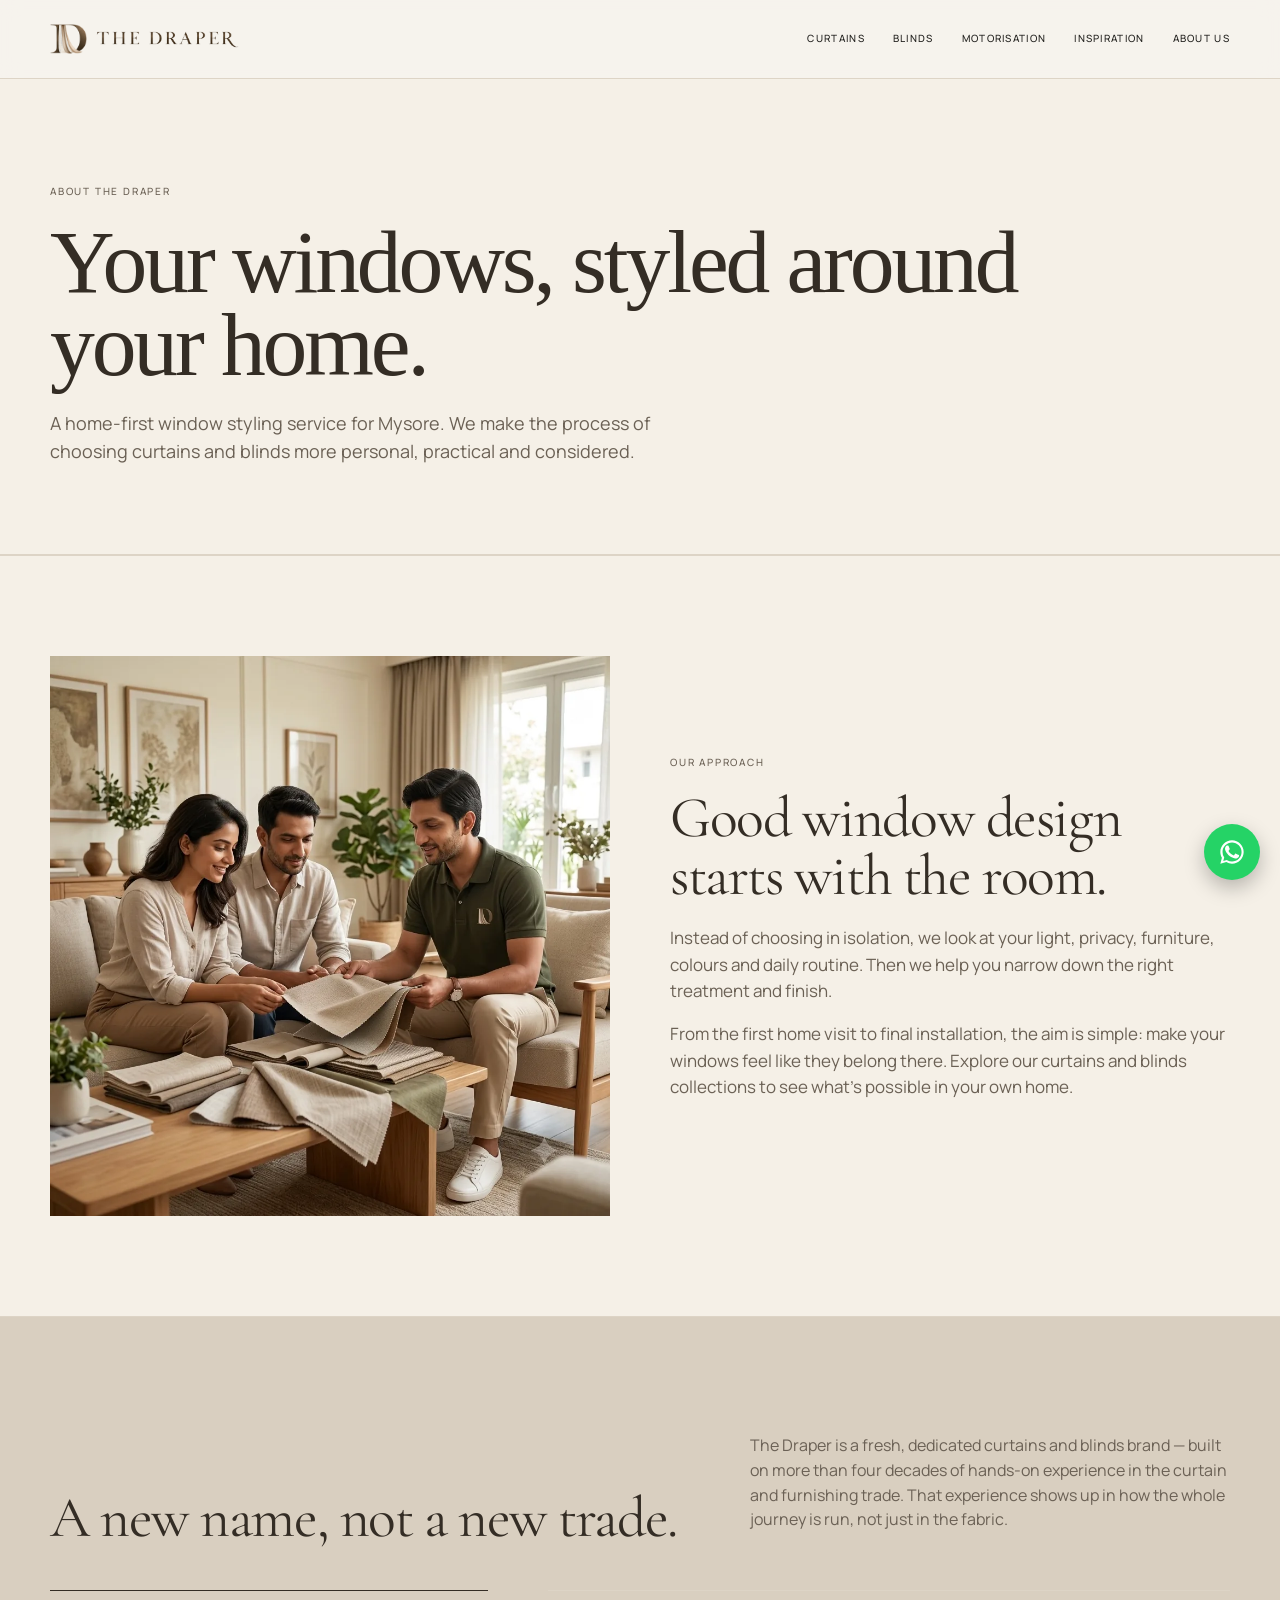
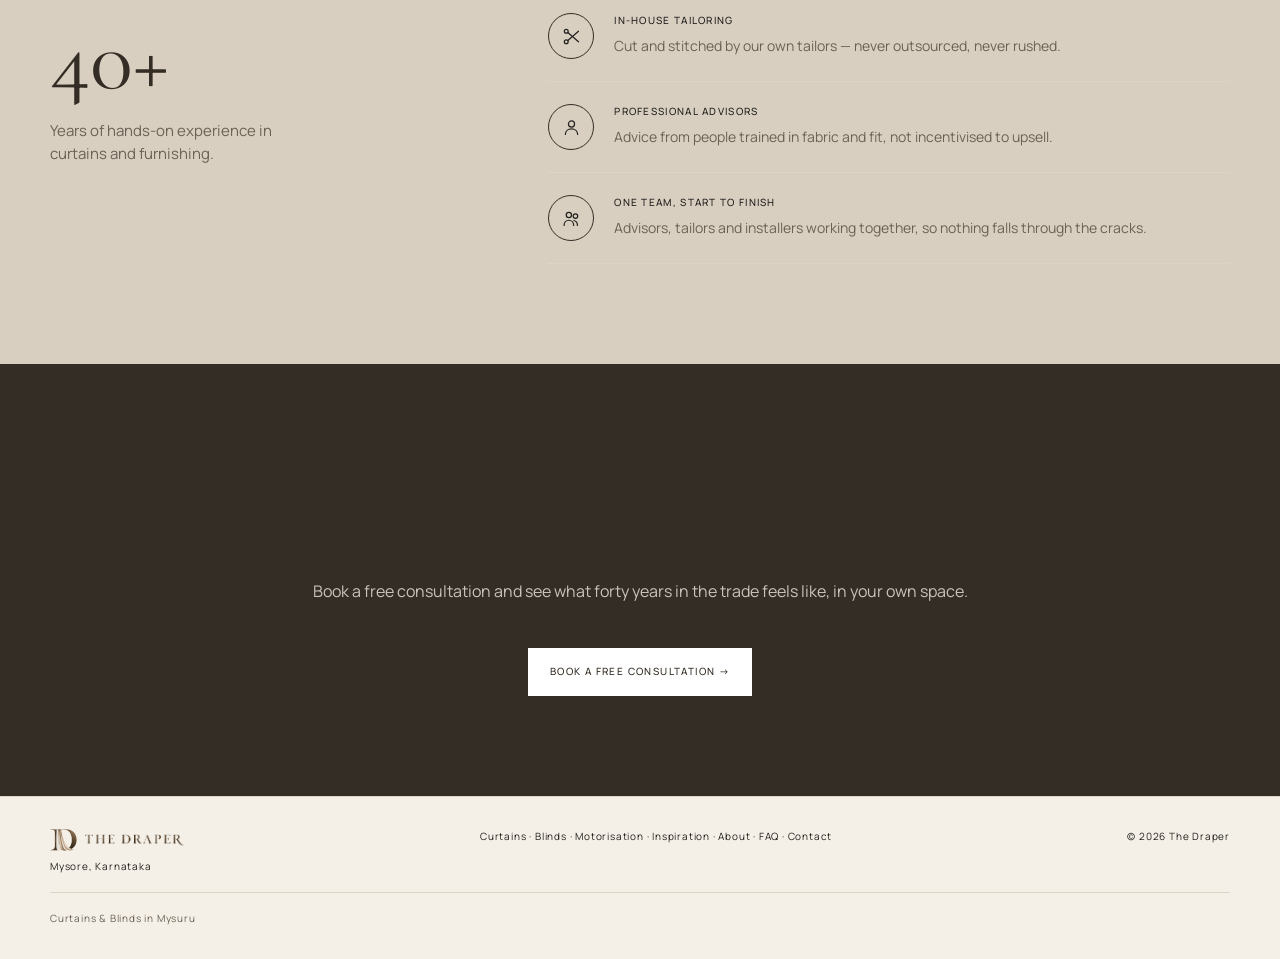
==== commit c96ce191: "Replace legacy consultation photography with THE DRAPER imagery Swap the homepage hero, four process" ====
--- a/about.html
+++ b/about.html
@@ -1 +1 @@
-<!doctype html><html lang="en"><head><meta charset="utf-8"><meta name="viewport" content="width=device-width,initial-scale=1"><link rel="icon" type="image/png" href="images/favicon.png"><title>About The Draper — Mysore's Made-to-Measure Curtains & Blinds Specialist</title><meta name="description" content="Meet The Draper, Mysore's made-to-measure curtains and blinds specialist: home consultation, measuring and professional installation."><link rel="canonical" href="https://thedraper.netlify.app/about"><meta property="og:type" content="website"><meta property="og:title" content="About The Draper — Mysore's Made-to-Measure Curtains & Blinds Specialist"><meta property="og:description" content="Meet The Draper, Mysore's made-to-measure curtains and blinds specialist: home consultation, measuring and professional installation."><meta property="og:url" content="https://thedraper.netlify.app/about"><meta property="og:image" content="https://thedraper.netlify.app/images/consultation-swatch-table.jpg"><meta name="twitter:card" content="summary_large_image"><meta name="twitter:title" content="About The Draper — Mysore's Made-to-Measure Curtains & Blinds Specialist"><meta name="twitter:description" content="Meet The Draper, Mysore's made-to-measure curtains and blinds specialist: home consultation, measuring and professional installation."><meta name="twitter:image" content="https://thedraper.netlify.app/images/consultation-swatch-table.jpg"><link rel="preconnect" href="https://fonts.googleapis.com"><link rel="preconnect" href="https://fonts.gstatic.com" crossorigin><link href="https://fonts.googleapis.com/css2?family=Cormorant+Garamond:wght@400;500;600&family=Manrope:wght@300;400;500;600&display=swap" rel="stylesheet"><link rel="stylesheet" href="style.css"><script type="application/ld+json">{"@context":"https://schema.org","@type":"HomeAndConstructionBusiness","name":"The Draper","description":"Made-to-measure curtains, blinds and window coverings for homes in Mysuru.","telephone":"+919886224170","address":{"@type":"PostalAddress","addressLocality":"Mysuru","addressRegion":"Karnataka","addressCountry":"IN"},"priceRange":"₹₹","areaServed":{"@type":"City","name":"Mysuru","containedInPlace":{"@type":"AdministrativeArea","name":"Karnataka"}},"url":"https://thedraper.netlify.app/","serviceType":["Curtains","Blinds","Motorisation"]}</script></head><body><header><div class="container nav"><a class="logo" href="index.html"><img class="logo-mark" src="images/logo-icon.png" alt="" width="37" height="30"><img class="logo-word" src="images/logo-wordmark.png" alt="The Draper" width="143" height="17"></a><nav class="navlinks"><a href="curtains.html">CURTAINS</a><a href="blinds.html">BLINDS</a><a href="motorisation.html">MOTORISATION</a><a href="inspiration.html">INSPIRATION</a><a href="about.html">ABOUT US</a></nav><button class="menu" aria-label="Open menu" aria-expanded="false">☰</button></div><nav class="mobile-nav" aria-label="Mobile navigation"><a href="index.html">HOME</a><a href="curtains.html">CURTAINS</a><a href="blinds.html">BLINDS</a><a href="motorisation.html">MOTORISATION</a><a href="inspiration.html">INSPIRATION</a><a href="about.html">ABOUT US</a><a href="contact.html">CONTACT</a></nav></header><main><section class="pagehero"><div class="container"><div class="eyebrow">About The Draper</div><h1>Your windows, styled around your home.</h1><p>A home-first window styling service for Mysore. We make the process of choosing curtains and blinds more personal, practical and considered.</p></div></section><section class="section"><div class="container feature"><picture><source srcset="images/consultation-swatch-table.webp" type="image/webp"><img src="images/consultation-swatch-table.jpg" width="1536" height="1024" alt="The Draper consultant showing fabric samples to a couple at home"></picture><div class="feature-copy"><div class="eyebrow">Our approach</div><h2>Good window design starts with the room.</h2><p>Instead of choosing in isolation, we look at your light, privacy, furniture, colours and daily routine. Then we help you narrow down the right treatment and finish.</p><p>From the first home visit to final installation, the aim is simple: make your windows feel like they belong there. Explore our <a href="curtains.html">curtains</a> and <a href="blinds.html">blinds</a> collections to see what's possible in your own home.</p></div></div></section><section class="section trust"><div class="container"><div class="section-head"><h2>A new name, not a new trade.</h2><p class="section-intro">The Draper is a fresh, dedicated curtains and blinds brand — built on more than four decades of hands-on experience in the curtain and furnishing trade. That experience shows up in how the whole journey is run, not just in the fabric.</p></div><div class="trust-layout"><div class="trust-stat"><div class="trust-stat-num">40+</div><div class="trust-stat-label">Years of hands-on experience in curtains and furnishing.</div></div><div class="trust-list"><div class="trust-row"><div class="trust-icon"><svg viewBox="0 0 24 24" fill="none" stroke="currentColor" stroke-width="1.4" stroke-linecap="round" stroke-linejoin="round"><circle cx="6" cy="6" r="2.2"/><circle cx="6" cy="18" r="2.2"/><line x1="7.8" y1="7.4" x2="20" y2="18"/><line x1="7.8" y1="16.6" x2="20" y2="6"/></svg></div><div><b>IN-HOUSE TAILORING</b><span>Cut and stitched by our own tailors — never outsourced, never rushed.</span></div></div><div class="trust-row"><div class="trust-icon"><svg viewBox="0 0 24 24" fill="none" stroke="currentColor" stroke-width="1.4" stroke-linecap="round" stroke-linejoin="round"><circle cx="12" cy="8" r="3.5"/><path d="M5 20c0-4 3-6.5 7-6.5s7 2.5 7 6.5"/></svg></div><div><b>PROFESSIONAL ADVISORS</b><span>Advice from people trained in fabric and fit, not incentivised to upsell.</span></div></div><div class="trust-row"><div class="trust-icon"><svg viewBox="0 0 24 24" fill="none" stroke="currentColor" stroke-width="1.4" stroke-linecap="round" stroke-linejoin="round"><circle cx="9" cy="8" r="3"/><circle cx="16.5" cy="9.2" r="2.6"/><path d="M3.5 20c0-3.5 2.5-6 5.5-6s5.5 2.5 5.5 6"/><path d="M14.7 14.3c2.4.5 4.1 2.5 4.1 5.7"/></svg></div><div><b>ONE TEAM, START TO FINISH</b><span>Advisors, tailors and installers working together, so nothing falls through the cracks.</span></div></div></div></div></div></section><section class="cta"><h2>Bring that experience home.</h2><p>Book a free consultation and see what forty years in the trade feels like, in your own space.</p><a class="btn" href="contact.html">BOOK A FREE CONSULTATION →</a></section></main><footer><div class="container footerrow"><div><div class="footer-brand"><img class="logo-mark" src="images/logo-icon.png" alt="" width="27" height="22"><img class="logo-word" src="images/logo-wordmark.png" alt="The Draper" width="101" height="12"></div>Mysore, Karnataka</div><div><a href="curtains.html">Curtains</a> · <a href="blinds.html">Blinds</a> · <a href="motorisation.html">Motorisation</a> · <a href="inspiration.html">Inspiration</a> · <a href="about.html">About</a> · <a href="faq.html">FAQ</a> · <a href="contact.html">Contact</a></div><div>© 2026 The Draper</div></div><div class="container footer-local"><a href="curtain-blinds-mysore.html">Curtains &amp; Blinds in Mysuru</a></div></footer><a class="whatsapp" href="https://wa.me/919886224170?text=Hi%20The%20Draper%2C%20I%27d%20like%20to%20book%20a%20home%20visit." target="_blank" rel="noopener" aria-label="Chat with The Draper on WhatsApp"><svg viewBox="0 0 24 24" fill="#fff" aria-hidden="true"><path d="M17.472 14.382c-.297-.149-1.758-.867-2.03-.967-.273-.099-.471-.148-.67.15-.197.297-.767.966-.94 1.164-.173.199-.347.223-.644.075-.297-.15-1.255-.463-2.39-1.475-.883-.788-1.48-1.761-1.653-2.059-.173-.297-.018-.458.13-.606.134-.133.298-.347.446-.52.149-.174.198-.298.298-.497.099-.198.05-.371-.025-.52-.075-.149-.669-1.612-.916-2.207-.242-.579-.487-.5-.669-.51-.173-.008-.371-.01-.57-.01-.198 0-.52.074-.792.372-.272.297-1.04 1.016-1.04 2.479 0 1.462 1.065 2.875 1.213 3.074.149.198 2.096 3.2 5.077 4.487.709.306 1.262.489 1.694.625.712.227 1.36.195 1.871.118.571-.085 1.758-.719 2.006-1.413.248-.694.248-1.289.173-1.413-.074-.124-.272-.198-.57-.347z"/><path d="M12.001 2c-5.514 0-10 4.486-10 10 0 1.764.464 3.49 1.345 5.007L2 22l5.117-1.334A9.953 9.953 0 0012 22c5.514 0 10-4.486 10-10S17.515 2 12.001 2zm0 18.15a8.13 8.13 0 01-4.144-1.14l-.297-.176-3.037.792.812-2.958-.192-.304a8.14 8.14 0 01-1.243-4.364c0-4.494 3.656-8.15 8.151-8.15 4.494 0 8.15 3.656 8.15 8.15 0 4.495-3.656 8.15-8.15 8.15z"/></svg></a><script src="script.js"></script></body></html>+<!doctype html><html lang="en"><head><meta charset="utf-8"><meta name="viewport" content="width=device-width,initial-scale=1"><link rel="icon" type="image/png" href="images/favicon.png"><title>About The Draper — Mysore's Made-to-Measure Curtains & Blinds Specialist</title><meta name="description" content="Meet The Draper, Mysore's made-to-measure curtains and blinds specialist: home consultation, measuring and professional installation."><link rel="canonical" href="https://thedraper.netlify.app/about"><meta property="og:type" content="website"><meta property="og:title" content="About The Draper — Mysore's Made-to-Measure Curtains & Blinds Specialist"><meta property="og:description" content="Meet The Draper, Mysore's made-to-measure curtains and blinds specialist: home consultation, measuring and professional installation."><meta property="og:url" content="https://thedraper.netlify.app/about"><meta property="og:image" content="https://thedraper.netlify.app/images/the-draper-consultation.jpg"><meta name="twitter:card" content="summary_large_image"><meta name="twitter:title" content="About The Draper — Mysore's Made-to-Measure Curtains & Blinds Specialist"><meta name="twitter:description" content="Meet The Draper, Mysore's made-to-measure curtains and blinds specialist: home consultation, measuring and professional installation."><meta name="twitter:image" content="https://thedraper.netlify.app/images/the-draper-consultation.jpg"><link rel="preconnect" href="https://fonts.googleapis.com"><link rel="preconnect" href="https://fonts.gstatic.com" crossorigin><link href="https://fonts.googleapis.com/css2?family=Cormorant+Garamond:wght@400;500;600&family=Manrope:wght@300;400;500;600&display=swap" rel="stylesheet"><link rel="stylesheet" href="style.css"><script type="application/ld+json">{"@context":"https://schema.org","@type":"HomeAndConstructionBusiness","name":"The Draper","description":"Made-to-measure curtains, blinds and window coverings for homes in Mysuru.","telephone":"+919886224170","address":{"@type":"PostalAddress","addressLocality":"Mysuru","addressRegion":"Karnataka","addressCountry":"IN"},"priceRange":"₹₹","areaServed":{"@type":"City","name":"Mysuru","containedInPlace":{"@type":"AdministrativeArea","name":"Karnataka"}},"url":"https://thedraper.netlify.app/","serviceType":["Curtains","Blinds","Motorisation"]}</script></head><body><header><div class="container nav"><a class="logo" href="index.html"><img class="logo-mark" src="images/logo-icon.png" alt="" width="37" height="30"><img class="logo-word" src="images/logo-wordmark.png" alt="The Draper" width="143" height="17"></a><nav class="navlinks"><a href="curtains.html">CURTAINS</a><a href="blinds.html">BLINDS</a><a href="motorisation.html">MOTORISATION</a><a href="inspiration.html">INSPIRATION</a><a href="about.html">ABOUT US</a></nav><button class="menu" aria-label="Open menu" aria-expanded="false">☰</button></div><nav class="mobile-nav" aria-label="Mobile navigation"><a href="index.html">HOME</a><a href="curtains.html">CURTAINS</a><a href="blinds.html">BLINDS</a><a href="motorisation.html">MOTORISATION</a><a href="inspiration.html">INSPIRATION</a><a href="about.html">ABOUT US</a><a href="contact.html">CONTACT</a></nav></header><main><section class="pagehero"><div class="container"><div class="eyebrow">About The Draper</div><h1>Your windows, styled around your home.</h1><p>A home-first window styling service for Mysore. We make the process of choosing curtains and blinds more personal, practical and considered.</p></div></section><section class="section"><div class="container feature"><picture><source srcset="images/the-draper-consultation.webp" type="image/webp"><img src="images/the-draper-consultation.jpg" width="1024" height="1024" alt="The Draper advisor showing fabric samples to a couple at home"></picture><div class="feature-copy"><div class="eyebrow">Our approach</div><h2>Good window design starts with the room.</h2><p>Instead of choosing in isolation, we look at your light, privacy, furniture, colours and daily routine. Then we help you narrow down the right treatment and finish.</p><p>From the first home visit to final installation, the aim is simple: make your windows feel like they belong there. Explore our <a href="curtains.html">curtains</a> and <a href="blinds.html">blinds</a> collections to see what's possible in your own home.</p></div></div></section><section class="section trust"><div class="container"><div class="section-head"><h2>A new name, not a new trade.</h2><p class="section-intro">The Draper is a fresh, dedicated curtains and blinds brand — built on more than four decades of hands-on experience in the curtain and furnishing trade. That experience shows up in how the whole journey is run, not just in the fabric.</p></div><div class="trust-layout"><div class="trust-stat"><div class="trust-stat-num">40+</div><div class="trust-stat-label">Years of hands-on experience in curtains and furnishing.</div></div><div class="trust-list"><div class="trust-row"><div class="trust-icon"><svg viewBox="0 0 24 24" fill="none" stroke="currentColor" stroke-width="1.4" stroke-linecap="round" stroke-linejoin="round"><circle cx="6" cy="6" r="2.2"/><circle cx="6" cy="18" r="2.2"/><line x1="7.8" y1="7.4" x2="20" y2="18"/><line x1="7.8" y1="16.6" x2="20" y2="6"/></svg></div><div><b>IN-HOUSE TAILORING</b><span>Cut and stitched by our own tailors — never outsourced, never rushed.</span></div></div><div class="trust-row"><div class="trust-icon"><svg viewBox="0 0 24 24" fill="none" stroke="currentColor" stroke-width="1.4" stroke-linecap="round" stroke-linejoin="round"><circle cx="12" cy="8" r="3.5"/><path d="M5 20c0-4 3-6.5 7-6.5s7 2.5 7 6.5"/></svg></div><div><b>PROFESSIONAL ADVISORS</b><span>Advice from people trained in fabric and fit, not incentivised to upsell.</span></div></div><div class="trust-row"><div class="trust-icon"><svg viewBox="0 0 24 24" fill="none" stroke="currentColor" stroke-width="1.4" stroke-linecap="round" stroke-linejoin="round"><circle cx="9" cy="8" r="3"/><circle cx="16.5" cy="9.2" r="2.6"/><path d="M3.5 20c0-3.5 2.5-6 5.5-6s5.5 2.5 5.5 6"/><path d="M14.7 14.3c2.4.5 4.1 2.5 4.1 5.7"/></svg></div><div><b>ONE TEAM, START TO FINISH</b><span>Advisors, tailors and installers working together, so nothing falls through the cracks.</span></div></div></div></div></div></section><section class="cta"><h2>Bring that experience home.</h2><p>Book a free consultation and see what forty years in the trade feels like, in your own space.</p><a class="btn" href="contact.html">BOOK A FREE CONSULTATION →</a></section></main><footer><div class="container footerrow"><div><div class="footer-brand"><img class="logo-mark" src="images/logo-icon.png" alt="" width="27" height="22"><img class="logo-word" src="images/logo-wordmark.png" alt="The Draper" width="101" height="12"></div>Mysore, Karnataka</div><div><a href="curtains.html">Curtains</a> · <a href="blinds.html">Blinds</a> · <a href="motorisation.html">Motorisation</a> · <a href="inspiration.html">Inspiration</a> · <a href="about.html">About</a> · <a href="faq.html">FAQ</a> · <a href="contact.html">Contact</a></div><div>© 2026 The Draper</div></div><div class="container footer-local"><a href="curtain-blinds-mysore.html">Curtains &amp; Blinds in Mysuru</a></div></footer><a class="whatsapp" href="https://wa.me/919886224170?text=Hi%20The%20Draper%2C%20I%27d%20like%20to%20book%20a%20home%20visit." target="_blank" rel="noopener" aria-label="Chat with The Draper on WhatsApp"><svg viewBox="0 0 24 24" fill="#fff" aria-hidden="true"><path d="M17.472 14.382c-.297-.149-1.758-.867-2.03-.967-.273-.099-.471-.148-.67.15-.197.297-.767.966-.94 1.164-.173.199-.347.223-.644.075-.297-.15-1.255-.463-2.39-1.475-.883-.788-1.48-1.761-1.653-2.059-.173-.297-.018-.458.13-.606.134-.133.298-.347.446-.52.149-.174.198-.298.298-.497.099-.198.05-.371-.025-.52-.075-.149-.669-1.612-.916-2.207-.242-.579-.487-.5-.669-.51-.173-.008-.371-.01-.57-.01-.198 0-.52.074-.792.372-.272.297-1.04 1.016-1.04 2.479 0 1.462 1.065 2.875 1.213 3.074.149.198 2.096 3.2 5.077 4.487.709.306 1.262.489 1.694.625.712.227 1.36.195 1.871.118.571-.085 1.758-.719 2.006-1.413.248-.694.248-1.289.173-1.413-.074-.124-.272-.198-.57-.347z"/><path d="M12.001 2c-5.514 0-10 4.486-10 10 0 1.764.464 3.49 1.345 5.007L2 22l5.117-1.334A9.953 9.953 0 0012 22c5.514 0 10-4.486 10-10S17.515 2 12.001 2zm0 18.15a8.13 8.13 0 01-4.144-1.14l-.297-.176-3.037.792.812-2.958-.192-.304a8.14 8.14 0 01-1.243-4.364c0-4.494 3.656-8.15 8.151-8.15 4.494 0 8.15 3.656 8.15 8.15 0 4.495-3.656 8.15-8.15 8.15z"/></svg></a><script src="script.js"></script></body></html>
--- a/style.css
+++ b/style.css
@@ -1,9 +1,9 @@
 :root{--paper:#f5f0e7;--warm:#d9cfc0;--sand:#b7a796;--ink:#342d25;--charcoal:#22211e;--muted:#6b6155;--line:#ddd4c6;--white:#faf7f1;--olive:#45483a;--brass:#9b7b52;--font-display:'Cormorant Garamond',Georgia,'Times New Roman',serif;--font-sans:'Manrope',Arial,Helvetica,sans-serif}
 *{box-sizing:border-box}html{scroll-behavior:smooth}body{margin:0;background:var(--paper);color:var(--charcoal);font-family:var(--font-sans);line-height:1.55}a{color:inherit;text-decoration:none}img{display:block;width:100%;height:auto;object-fit:cover}button,.btn,input,select,textarea{font:inherit}.container{width:min(1180px,calc(100% - 48px));margin:auto}
 header{position:sticky;top:0;z-index:50;background:rgba(246,243,237,.94);backdrop-filter:blur(10px);border-bottom:1px solid var(--line)}.nav{height:78px;display:flex;align-items:center;justify-content:space-between}.logo{display:flex;align-items:center;gap:9px}.logo .logo-mark{height:30px;width:auto;display:block}.logo .logo-word{height:17px;width:auto;display:block}.navlinks{display:flex;gap:28px;font-size:10px;letter-spacing:.13em;font-weight:500}.navlinks a:hover{color:var(--olive);opacity:1}.menu{display:none;border:0;background:transparent;font-size:24px;padding:10px;margin:-10px;line-height:1}.mobile-nav{display:none}
-.hero{min-height:calc(100vh - 78px);display:grid;grid-template-columns:1fr 1fr}.hero-copy{display:flex;flex-direction:column;justify-content:center;padding:90px 70px 90px 0}.eyebrow{font-size:10px;letter-spacing:.18em;text-transform:uppercase;color:var(--muted);font-weight:500;margin-bottom:20px}.hero h1,.pagehero h1,.section h2,.feature-copy h2,.cta h2{font-family:var(--font-display);font-weight:400;color:var(--ink)}.hero h1{font-size:clamp(52px,6.5vw,92px);line-height:.94;margin:0 0 28px;letter-spacing:-.035em}.lead{font-size:18px;color:var(--muted);max-width:550px}.btn{display:inline-flex;align-items:center;justify-content:center;width:max-content;padding:15px 21px;background:var(--ink);color:#fff;font-size:10px;font-weight:500;letter-spacing:.14em;margin-top:28px;border:1px solid var(--ink);transition:.2s}.btn:hover{background:transparent;color:var(--olive);border-color:var(--olive)}.btn.light{background:#fff;color:var(--ink);border-color:#fff}.btn.light:hover{background:transparent;color:#fff}.hero-img{min-height:620px;position:relative}.hero-img img{height:100%;min-height:620px}.hero-badge{position:absolute;left:24px;bottom:24px;right:24px;background:rgba(20,18,15,.5);backdrop-filter:blur(14px) saturate(160%);-webkit-backdrop-filter:blur(14px) saturate(160%);padding:18px 20px;display:flex;align-items:center;gap:14px;border:1px solid rgba(255,255,255,.16);box-shadow:0 12px 30px rgba(0,0,0,.22)}.hero-badge-num{font-family:var(--font-display);font-size:26px;line-height:1;white-space:nowrap;color:#fff}.hero-badge-text{font-size:12px;color:rgba(255,255,255,.85);line-height:1.35}
+.hero{min-height:calc(100vh - 78px);display:grid;grid-template-columns:1fr 1fr}.hero-copy{display:flex;flex-direction:column;justify-content:center;padding:90px 70px 90px 0}.eyebrow{font-size:10px;letter-spacing:.18em;text-transform:uppercase;color:var(--muted);font-weight:500;margin-bottom:20px}.hero h1,.pagehero h1{font-family:Georgia,'Times New Roman',serif;font-weight:400;color:var(--ink)}.section h2,.feature-copy h2,.cta h2{font-family:var(--font-display);font-weight:400;color:var(--ink)}.hero h1{font-size:clamp(52px,6.5vw,92px);line-height:.94;margin:0 0 28px;letter-spacing:-.035em}.lead{font-size:18px;color:var(--muted);max-width:550px}.btn{display:inline-flex;align-items:center;justify-content:center;width:max-content;padding:15px 21px;background:var(--ink);color:#fff;font-size:10px;font-weight:500;letter-spacing:.14em;margin-top:28px;border:1px solid var(--ink);transition:.2s}.btn:hover{background:transparent;color:var(--olive);border-color:var(--olive)}.btn.light{background:#fff;color:var(--ink);border-color:#fff}.btn.light:hover{background:transparent;color:#fff}.hero-img{min-height:620px;position:relative}.hero-img img{height:100%;min-height:620px}.hero-badge{position:absolute;left:24px;bottom:24px;right:24px;background:rgba(20,18,15,.5);backdrop-filter:blur(14px) saturate(160%);-webkit-backdrop-filter:blur(14px) saturate(160%);padding:18px 20px;display:flex;align-items:center;gap:14px;border:1px solid rgba(255,255,255,.16);box-shadow:0 12px 30px rgba(0,0,0,.22)}.hero-badge-num{font-family:var(--font-display);font-size:26px;line-height:1;white-space:nowrap;color:#fff}.hero-badge-text{font-size:12px;color:rgba(255,255,255,.85);line-height:1.35}
 .section{padding:100px 0;border-top:1px solid var(--line)}.section-head{display:flex;justify-content:space-between;align-items:end;gap:40px;margin-bottom:42px}.section h2{font-size:clamp(38px,4.5vw,60px);line-height:1.02;margin:0;letter-spacing:-.025em}.section-intro{max-width:480px;color:var(--muted)}.section-intro .lede{color:var(--ink);font-weight:700;font-size:17px;margin:0 0 12px}.section-intro p{margin:0 0 12px}.section-intro p:last-of-type{margin-bottom:0}.cards{display:grid;grid-template-columns:repeat(3,1fr);gap:18px}.card{background:var(--white);border:1px solid var(--line);transition:transform .2s,box-shadow .2s}.card:hover{transform:translateY(-3px);box-shadow:0 15px 35px #0000000c}.card img{aspect-ratio:4/3}.card-body{padding:25px}.card h3{font-family:var(--font-sans);font-size:26px;font-weight:500;margin:0 0 8px}.card p{color:var(--muted);margin:0}.card p+p{margin-top:10px;font-size:13px;letter-spacing:.02em}
-.number-grid{display:grid;grid-template-columns:repeat(4,1fr);gap:20px}.process-list{display:flex;flex-direction:column;gap:28px}.process-photo{position:relative;border-radius:12px;overflow:hidden}.process-photo img{width:100%;height:320px;object-fit:cover;display:block}.process-overlay{position:absolute;left:0;right:0;bottom:0;padding:26px 30px;background:linear-gradient(to top,rgba(52,45,37,.88),rgba(52,45,37,0))}.process-num{display:block;font-size:12px;letter-spacing:.2em;color:var(--brass)}.process-title{font-family:var(--font-display);font-weight:400;font-size:30px;color:var(--paper);margin:6px 0 0}.process-sub{margin:8px 0 0;font-size:15px;color:rgba(244,237,228,.78)}.step{background:var(--white);border:1px solid var(--line);padding-bottom:30px}.step-media{position:relative}.step-media img{aspect-ratio:4/3;display:block}.step-body{padding:40px 26px 0}.step-body b{font-size:10px;letter-spacing:.15em;color:var(--muted)}.step-body h3{font-family:var(--font-display);font-weight:400;font-size:26px;margin:14px 0 10px;color:var(--ink)}.step-body p{color:var(--muted);margin:0}.step-body .tagline{color:var(--ink);font-weight:700;font-size:15px;margin:0 0 8px}.step-icon{position:absolute;left:22px;bottom:-24px;width:56px;height:56px;border-radius:50%;background:var(--ink);color:#fff;display:flex;align-items:center;justify-content:center;border:4px solid var(--white)}.step-icon svg{width:24px;height:24px;display:block}.trust-icon,.choice-icon{width:46px;height:46px;border-radius:50%;border:1px solid var(--ink);display:flex;align-items:center;justify-content:center;margin-bottom:16px}.trust-icon svg,.choice-icon svg{width:21px;height:21px;display:block}
+.number-grid{display:grid;grid-template-columns:repeat(4,1fr);gap:20px}.process-list{display:flex;flex-direction:column;gap:28px}.process-photo{position:relative;border-radius:12px;overflow:hidden}.process-photo img{width:100%;height:320px;object-fit:cover;object-position:top;display:block}.process-overlay{position:absolute;left:0;right:0;bottom:0;padding:26px 30px;background:linear-gradient(to top,rgba(52,45,37,.88),rgba(52,45,37,0))}.process-num{display:block;font-size:12px;letter-spacing:.2em;color:var(--brass)}.process-title{font-family:var(--font-display);font-weight:400;font-size:30px;color:var(--paper);margin:6px 0 0}.process-sub{margin:8px 0 0;font-size:15px;color:rgba(244,237,228,.78)}.step{background:var(--white);border:1px solid var(--line);padding-bottom:30px}.step-media{position:relative}.step-media img{aspect-ratio:4/3;display:block}.step-body{padding:40px 26px 0}.step-body b{font-size:10px;letter-spacing:.15em;color:var(--muted)}.step-body h3{font-family:var(--font-display);font-weight:400;font-size:26px;margin:14px 0 10px;color:var(--ink)}.step-body p{color:var(--muted);margin:0}.step-body .tagline{color:var(--ink);font-weight:700;font-size:15px;margin:0 0 8px}.step-icon{position:absolute;left:22px;bottom:-24px;width:56px;height:56px;border-radius:50%;background:var(--ink);color:#fff;display:flex;align-items:center;justify-content:center;border:4px solid var(--white)}.step-icon svg{width:24px;height:24px;display:block}.trust-icon,.choice-icon{width:46px;height:46px;border-radius:50%;border:1px solid var(--ink);display:flex;align-items:center;justify-content:center;margin-bottom:16px}.trust-icon svg,.choice-icon svg{width:21px;height:21px;display:block}
 .trust{background:var(--warm)}.trust-layout{display:grid;grid-template-columns:.9fr 1.4fr;gap:60px;margin-top:6px}.trust-stat{border-top:1px solid var(--ink);padding-top:24px}.trust-stat-num{font-family:var(--font-display);font-weight:400;font-size:clamp(60px,7vw,96px);line-height:1;margin-bottom:14px;color:var(--ink)}.trust-stat-label{color:var(--muted);font-size:15px;max-width:230px}.trust-list{display:flex;flex-direction:column}.trust-row{display:flex;gap:20px;align-items:flex-start;padding:22px 0;border-top:1px solid var(--line)}.trust-row:last-child{border-bottom:1px solid var(--line)}.trust-row .trust-icon{margin-bottom:0}.trust-row b{display:block;font-size:10px;letter-spacing:.13em;font-weight:500;margin-bottom:6px}.trust-row span{display:block;color:var(--muted);font-size:14px}.cta{background:var(--ink);color:#fff;text-align:center;padding:100px 20px}.cta h2{font-size:clamp(40px,5vw,68px);margin:0}.cta p{color:#c9c4bb}.cta .btn{background:#fff;color:var(--ink);border-color:#fff}.btn-note{display:block;font-size:11px;letter-spacing:.07em;color:var(--muted);margin-top:16px}.cta .btn-note{color:#a7a197}
 footer{padding:32px 0;border-top:1px solid var(--line);font-size:10px;letter-spacing:.08em}.footer-brand{display:flex;align-items:center;gap:7px;margin-bottom:8px}.footer-brand .logo-mark{height:22px;width:auto;display:block}.footer-brand .logo-word{height:12px;width:auto;display:block}.footerrow{display:flex;justify-content:space-between;gap:25px}.footerrow a:hover{text-decoration:underline}.footer-local{margin-top:18px;padding-top:18px;border-top:1px solid var(--line);color:var(--muted);font-size:10px}.footer-local a:hover{text-decoration:underline}.whatsapp{position:fixed;right:20px;bottom:20px;width:56px;height:56px;border-radius:50%;background:#25d366;display:flex;align-items:center;justify-content:center;z-index:40;box-shadow:0 8px 20px rgba(0,0,0,.25);transition:transform .2s}.whatsapp:hover{transform:scale(1.07)}.whatsapp svg{width:28px;height:28px;display:block}
 .pagehero{padding:105px 0 70px;border-bottom:1px solid var(--line)}.pagehero h1{font-size:clamp(52px,7vw,94px);line-height:.93;margin:0 0 24px;max-width:1000px;letter-spacing:-.035em}.pagehero p{font-size:18px;color:var(--muted);max-width:650px}.category-grid{display:grid;grid-template-columns:repeat(3,1fr);gap:18px}.category{border-top:1px solid var(--ink);padding:22px 0 30px}.category h3{font-family:var(--font-sans);font-weight:500;font-size:26px;margin:0 0 8px}.category p{color:var(--muted);margin:0}.feature{display:grid;grid-template-columns:1fr 1fr;gap:60px;align-items:center}.feature-spaced{margin-bottom:60px}.type-head{margin-bottom:30px}.type-head h3{font-family:var(--font-sans);font-weight:500;font-size:28px;margin:0 0 8px}.type-head p{color:var(--muted);margin:0}.type-head-spaced{margin-top:70px}.category-grid-4{grid-template-columns:repeat(4,1fr)}.category-grid-2{grid-template-columns:repeat(2,1fr)}.choice-grid{display:grid;grid-template-columns:repeat(2,1fr);gap:20px;border-top:1px solid var(--line);padding-top:36px}.choice-card{display:block;border:1px solid var(--line);background:var(--white);padding:30px 26px;transition:transform .2s,box-shadow .2s}a.choice-card:hover{transform:translateY(-3px);box-shadow:0 15px 35px #0000000c}.choice-card h4{font-family:var(--font-sans);font-weight:500;font-size:24px;margin:0 0 10px}.choice-card p{color:var(--muted);margin:0}.choice-card .choice-link{display:block;color:var(--ink);font-weight:700;margin-top:14px}.feature img{aspect-ratio:1/1}.feature video{width:100%;display:block;aspect-ratio:9/16;object-fit:cover;background:#000;max-height:520px;margin:0 auto}.feature-copy h2{font-size:clamp(42px,4.5vw,62px);line-height:1;margin:0 0 20px}.feature-copy h3{font-family:var(--font-sans);font-weight:500;font-size:26px;line-height:1.1;margin:0 0 10px;color:var(--ink)}.feature-copy p{color:var(--muted);font-size:17px}.sr-only{position:absolute;width:1px;height:1px;padding:0;margin:-1px;overflow:hidden;clip:rect(0,0,0,0);white-space:nowrap;border:0}.faq{max-width:850px}.faq-item{border-top:1px solid var(--line)}.faq-item:last-child{border-bottom:1px solid var(--line)}.faq-item h3{margin:0}.faq-q{display:flex;align-items:center;justify-content:space-between;gap:24px;width:100%;padding:24px 2px;background:none;border:0;text-align:left;font-family:var(--font-display);font-size:22px;line-height:1.35;color:var(--ink);cursor:pointer;-webkit-tap-highlight-color:transparent}.faq-q:focus-visible{outline:2px solid var(--ink);outline-offset:6px}.faq-icon{flex:none;position:relative;width:16px;height:16px}.faq-icon::before,.faq-icon::after{content:"";position:absolute;top:50%;left:50%;background:var(--ink);transform:translate(-50%,-50%)}.faq-icon::before{width:16px;height:1.5px}.faq-icon::after{width:1.5px;height:16px;transition:transform .25s ease}.faq-q[aria-expanded="true"] .faq-icon::after{transform:translate(-50%,-50%) scaleY(0)}.faq-a{display:grid;grid-template-rows:0fr;transition:grid-template-rows .3s ease}.faq-a.is-open{grid-template-rows:1fr}.faq-a>div{overflow:hidden}.faq-a p{margin:0 0 26px;color:var(--muted);font-size:16px;line-height:1.75;max-width:640px}.reassurance{border-top:1px solid var(--line);padding:36px 0;text-align:center}.reassurance p{margin:0;font-size:12px;letter-spacing:.12em;text-transform:uppercase;color:var(--muted)}.form{display:grid;grid-template-columns:1fr 1fr;gap:18px;max-width:900px}.field{display:flex;flex-direction:column;gap:7px}.field.full{grid-column:1/-1}.field label{font-size:10px;letter-spacing:.1em;text-transform:uppercase;font-weight:500}.field input,.field textarea,.field select{padding:14px 15px;border:1px solid var(--line);background:var(--white);color:var(--ink);outline:none}.field input:focus,.field textarea:focus,.field select:focus{border-color:var(--ink)}.field textarea{min-height:140px;resize:vertical}.form .btn{cursor:pointer}.notice{padding:18px;background:var(--warm);margin-top:18px}.articles{display:grid;grid-template-columns:repeat(3,1fr);gap:18px}.article{display:block;background:var(--white);border:1px solid var(--line);transition:transform .2s,box-shadow .2s}a.article:hover{transform:translateY(-3px);box-shadow:0 15px 35px #0000000c}.article img{aspect-ratio:16/10}.article div{padding:22px}.article h3{font-family:var(--font-sans);font-weight:500;font-size:23px;margin:0 0 8px}.article p{color:var(--muted);margin:0}.pillrow{display:flex;flex-wrap:wrap;gap:8px;margin-top:25px}.pill{border:1px solid var(--line);padding:8px 12px;font-size:10px;letter-spacing:.07em}.localbox{background:var(--warm);padding:30px;margin-top:50px}.localbox h3{font-family:var(--font-sans);font-weight:500;font-size:25px;margin:0 0 8px}.post-meta{font-size:10px;letter-spacing:.14em;text-transform:uppercase;color:var(--muted);margin-bottom:18px}.post{max-width:720px}.post .lede{font-size:19px;color:var(--ink);margin:0 0 30px}.post h2{font-family:var(--font-display);font-weight:400;font-size:32px;margin:44px 0 16px;color:var(--ink)}.post h2:first-of-type{margin-top:0}.post p{color:var(--muted);font-size:16px;line-height:1.75;margin:0 0 18px}.post ul{margin:0 0 18px;padding-left:20px;color:var(--muted);font-size:16px;line-height:1.75}.post li{margin-bottom:8px}.post-hero-img{aspect-ratio:16/9;margin-bottom:10px}.section-note{margin-top:25px;color:var(--muted)}
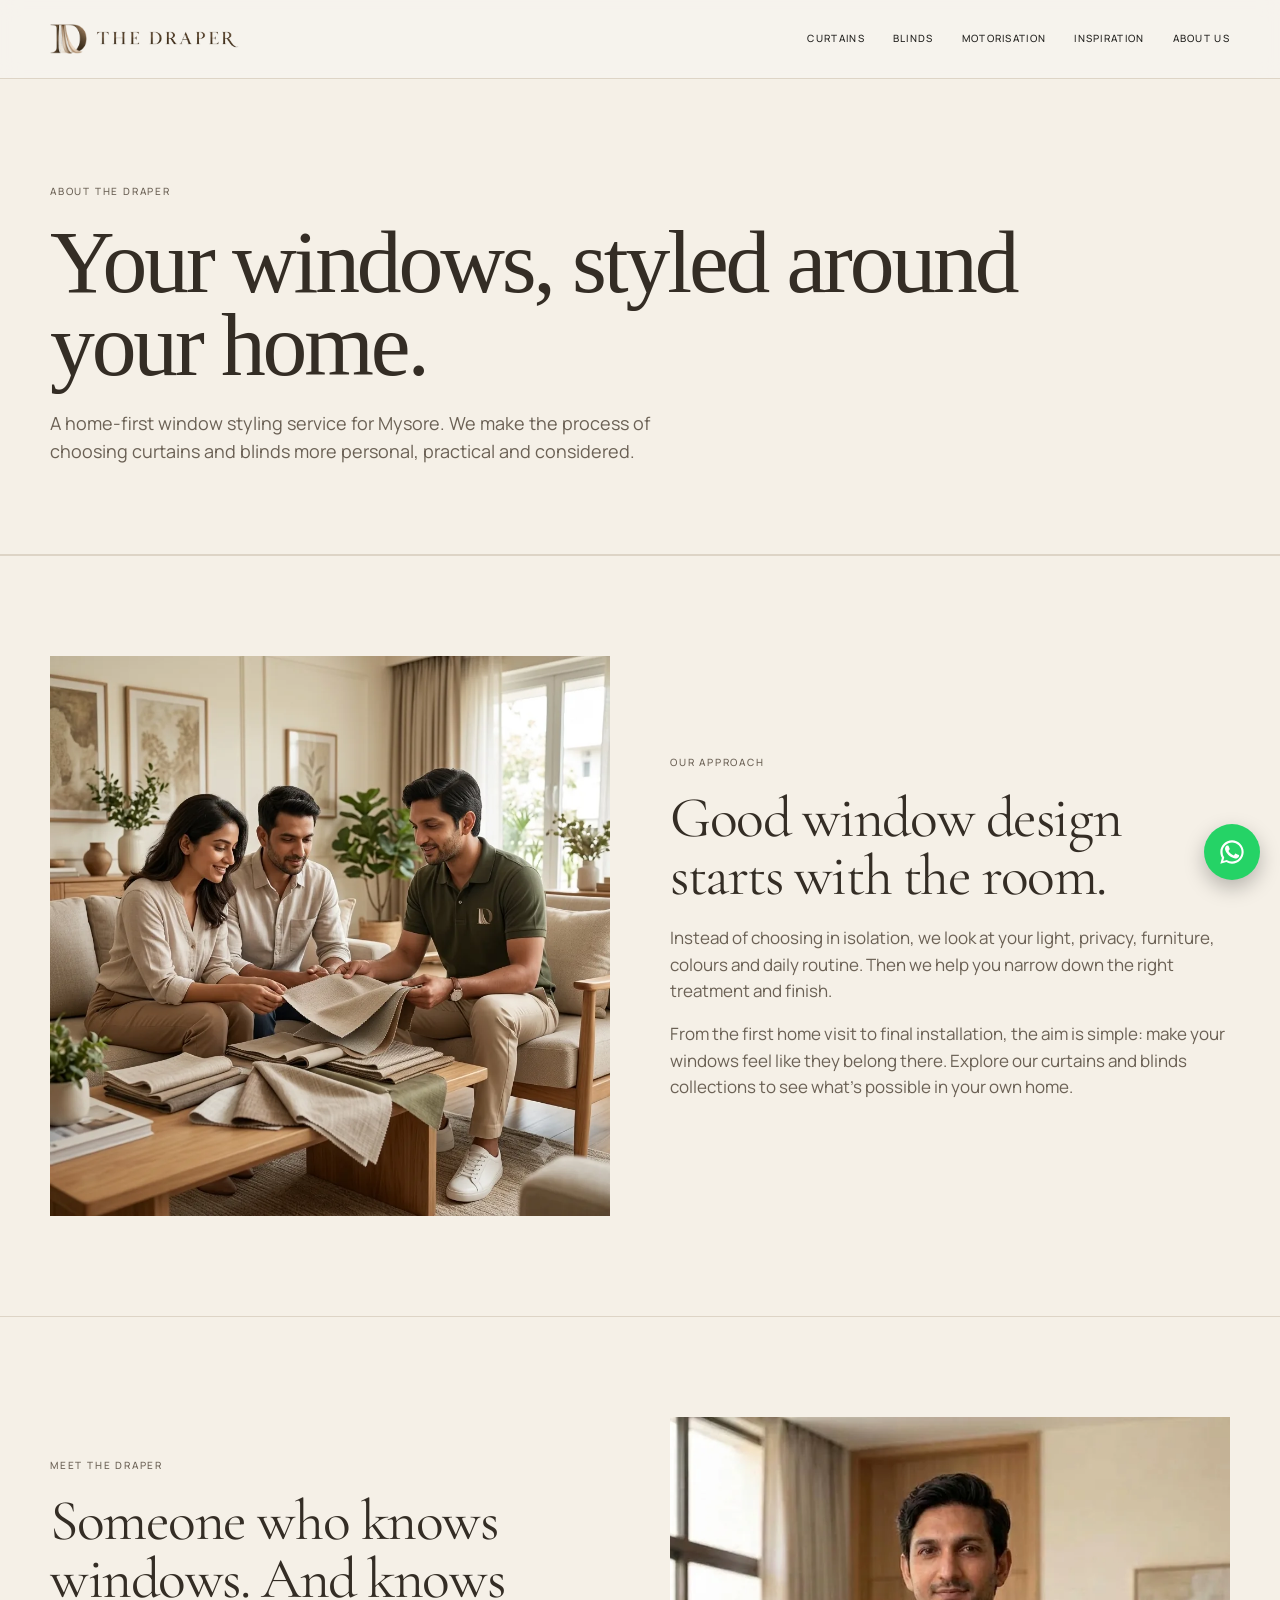
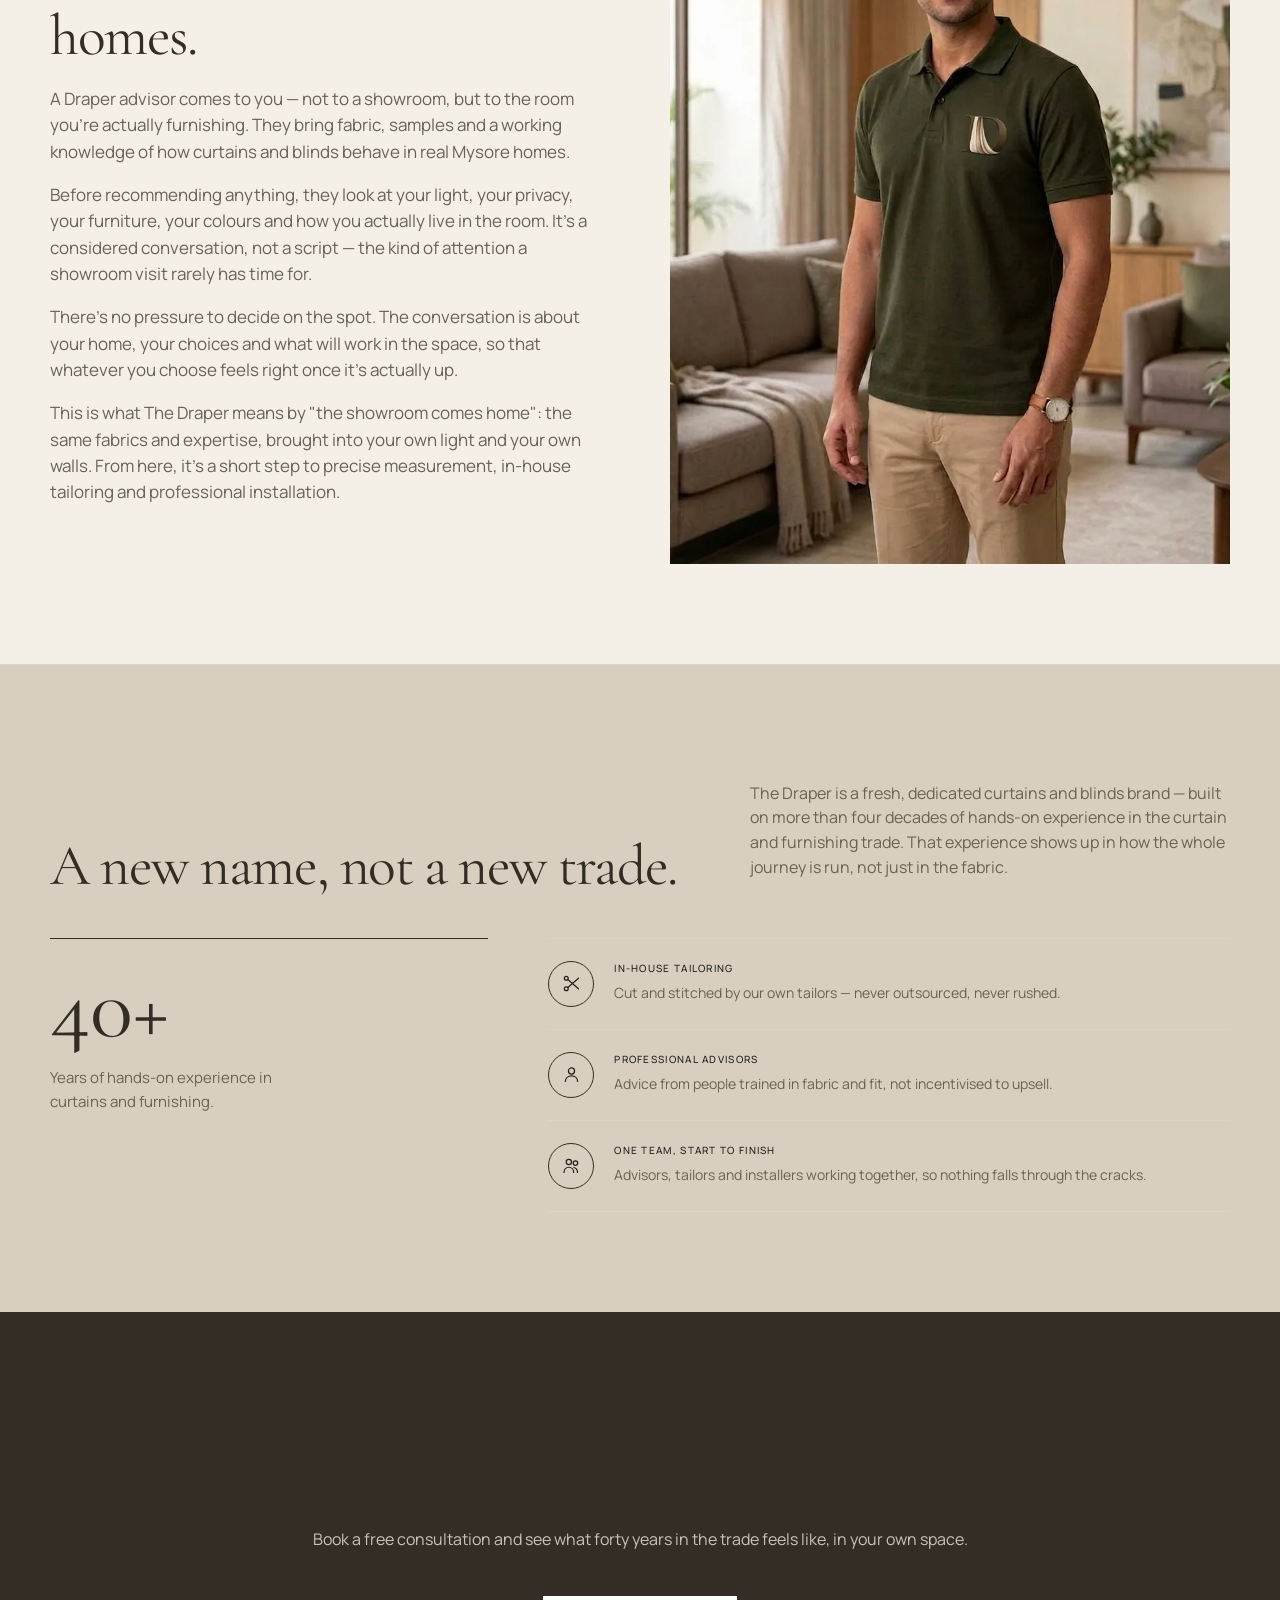
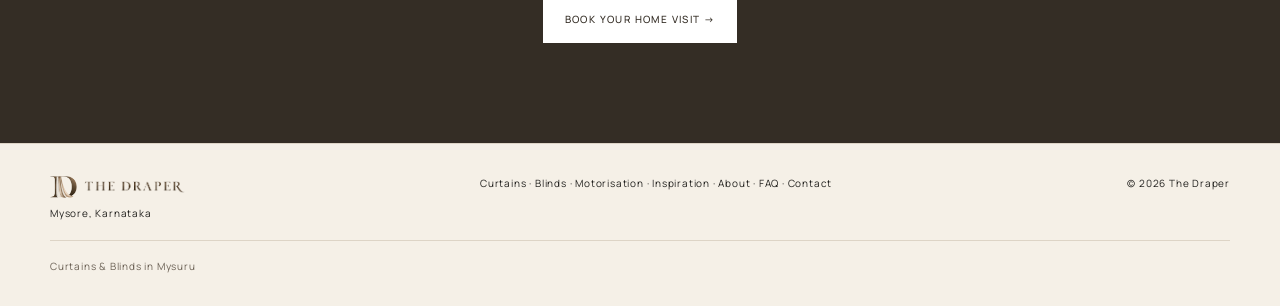
==== commit ec0d1093: "Add Meet The Draper advisor section to About page Introduces a trust-building section between the ap" ====
--- a/about.html
+++ b/about.html
@@ -1 +1 @@
-<!doctype html><html lang="en"><head><meta charset="utf-8"><meta name="viewport" content="width=device-width,initial-scale=1"><link rel="icon" type="image/png" href="images/favicon.png"><title>About The Draper — Mysore's Made-to-Measure Curtains & Blinds Specialist</title><meta name="description" content="Meet The Draper, Mysore's made-to-measure curtains and blinds specialist: home consultation, measuring and professional installation."><link rel="canonical" href="https://thedraper.netlify.app/about"><meta property="og:type" content="website"><meta property="og:title" content="About The Draper — Mysore's Made-to-Measure Curtains & Blinds Specialist"><meta property="og:description" content="Meet The Draper, Mysore's made-to-measure curtains and blinds specialist: home consultation, measuring and professional installation."><meta property="og:url" content="https://thedraper.netlify.app/about"><meta property="og:image" content="https://thedraper.netlify.app/images/the-draper-consultation.jpg"><meta name="twitter:card" content="summary_large_image"><meta name="twitter:title" content="About The Draper — Mysore's Made-to-Measure Curtains & Blinds Specialist"><meta name="twitter:description" content="Meet The Draper, Mysore's made-to-measure curtains and blinds specialist: home consultation, measuring and professional installation."><meta name="twitter:image" content="https://thedraper.netlify.app/images/the-draper-consultation.jpg"><link rel="preconnect" href="https://fonts.googleapis.com"><link rel="preconnect" href="https://fonts.gstatic.com" crossorigin><link href="https://fonts.googleapis.com/css2?family=Cormorant+Garamond:wght@400;500;600&family=Manrope:wght@300;400;500;600&display=swap" rel="stylesheet"><link rel="stylesheet" href="style.css"><script type="application/ld+json">{"@context":"https://schema.org","@type":"HomeAndConstructionBusiness","name":"The Draper","description":"Made-to-measure curtains, blinds and window coverings for homes in Mysuru.","telephone":"+919886224170","address":{"@type":"PostalAddress","addressLocality":"Mysuru","addressRegion":"Karnataka","addressCountry":"IN"},"priceRange":"₹₹","areaServed":{"@type":"City","name":"Mysuru","containedInPlace":{"@type":"AdministrativeArea","name":"Karnataka"}},"url":"https://thedraper.netlify.app/","serviceType":["Curtains","Blinds","Motorisation"]}</script></head><body><header><div class="container nav"><a class="logo" href="index.html"><img class="logo-mark" src="images/logo-icon.png" alt="" width="37" height="30"><img class="logo-word" src="images/logo-wordmark.png" alt="The Draper" width="143" height="17"></a><nav class="navlinks"><a href="curtains.html">CURTAINS</a><a href="blinds.html">BLINDS</a><a href="motorisation.html">MOTORISATION</a><a href="inspiration.html">INSPIRATION</a><a href="about.html">ABOUT US</a></nav><button class="menu" aria-label="Open menu" aria-expanded="false">☰</button></div><nav class="mobile-nav" aria-label="Mobile navigation"><a href="index.html">HOME</a><a href="curtains.html">CURTAINS</a><a href="blinds.html">BLINDS</a><a href="motorisation.html">MOTORISATION</a><a href="inspiration.html">INSPIRATION</a><a href="about.html">ABOUT US</a><a href="contact.html">CONTACT</a></nav></header><main><section class="pagehero"><div class="container"><div class="eyebrow">About The Draper</div><h1>Your windows, styled around your home.</h1><p>A home-first window styling service for Mysore. We make the process of choosing curtains and blinds more personal, practical and considered.</p></div></section><section class="section"><div class="container feature"><picture><source srcset="images/the-draper-consultation.webp" type="image/webp"><img src="images/the-draper-consultation.jpg" width="1024" height="1024" alt="The Draper advisor showing fabric samples to a couple at home"></picture><div class="feature-copy"><div class="eyebrow">Our approach</div><h2>Good window design starts with the room.</h2><p>Instead of choosing in isolation, we look at your light, privacy, furniture, colours and daily routine. Then we help you narrow down the right treatment and finish.</p><p>From the first home visit to final installation, the aim is simple: make your windows feel like they belong there. Explore our <a href="curtains.html">curtains</a> and <a href="blinds.html">blinds</a> collections to see what's possible in your own home.</p></div></div></section><section class="section trust"><div class="container"><div class="section-head"><h2>A new name, not a new trade.</h2><p class="section-intro">The Draper is a fresh, dedicated curtains and blinds brand — built on more than four decades of hands-on experience in the curtain and furnishing trade. That experience shows up in how the whole journey is run, not just in the fabric.</p></div><div class="trust-layout"><div class="trust-stat"><div class="trust-stat-num">40+</div><div class="trust-stat-label">Years of hands-on experience in curtains and furnishing.</div></div><div class="trust-list"><div class="trust-row"><div class="trust-icon"><svg viewBox="0 0 24 24" fill="none" stroke="currentColor" stroke-width="1.4" stroke-linecap="round" stroke-linejoin="round"><circle cx="6" cy="6" r="2.2"/><circle cx="6" cy="18" r="2.2"/><line x1="7.8" y1="7.4" x2="20" y2="18"/><line x1="7.8" y1="16.6" x2="20" y2="6"/></svg></div><div><b>IN-HOUSE TAILORING</b><span>Cut and stitched by our own tailors — never outsourced, never rushed.</span></div></div><div class="trust-row"><div class="trust-icon"><svg viewBox="0 0 24 24" fill="none" stroke="currentColor" stroke-width="1.4" stroke-linecap="round" stroke-linejoin="round"><circle cx="12" cy="8" r="3.5"/><path d="M5 20c0-4 3-6.5 7-6.5s7 2.5 7 6.5"/></svg></div><div><b>PROFESSIONAL ADVISORS</b><span>Advice from people trained in fabric and fit, not incentivised to upsell.</span></div></div><div class="trust-row"><div class="trust-icon"><svg viewBox="0 0 24 24" fill="none" stroke="currentColor" stroke-width="1.4" stroke-linecap="round" stroke-linejoin="round"><circle cx="9" cy="8" r="3"/><circle cx="16.5" cy="9.2" r="2.6"/><path d="M3.5 20c0-3.5 2.5-6 5.5-6s5.5 2.5 5.5 6"/><path d="M14.7 14.3c2.4.5 4.1 2.5 4.1 5.7"/></svg></div><div><b>ONE TEAM, START TO FINISH</b><span>Advisors, tailors and installers working together, so nothing falls through the cracks.</span></div></div></div></div></div></section><section class="cta"><h2>Bring that experience home.</h2><p>Book a free consultation and see what forty years in the trade feels like, in your own space.</p><a class="btn" href="contact.html">BOOK A FREE CONSULTATION →</a></section></main><footer><div class="container footerrow"><div><div class="footer-brand"><img class="logo-mark" src="images/logo-icon.png" alt="" width="27" height="22"><img class="logo-word" src="images/logo-wordmark.png" alt="The Draper" width="101" height="12"></div>Mysore, Karnataka</div><div><a href="curtains.html">Curtains</a> · <a href="blinds.html">Blinds</a> · <a href="motorisation.html">Motorisation</a> · <a href="inspiration.html">Inspiration</a> · <a href="about.html">About</a> · <a href="faq.html">FAQ</a> · <a href="contact.html">Contact</a></div><div>© 2026 The Draper</div></div><div class="container footer-local"><a href="curtain-blinds-mysore.html">Curtains &amp; Blinds in Mysuru</a></div></footer><a class="whatsapp" href="https://wa.me/919886224170?text=Hi%20The%20Draper%2C%20I%27d%20like%20to%20book%20a%20home%20visit." target="_blank" rel="noopener" aria-label="Chat with The Draper on WhatsApp"><svg viewBox="0 0 24 24" fill="#fff" aria-hidden="true"><path d="M17.472 14.382c-.297-.149-1.758-.867-2.03-.967-.273-.099-.471-.148-.67.15-.197.297-.767.966-.94 1.164-.173.199-.347.223-.644.075-.297-.15-1.255-.463-2.39-1.475-.883-.788-1.48-1.761-1.653-2.059-.173-.297-.018-.458.13-.606.134-.133.298-.347.446-.52.149-.174.198-.298.298-.497.099-.198.05-.371-.025-.52-.075-.149-.669-1.612-.916-2.207-.242-.579-.487-.5-.669-.51-.173-.008-.371-.01-.57-.01-.198 0-.52.074-.792.372-.272.297-1.04 1.016-1.04 2.479 0 1.462 1.065 2.875 1.213 3.074.149.198 2.096 3.2 5.077 4.487.709.306 1.262.489 1.694.625.712.227 1.36.195 1.871.118.571-.085 1.758-.719 2.006-1.413.248-.694.248-1.289.173-1.413-.074-.124-.272-.198-.57-.347z"/><path d="M12.001 2c-5.514 0-10 4.486-10 10 0 1.764.464 3.49 1.345 5.007L2 22l5.117-1.334A9.953 9.953 0 0012 22c5.514 0 10-4.486 10-10S17.515 2 12.001 2zm0 18.15a8.13 8.13 0 01-4.144-1.14l-.297-.176-3.037.792.812-2.958-.192-.304a8.14 8.14 0 01-1.243-4.364c0-4.494 3.656-8.15 8.151-8.15 4.494 0 8.15 3.656 8.15 8.15 0 4.495-3.656 8.15-8.15 8.15z"/></svg></a><script src="script.js"></script></body></html>+<!doctype html><html lang="en"><head><meta charset="utf-8"><meta name="viewport" content="width=device-width,initial-scale=1"><link rel="icon" type="image/png" href="images/favicon.png"><title>About The Draper — Mysore's Made-to-Measure Curtains & Blinds Specialist</title><meta name="description" content="Meet The Draper, Mysore's made-to-measure curtains and blinds specialist: home consultation, measuring and professional installation."><link rel="canonical" href="https://www.thedraper.in/about"><meta property="og:type" content="website"><meta property="og:title" content="About The Draper — Mysore's Made-to-Measure Curtains & Blinds Specialist"><meta property="og:description" content="Meet The Draper, Mysore's made-to-measure curtains and blinds specialist: home consultation, measuring and professional installation."><meta property="og:url" content="https://www.thedraper.in/about"><meta property="og:image" content="https://www.thedraper.in/images/the-draper-consultation.jpg"><meta name="twitter:card" content="summary_large_image"><meta name="twitter:title" content="About The Draper — Mysore's Made-to-Measure Curtains & Blinds Specialist"><meta name="twitter:description" content="Meet The Draper, Mysore's made-to-measure curtains and blinds specialist: home consultation, measuring and professional installation."><meta name="twitter:image" content="https://www.thedraper.in/images/the-draper-consultation.jpg"><link rel="preconnect" href="https://fonts.googleapis.com"><link rel="preconnect" href="https://fonts.gstatic.com" crossorigin><link href="https://fonts.googleapis.com/css2?family=Cormorant+Garamond:wght@400;500;600&family=Manrope:wght@300;400;500;600&display=swap" rel="stylesheet"><link rel="stylesheet" href="style.css"><script type="application/ld+json">{"@context":"https://schema.org","@type":"HomeAndConstructionBusiness","name":"The Draper","description":"Made-to-measure curtains, blinds and window coverings for homes in Mysuru.","telephone":"+919886224170","address":{"@type":"PostalAddress","addressLocality":"Mysuru","addressRegion":"Karnataka","addressCountry":"IN"},"priceRange":"₹₹","areaServed":{"@type":"City","name":"Mysuru","containedInPlace":{"@type":"AdministrativeArea","name":"Karnataka"}},"url":"https://www.thedraper.in/","serviceType":["Curtains","Blinds","Motorisation"]}</script></head><body><header><div class="container nav"><a class="logo" href="index.html"><img class="logo-mark" src="images/logo-icon.png" alt="" width="37" height="30"><img class="logo-word" src="images/logo-wordmark.png" alt="The Draper" width="143" height="17"></a><nav class="navlinks"><a href="curtains.html">CURTAINS</a><a href="blinds.html">BLINDS</a><a href="motorisation.html">MOTORISATION</a><a href="inspiration.html">INSPIRATION</a><a href="about.html">ABOUT US</a></nav><button class="menu" aria-label="Open menu" aria-expanded="false">☰</button></div><nav class="mobile-nav" aria-label="Mobile navigation"><a href="index.html">HOME</a><a href="curtains.html">CURTAINS</a><a href="blinds.html">BLINDS</a><a href="motorisation.html">MOTORISATION</a><a href="inspiration.html">INSPIRATION</a><a href="about.html">ABOUT US</a><a href="contact.html">CONTACT</a></nav></header><main><section class="pagehero"><div class="container"><div class="eyebrow">About The Draper</div><h1>Your windows, styled around your home.</h1><p>A home-first window styling service for Mysore. We make the process of choosing curtains and blinds more personal, practical and considered.</p></div></section><section class="section"><div class="container feature"><picture><source srcset="images/the-draper-consultation.webp" type="image/webp"><img src="images/the-draper-consultation.jpg" width="1024" height="1024" alt="The Draper advisor showing fabric samples to a couple at home"></picture><div class="feature-copy"><div class="eyebrow">Our approach</div><h2>Good window design starts with the room.</h2><p>Instead of choosing in isolation, we look at your light, privacy, furniture, colours and daily routine. Then we help you narrow down the right treatment and finish.</p><p>From the first home visit to final installation, the aim is simple: make your windows feel like they belong there. Explore our <a href="curtains.html">curtains</a> and <a href="blinds.html">blinds</a> collections to see what's possible in your own home.</p></div></div></section><section class="section"><div class="container feature"><div class="feature-copy"><div class="eyebrow">Meet The Draper</div><h2>Someone who knows windows. And knows homes.</h2><p>A Draper advisor comes to you — not to a showroom, but to the room you're actually furnishing. They bring fabric, samples and a working knowledge of how curtains and blinds behave in real Mysore homes.</p><p>Before recommending anything, they look at your light, your privacy, your furniture, your colours and how you actually live in the room. It's a considered conversation, not a script — the kind of attention a showroom visit rarely has time for.</p><p>There's no pressure to decide on the spot. The conversation is about your home, your choices and what will work in the space, so that whatever you choose feels right once it's actually up.</p><p>This is what The Draper means by "the showroom comes home": the same fabrics and expertise, brought into your own light and your own walls. From here, it's a short step to precise measurement, in-house tailoring and professional installation.</p></div><picture><source srcset="images/the-draper-advisor.webp" type="image/webp"><img class="advisor-photo" src="images/the-draper-advisor.jpg" width="928" height="1152" loading="lazy" alt="A Draper advisor, in the brand's signature olive polo, standing in a client's living room"></picture></div></section><section class="section trust"><div class="container"><div class="section-head"><h2>A new name, not a new trade.</h2><p class="section-intro">The Draper is a fresh, dedicated curtains and blinds brand — built on more than four decades of hands-on experience in the curtain and furnishing trade. That experience shows up in how the whole journey is run, not just in the fabric.</p></div><div class="trust-layout"><div class="trust-stat"><div class="trust-stat-num">40+</div><div class="trust-stat-label">Years of hands-on experience in curtains and furnishing.</div></div><div class="trust-list"><div class="trust-row"><div class="trust-icon"><svg viewBox="0 0 24 24" fill="none" stroke="currentColor" stroke-width="1.4" stroke-linecap="round" stroke-linejoin="round"><circle cx="6" cy="6" r="2.2"/><circle cx="6" cy="18" r="2.2"/><line x1="7.8" y1="7.4" x2="20" y2="18"/><line x1="7.8" y1="16.6" x2="20" y2="6"/></svg></div><div><b>IN-HOUSE TAILORING</b><span>Cut and stitched by our own tailors — never outsourced, never rushed.</span></div></div><div class="trust-row"><div class="trust-icon"><svg viewBox="0 0 24 24" fill="none" stroke="currentColor" stroke-width="1.4" stroke-linecap="round" stroke-linejoin="round"><circle cx="12" cy="8" r="3.5"/><path d="M5 20c0-4 3-6.5 7-6.5s7 2.5 7 6.5"/></svg></div><div><b>PROFESSIONAL ADVISORS</b><span>Advice from people trained in fabric and fit, not incentivised to upsell.</span></div></div><div class="trust-row"><div class="trust-icon"><svg viewBox="0 0 24 24" fill="none" stroke="currentColor" stroke-width="1.4" stroke-linecap="round" stroke-linejoin="round"><circle cx="9" cy="8" r="3"/><circle cx="16.5" cy="9.2" r="2.6"/><path d="M3.5 20c0-3.5 2.5-6 5.5-6s5.5 2.5 5.5 6"/><path d="M14.7 14.3c2.4.5 4.1 2.5 4.1 5.7"/></svg></div><div><b>ONE TEAM, START TO FINISH</b><span>Advisors, tailors and installers working together, so nothing falls through the cracks.</span></div></div></div></div></div></section><section class="cta"><h2>Bring that experience home.</h2><p>Book a free consultation and see what forty years in the trade feels like, in your own space.</p><a class="btn" href="contact.html">BOOK YOUR HOME VISIT →</a></section></main><footer><div class="container footerrow"><div><div class="footer-brand"><img class="logo-mark" src="images/logo-icon.png" alt="" width="27" height="22"><img class="logo-word" src="images/logo-wordmark.png" alt="The Draper" width="101" height="12"></div>Mysore, Karnataka</div><div><a href="curtains.html">Curtains</a> · <a href="blinds.html">Blinds</a> · <a href="motorisation.html">Motorisation</a> · <a href="inspiration.html">Inspiration</a> · <a href="about.html">About</a> · <a href="faq.html">FAQ</a> · <a href="contact.html">Contact</a></div><div>© 2026 The Draper</div></div><div class="container footer-local"><a href="curtain-blinds-mysore.html">Curtains &amp; Blinds in Mysuru</a></div></footer><a class="whatsapp" href="https://wa.me/919886224170?text=Hi%20The%20Draper%2C%20I%27d%20like%20to%20book%20a%20home%20visit." target="_blank" rel="noopener" aria-label="Chat with The Draper on WhatsApp"><svg viewBox="0 0 24 24" fill="#fff" aria-hidden="true"><path d="M17.472 14.382c-.297-.149-1.758-.867-2.03-.967-.273-.099-.471-.148-.67.15-.197.297-.767.966-.94 1.164-.173.199-.347.223-.644.075-.297-.15-1.255-.463-2.39-1.475-.883-.788-1.48-1.761-1.653-2.059-.173-.297-.018-.458.13-.606.134-.133.298-.347.446-.52.149-.174.198-.298.298-.497.099-.198.05-.371-.025-.52-.075-.149-.669-1.612-.916-2.207-.242-.579-.487-.5-.669-.51-.173-.008-.371-.01-.57-.01-.198 0-.52.074-.792.372-.272.297-1.04 1.016-1.04 2.479 0 1.462 1.065 2.875 1.213 3.074.149.198 2.096 3.2 5.077 4.487.709.306 1.262.489 1.694.625.712.227 1.36.195 1.871.118.571-.085 1.758-.719 2.006-1.413.248-.694.248-1.289.173-1.413-.074-.124-.272-.198-.57-.347z"/><path d="M12.001 2c-5.514 0-10 4.486-10 10 0 1.764.464 3.49 1.345 5.007L2 22l5.117-1.334A9.953 9.953 0 0012 22c5.514 0 10-4.486 10-10S17.515 2 12.001 2zm0 18.15a8.13 8.13 0 01-4.144-1.14l-.297-.176-3.037.792.812-2.958-.192-.304a8.14 8.14 0 01-1.243-4.364c0-4.494 3.656-8.15 8.151-8.15 4.494 0 8.15 3.656 8.15 8.15 0 4.495-3.656 8.15-8.15 8.15z"/></svg></a><script src="script.js"></script></body></html>
--- a/style.css
+++ b/style.css
@@ -1,10 +1,10 @@
 :root{--paper:#f5f0e7;--warm:#d9cfc0;--sand:#b7a796;--ink:#342d25;--charcoal:#22211e;--muted:#6b6155;--line:#ddd4c6;--white:#faf7f1;--olive:#45483a;--brass:#9b7b52;--font-display:'Cormorant Garamond',Georgia,'Times New Roman',serif;--font-sans:'Manrope',Arial,Helvetica,sans-serif}
 *{box-sizing:border-box}html{scroll-behavior:smooth}body{margin:0;background:var(--paper);color:var(--charcoal);font-family:var(--font-sans);line-height:1.55}a{color:inherit;text-decoration:none}img{display:block;width:100%;height:auto;object-fit:cover}button,.btn,input,select,textarea{font:inherit}.container{width:min(1180px,calc(100% - 48px));margin:auto}
 header{position:sticky;top:0;z-index:50;background:rgba(246,243,237,.94);backdrop-filter:blur(10px);border-bottom:1px solid var(--line)}.nav{height:78px;display:flex;align-items:center;justify-content:space-between}.logo{display:flex;align-items:center;gap:9px}.logo .logo-mark{height:30px;width:auto;display:block}.logo .logo-word{height:17px;width:auto;display:block}.navlinks{display:flex;gap:28px;font-size:10px;letter-spacing:.13em;font-weight:500}.navlinks a:hover{color:var(--olive);opacity:1}.menu{display:none;border:0;background:transparent;font-size:24px;padding:10px;margin:-10px;line-height:1}.mobile-nav{display:none}
-.hero{min-height:calc(100vh - 78px);display:grid;grid-template-columns:1fr 1fr}.hero-copy{display:flex;flex-direction:column;justify-content:center;padding:90px 70px 90px 0}.eyebrow{font-size:10px;letter-spacing:.18em;text-transform:uppercase;color:var(--muted);font-weight:500;margin-bottom:20px}.hero h1,.pagehero h1{font-family:Georgia,'Times New Roman',serif;font-weight:400;color:var(--ink)}.section h2,.feature-copy h2,.cta h2{font-family:var(--font-display);font-weight:400;color:var(--ink)}.hero h1{font-size:clamp(52px,6.5vw,92px);line-height:.94;margin:0 0 28px;letter-spacing:-.035em}.lead{font-size:18px;color:var(--muted);max-width:550px}.btn{display:inline-flex;align-items:center;justify-content:center;width:max-content;padding:15px 21px;background:var(--ink);color:#fff;font-size:10px;font-weight:500;letter-spacing:.14em;margin-top:28px;border:1px solid var(--ink);transition:.2s}.btn:hover{background:transparent;color:var(--olive);border-color:var(--olive)}.btn.light{background:#fff;color:var(--ink);border-color:#fff}.btn.light:hover{background:transparent;color:#fff}.hero-img{min-height:620px;position:relative}.hero-img img{height:100%;min-height:620px}.hero-badge{position:absolute;left:24px;bottom:24px;right:24px;background:rgba(20,18,15,.5);backdrop-filter:blur(14px) saturate(160%);-webkit-backdrop-filter:blur(14px) saturate(160%);padding:18px 20px;display:flex;align-items:center;gap:14px;border:1px solid rgba(255,255,255,.16);box-shadow:0 12px 30px rgba(0,0,0,.22)}.hero-badge-num{font-family:var(--font-display);font-size:26px;line-height:1;white-space:nowrap;color:#fff}.hero-badge-text{font-size:12px;color:rgba(255,255,255,.85);line-height:1.35}
+.hero{min-height:calc(100vh - 78px);display:grid;grid-template-columns:1fr 1fr}.hero-copy{display:flex;flex-direction:column;justify-content:center;padding:90px 70px 90px 0}.eyebrow{font-size:10px;letter-spacing:.18em;text-transform:uppercase;color:var(--muted);font-weight:500;margin-bottom:20px}.hero h1,.pagehero h1{font-family:Georgia,'Times New Roman',serif;font-weight:400;color:var(--ink)}.section h2,.feature-copy h2,.cta h2{font-family:var(--font-display);font-weight:400;color:var(--ink)}.hero h1{font-size:clamp(52px,6.5vw,92px);line-height:.94;margin:0 0 28px;letter-spacing:-.035em}.lead{font-size:18px;color:var(--muted);max-width:550px}.btn{display:inline-flex;align-items:center;justify-content:center;width:max-content;padding:15px 21px;background:var(--ink);color:#fff;font-size:10px;font-weight:500;letter-spacing:.14em;margin-top:28px;border:1px solid var(--ink);transition:.2s}.btn:hover{background:transparent;color:var(--olive);border-color:var(--olive)}.btn.light{background:#fff;color:var(--ink);border-color:#fff}.btn.light:hover{background:transparent;color:#fff}.hero-img{min-height:620px;position:relative}.hero-img img{height:100%;min-height:620px;object-position:75% center}.hero-badge{position:absolute;left:24px;bottom:24px;right:24px;background:rgba(20,18,15,.5);backdrop-filter:blur(14px) saturate(160%);-webkit-backdrop-filter:blur(14px) saturate(160%);padding:18px 20px;display:flex;align-items:center;gap:14px;border:1px solid rgba(255,255,255,.16);box-shadow:0 12px 30px rgba(0,0,0,.22)}.hero-badge-num{font-family:var(--font-display);font-size:26px;line-height:1;white-space:nowrap;color:#fff}.hero-badge-text{font-size:12px;color:rgba(255,255,255,.85);line-height:1.35}
 .section{padding:100px 0;border-top:1px solid var(--line)}.section-head{display:flex;justify-content:space-between;align-items:end;gap:40px;margin-bottom:42px}.section h2{font-size:clamp(38px,4.5vw,60px);line-height:1.02;margin:0;letter-spacing:-.025em}.section-intro{max-width:480px;color:var(--muted)}.section-intro .lede{color:var(--ink);font-weight:700;font-size:17px;margin:0 0 12px}.section-intro p{margin:0 0 12px}.section-intro p:last-of-type{margin-bottom:0}.cards{display:grid;grid-template-columns:repeat(3,1fr);gap:18px}.card{background:var(--white);border:1px solid var(--line);transition:transform .2s,box-shadow .2s}.card:hover{transform:translateY(-3px);box-shadow:0 15px 35px #0000000c}.card img{aspect-ratio:4/3}.card-body{padding:25px}.card h3{font-family:var(--font-sans);font-size:26px;font-weight:500;margin:0 0 8px}.card p{color:var(--muted);margin:0}.card p+p{margin-top:10px;font-size:13px;letter-spacing:.02em}
 .number-grid{display:grid;grid-template-columns:repeat(4,1fr);gap:20px}.process-list{display:flex;flex-direction:column;gap:28px}.process-photo{position:relative;border-radius:12px;overflow:hidden}.process-photo img{width:100%;height:320px;object-fit:cover;object-position:top;display:block}.process-overlay{position:absolute;left:0;right:0;bottom:0;padding:26px 30px;background:linear-gradient(to top,rgba(52,45,37,.88),rgba(52,45,37,0))}.process-num{display:block;font-size:12px;letter-spacing:.2em;color:var(--brass)}.process-title{font-family:var(--font-display);font-weight:400;font-size:30px;color:var(--paper);margin:6px 0 0}.process-sub{margin:8px 0 0;font-size:15px;color:rgba(244,237,228,.78)}.step{background:var(--white);border:1px solid var(--line);padding-bottom:30px}.step-media{position:relative}.step-media img{aspect-ratio:4/3;display:block}.step-body{padding:40px 26px 0}.step-body b{font-size:10px;letter-spacing:.15em;color:var(--muted)}.step-body h3{font-family:var(--font-display);font-weight:400;font-size:26px;margin:14px 0 10px;color:var(--ink)}.step-body p{color:var(--muted);margin:0}.step-body .tagline{color:var(--ink);font-weight:700;font-size:15px;margin:0 0 8px}.step-icon{position:absolute;left:22px;bottom:-24px;width:56px;height:56px;border-radius:50%;background:var(--ink);color:#fff;display:flex;align-items:center;justify-content:center;border:4px solid var(--white)}.step-icon svg{width:24px;height:24px;display:block}.trust-icon,.choice-icon{width:46px;height:46px;border-radius:50%;border:1px solid var(--ink);display:flex;align-items:center;justify-content:center;margin-bottom:16px}.trust-icon svg,.choice-icon svg{width:21px;height:21px;display:block}
 .trust{background:var(--warm)}.trust-layout{display:grid;grid-template-columns:.9fr 1.4fr;gap:60px;margin-top:6px}.trust-stat{border-top:1px solid var(--ink);padding-top:24px}.trust-stat-num{font-family:var(--font-display);font-weight:400;font-size:clamp(60px,7vw,96px);line-height:1;margin-bottom:14px;color:var(--ink)}.trust-stat-label{color:var(--muted);font-size:15px;max-width:230px}.trust-list{display:flex;flex-direction:column}.trust-row{display:flex;gap:20px;align-items:flex-start;padding:22px 0;border-top:1px solid var(--line)}.trust-row:last-child{border-bottom:1px solid var(--line)}.trust-row .trust-icon{margin-bottom:0}.trust-row b{display:block;font-size:10px;letter-spacing:.13em;font-weight:500;margin-bottom:6px}.trust-row span{display:block;color:var(--muted);font-size:14px}.cta{background:var(--ink);color:#fff;text-align:center;padding:100px 20px}.cta h2{font-size:clamp(40px,5vw,68px);margin:0}.cta p{color:#c9c4bb}.cta .btn{background:#fff;color:var(--ink);border-color:#fff}.btn-note{display:block;font-size:11px;letter-spacing:.07em;color:var(--muted);margin-top:16px}.cta .btn-note{color:#a7a197}
 footer{padding:32px 0;border-top:1px solid var(--line);font-size:10px;letter-spacing:.08em}.footer-brand{display:flex;align-items:center;gap:7px;margin-bottom:8px}.footer-brand .logo-mark{height:22px;width:auto;display:block}.footer-brand .logo-word{height:12px;width:auto;display:block}.footerrow{display:flex;justify-content:space-between;gap:25px}.footerrow a:hover{text-decoration:underline}.footer-local{margin-top:18px;padding-top:18px;border-top:1px solid var(--line);color:var(--muted);font-size:10px}.footer-local a:hover{text-decoration:underline}.whatsapp{position:fixed;right:20px;bottom:20px;width:56px;height:56px;border-radius:50%;background:#25d366;display:flex;align-items:center;justify-content:center;z-index:40;box-shadow:0 8px 20px rgba(0,0,0,.25);transition:transform .2s}.whatsapp:hover{transform:scale(1.07)}.whatsapp svg{width:28px;height:28px;display:block}
-.pagehero{padding:105px 0 70px;border-bottom:1px solid var(--line)}.pagehero h1{font-size:clamp(52px,7vw,94px);line-height:.93;margin:0 0 24px;max-width:1000px;letter-spacing:-.035em}.pagehero p{font-size:18px;color:var(--muted);max-width:650px}.category-grid{display:grid;grid-template-columns:repeat(3,1fr);gap:18px}.category{border-top:1px solid var(--ink);padding:22px 0 30px}.category h3{font-family:var(--font-sans);font-weight:500;font-size:26px;margin:0 0 8px}.category p{color:var(--muted);margin:0}.feature{display:grid;grid-template-columns:1fr 1fr;gap:60px;align-items:center}.feature-spaced{margin-bottom:60px}.type-head{margin-bottom:30px}.type-head h3{font-family:var(--font-sans);font-weight:500;font-size:28px;margin:0 0 8px}.type-head p{color:var(--muted);margin:0}.type-head-spaced{margin-top:70px}.category-grid-4{grid-template-columns:repeat(4,1fr)}.category-grid-2{grid-template-columns:repeat(2,1fr)}.choice-grid{display:grid;grid-template-columns:repeat(2,1fr);gap:20px;border-top:1px solid var(--line);padding-top:36px}.choice-card{display:block;border:1px solid var(--line);background:var(--white);padding:30px 26px;transition:transform .2s,box-shadow .2s}a.choice-card:hover{transform:translateY(-3px);box-shadow:0 15px 35px #0000000c}.choice-card h4{font-family:var(--font-sans);font-weight:500;font-size:24px;margin:0 0 10px}.choice-card p{color:var(--muted);margin:0}.choice-card .choice-link{display:block;color:var(--ink);font-weight:700;margin-top:14px}.feature img{aspect-ratio:1/1}.feature video{width:100%;display:block;aspect-ratio:9/16;object-fit:cover;background:#000;max-height:520px;margin:0 auto}.feature-copy h2{font-size:clamp(42px,4.5vw,62px);line-height:1;margin:0 0 20px}.feature-copy h3{font-family:var(--font-sans);font-weight:500;font-size:26px;line-height:1.1;margin:0 0 10px;color:var(--ink)}.feature-copy p{color:var(--muted);font-size:17px}.sr-only{position:absolute;width:1px;height:1px;padding:0;margin:-1px;overflow:hidden;clip:rect(0,0,0,0);white-space:nowrap;border:0}.faq{max-width:850px}.faq-item{border-top:1px solid var(--line)}.faq-item:last-child{border-bottom:1px solid var(--line)}.faq-item h3{margin:0}.faq-q{display:flex;align-items:center;justify-content:space-between;gap:24px;width:100%;padding:24px 2px;background:none;border:0;text-align:left;font-family:var(--font-display);font-size:22px;line-height:1.35;color:var(--ink);cursor:pointer;-webkit-tap-highlight-color:transparent}.faq-q:focus-visible{outline:2px solid var(--ink);outline-offset:6px}.faq-icon{flex:none;position:relative;width:16px;height:16px}.faq-icon::before,.faq-icon::after{content:"";position:absolute;top:50%;left:50%;background:var(--ink);transform:translate(-50%,-50%)}.faq-icon::before{width:16px;height:1.5px}.faq-icon::after{width:1.5px;height:16px;transition:transform .25s ease}.faq-q[aria-expanded="true"] .faq-icon::after{transform:translate(-50%,-50%) scaleY(0)}.faq-a{display:grid;grid-template-rows:0fr;transition:grid-template-rows .3s ease}.faq-a.is-open{grid-template-rows:1fr}.faq-a>div{overflow:hidden}.faq-a p{margin:0 0 26px;color:var(--muted);font-size:16px;line-height:1.75;max-width:640px}.reassurance{border-top:1px solid var(--line);padding:36px 0;text-align:center}.reassurance p{margin:0;font-size:12px;letter-spacing:.12em;text-transform:uppercase;color:var(--muted)}.form{display:grid;grid-template-columns:1fr 1fr;gap:18px;max-width:900px}.field{display:flex;flex-direction:column;gap:7px}.field.full{grid-column:1/-1}.field label{font-size:10px;letter-spacing:.1em;text-transform:uppercase;font-weight:500}.field input,.field textarea,.field select{padding:14px 15px;border:1px solid var(--line);background:var(--white);color:var(--ink);outline:none}.field input:focus,.field textarea:focus,.field select:focus{border-color:var(--ink)}.field textarea{min-height:140px;resize:vertical}.form .btn{cursor:pointer}.notice{padding:18px;background:var(--warm);margin-top:18px}.articles{display:grid;grid-template-columns:repeat(3,1fr);gap:18px}.article{display:block;background:var(--white);border:1px solid var(--line);transition:transform .2s,box-shadow .2s}a.article:hover{transform:translateY(-3px);box-shadow:0 15px 35px #0000000c}.article img{aspect-ratio:16/10}.article div{padding:22px}.article h3{font-family:var(--font-sans);font-weight:500;font-size:23px;margin:0 0 8px}.article p{color:var(--muted);margin:0}.pillrow{display:flex;flex-wrap:wrap;gap:8px;margin-top:25px}.pill{border:1px solid var(--line);padding:8px 12px;font-size:10px;letter-spacing:.07em}.localbox{background:var(--warm);padding:30px;margin-top:50px}.localbox h3{font-family:var(--font-sans);font-weight:500;font-size:25px;margin:0 0 8px}.post-meta{font-size:10px;letter-spacing:.14em;text-transform:uppercase;color:var(--muted);margin-bottom:18px}.post{max-width:720px}.post .lede{font-size:19px;color:var(--ink);margin:0 0 30px}.post h2{font-family:var(--font-display);font-weight:400;font-size:32px;margin:44px 0 16px;color:var(--ink)}.post h2:first-of-type{margin-top:0}.post p{color:var(--muted);font-size:16px;line-height:1.75;margin:0 0 18px}.post ul{margin:0 0 18px;padding-left:20px;color:var(--muted);font-size:16px;line-height:1.75}.post li{margin-bottom:8px}.post-hero-img{aspect-ratio:16/9;margin-bottom:10px}.section-note{margin-top:25px;color:var(--muted)}
+.pagehero{padding:105px 0 70px;border-bottom:1px solid var(--line)}.pagehero h1{font-size:clamp(52px,7vw,94px);line-height:.93;margin:0 0 24px;max-width:1000px;letter-spacing:-.035em}.pagehero p{font-size:18px;color:var(--muted);max-width:650px}.category-grid{display:grid;grid-template-columns:repeat(3,1fr);gap:18px}.category{border-top:1px solid var(--ink);padding:22px 0 30px}.category h3{font-family:var(--font-sans);font-weight:500;font-size:26px;margin:0 0 8px}.category p{color:var(--muted);margin:0}.feature{display:grid;grid-template-columns:1fr 1fr;gap:60px;align-items:center}.feature-spaced{margin-bottom:60px}.type-head{margin-bottom:30px}.type-head h3{font-family:var(--font-sans);font-weight:500;font-size:28px;margin:0 0 8px}.type-head p{color:var(--muted);margin:0}.type-head-spaced{margin-top:70px}.category-grid-4{grid-template-columns:repeat(4,1fr)}.category-grid-2{grid-template-columns:repeat(2,1fr)}.choice-grid{display:grid;grid-template-columns:repeat(2,1fr);gap:20px;border-top:1px solid var(--line);padding-top:36px}.choice-card{display:block;border:1px solid var(--line);background:var(--white);padding:30px 26px;transition:transform .2s,box-shadow .2s}a.choice-card:hover{transform:translateY(-3px);box-shadow:0 15px 35px #0000000c}.choice-card h4{font-family:var(--font-sans);font-weight:500;font-size:24px;margin:0 0 10px}.choice-card p{color:var(--muted);margin:0}.choice-card .choice-link{display:block;color:var(--ink);font-weight:700;margin-top:14px}.feature img{aspect-ratio:1/1}.feature img.advisor-photo{aspect-ratio:3/4}.feature video{width:100%;display:block;aspect-ratio:9/16;object-fit:cover;background:#000;max-height:520px;margin:0 auto}.feature-copy h2{font-size:clamp(42px,4.5vw,62px);line-height:1;margin:0 0 20px}.feature-copy h3{font-family:var(--font-sans);font-weight:500;font-size:26px;line-height:1.1;margin:0 0 10px;color:var(--ink)}.feature-copy p{color:var(--muted);font-size:17px}.sr-only{position:absolute;width:1px;height:1px;padding:0;margin:-1px;overflow:hidden;clip:rect(0,0,0,0);white-space:nowrap;border:0}.faq{max-width:850px}.faq-item{border-top:1px solid var(--line)}.faq-item:last-child{border-bottom:1px solid var(--line)}.faq-item h3{margin:0}.faq-q{display:flex;align-items:center;justify-content:space-between;gap:24px;width:100%;padding:24px 2px;background:none;border:0;text-align:left;font-family:var(--font-display);font-size:22px;line-height:1.35;color:var(--ink);cursor:pointer;-webkit-tap-highlight-color:transparent}.faq-q:focus-visible{outline:2px solid var(--ink);outline-offset:6px}.faq-icon{flex:none;position:relative;width:16px;height:16px}.faq-icon::before,.faq-icon::after{content:"";position:absolute;top:50%;left:50%;background:var(--ink);transform:translate(-50%,-50%)}.faq-icon::before{width:16px;height:1.5px}.faq-icon::after{width:1.5px;height:16px;transition:transform .25s ease}.faq-q[aria-expanded="true"] .faq-icon::after{transform:translate(-50%,-50%) scaleY(0)}.faq-a{display:grid;grid-template-rows:0fr;transition:grid-template-rows .3s ease}.faq-a.is-open{grid-template-rows:1fr}.faq-a>div{overflow:hidden}.faq-a p{margin:0 0 26px;color:var(--muted);font-size:16px;line-height:1.75;max-width:640px}.reassurance{border-top:1px solid var(--line);padding:36px 0;text-align:center}.reassurance p{margin:0;font-size:12px;letter-spacing:.12em;text-transform:uppercase;color:var(--muted)}.form{display:grid;grid-template-columns:1fr 1fr;gap:18px;max-width:900px}.field{display:flex;flex-direction:column;gap:7px}.field.full{grid-column:1/-1}.field label{font-size:10px;letter-spacing:.1em;text-transform:uppercase;font-weight:500}.field input,.field textarea,.field select{padding:14px 15px;border:1px solid var(--line);background:var(--white);color:var(--ink);outline:none}.field input:focus,.field textarea:focus,.field select:focus{border-color:var(--ink)}.field textarea{min-height:140px;resize:vertical}.form .btn{cursor:pointer}.notice{padding:18px;background:var(--warm);margin-top:18px}.articles{display:grid;grid-template-columns:repeat(3,1fr);gap:18px}.article{display:block;background:var(--white);border:1px solid var(--line);transition:transform .2s,box-shadow .2s}a.article:hover{transform:translateY(-3px);box-shadow:0 15px 35px #0000000c}.article img{aspect-ratio:16/10}.article div{padding:22px}.article h3{font-family:var(--font-sans);font-weight:500;font-size:23px;margin:0 0 8px}.article p{color:var(--muted);margin:0}.pillrow{display:flex;flex-wrap:wrap;gap:8px;margin-top:25px}.pill{border:1px solid var(--line);padding:8px 12px;font-size:10px;letter-spacing:.07em}.localbox{background:var(--warm);padding:30px;margin-top:50px}.localbox h3{font-family:var(--font-sans);font-weight:500;font-size:25px;margin:0 0 8px}.post-meta{font-size:10px;letter-spacing:.14em;text-transform:uppercase;color:var(--muted);margin-bottom:18px}.post{max-width:720px}.post .lede{font-size:19px;color:var(--ink);margin:0 0 30px}.post h2{font-family:var(--font-display);font-weight:400;font-size:32px;margin:44px 0 16px;color:var(--ink)}.post h2:first-of-type{margin-top:0}.post p{color:var(--muted);font-size:16px;line-height:1.75;margin:0 0 18px}.post ul{margin:0 0 18px;padding-left:20px;color:var(--muted);font-size:16px;line-height:1.75}.post li{margin-bottom:8px}.post-hero-img{aspect-ratio:16/9;margin-bottom:10px}.section-note{margin-top:25px;color:var(--muted)}
 @media(max-width:800px){.container{width:min(100% - 32px,680px)}.nav{height:68px}.navlinks{display:none}.menu{display:block}.mobile-nav{position:absolute;top:68px;left:0;right:0;background:var(--paper);border-bottom:1px solid var(--line);padding:18px 16px}.mobile-nav.open{display:grid;gap:0}.mobile-nav a{padding:15px 0;border-bottom:1px solid var(--line);font-size:11px;letter-spacing:.12em}.hero{grid-template-columns:1fr}.hero-copy{padding:65px 0 45px}.hero-img,.hero-img img{min-height:430px}.hero-badge{left:14px;right:82px;bottom:14px;padding:14px 16px}.hero-badge-num{font-size:21px}.cards,.category-grid,.articles,.choice-grid,.number-grid{grid-template-columns:1fr}.process-photo img{height:240px}.process-title{font-size:24px}.process-list{gap:22px}.trust-layout{grid-template-columns:1fr;gap:34px}.feature{grid-template-columns:1fr;gap:30px}.form{grid-template-columns:1fr}.field.full{grid-column:auto}.footerrow{flex-direction:column}.section{padding:52px 0}.section-head{display:block}.section-intro{margin-top:18px}.whatsapp{right:16px;bottom:16px;width:50px;height:50px}.whatsapp svg{width:25px;height:25px}.pagehero{padding:75px 0 55px}}
